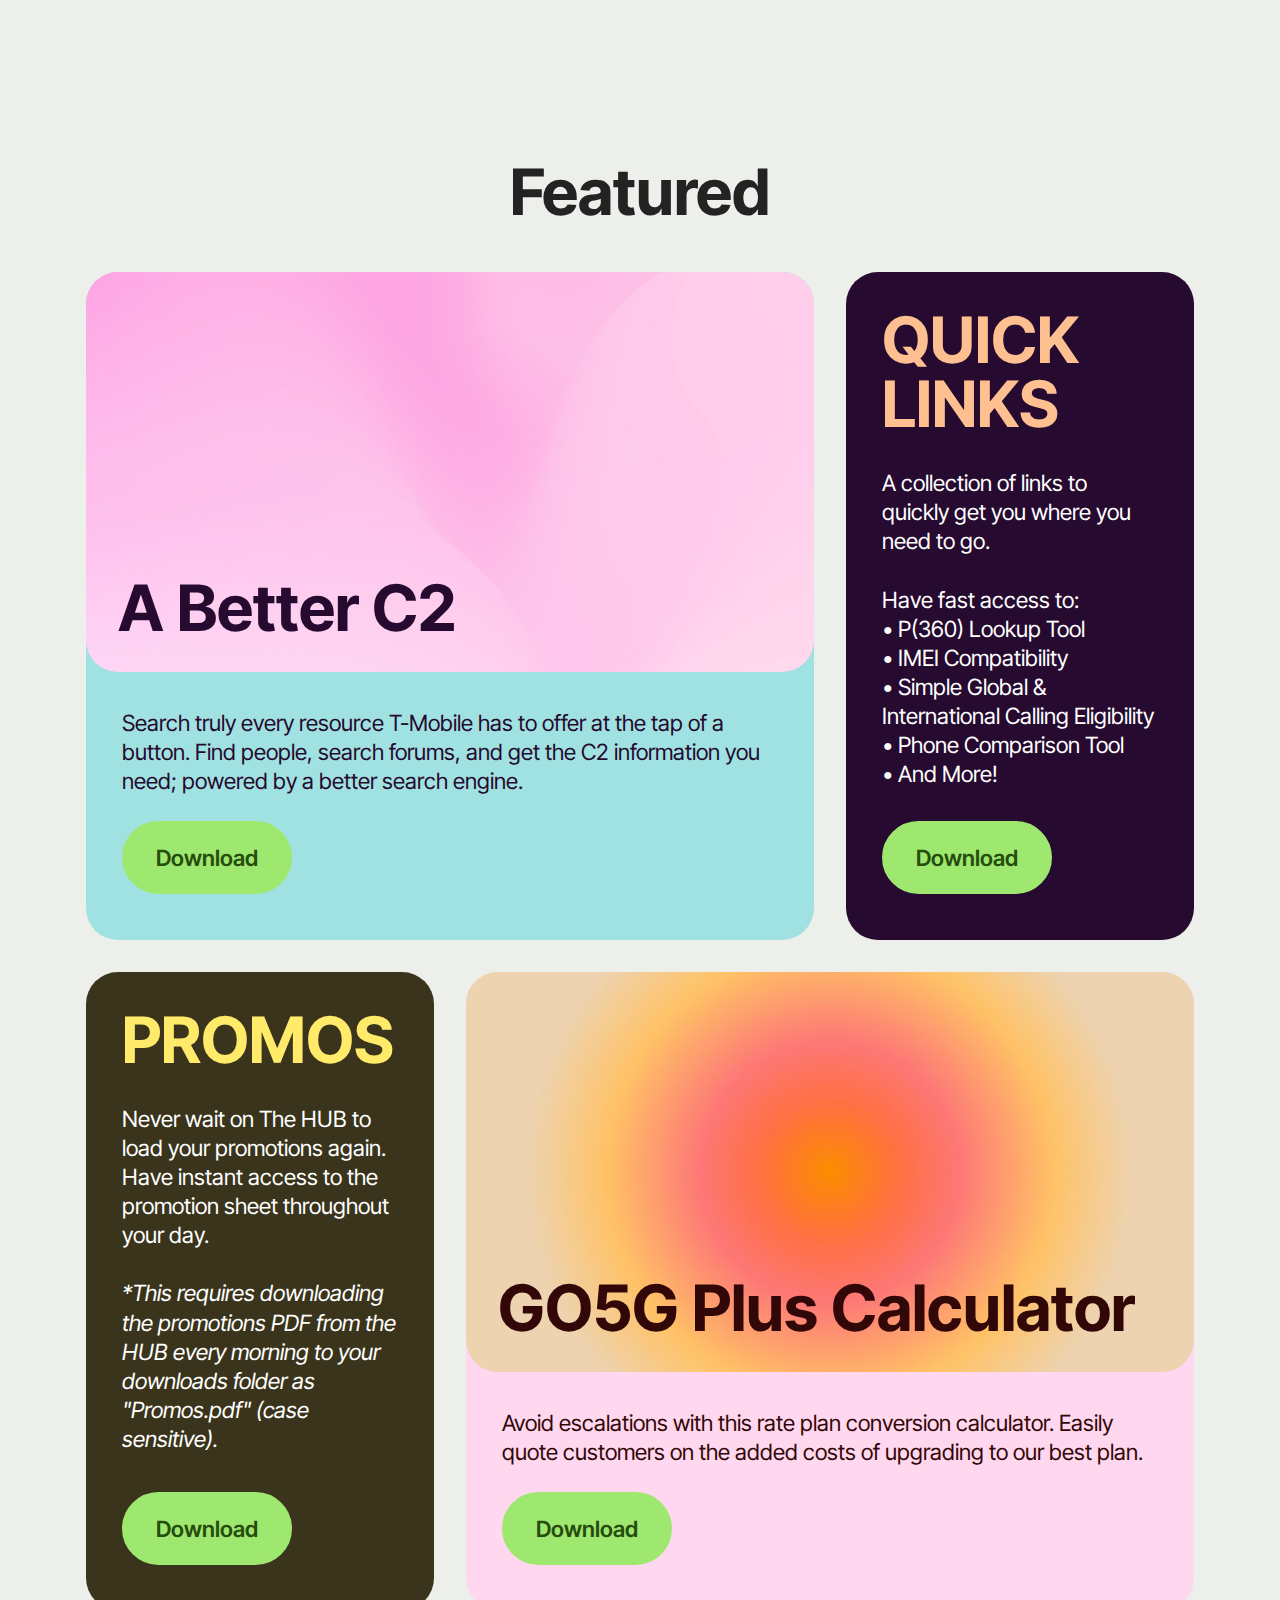
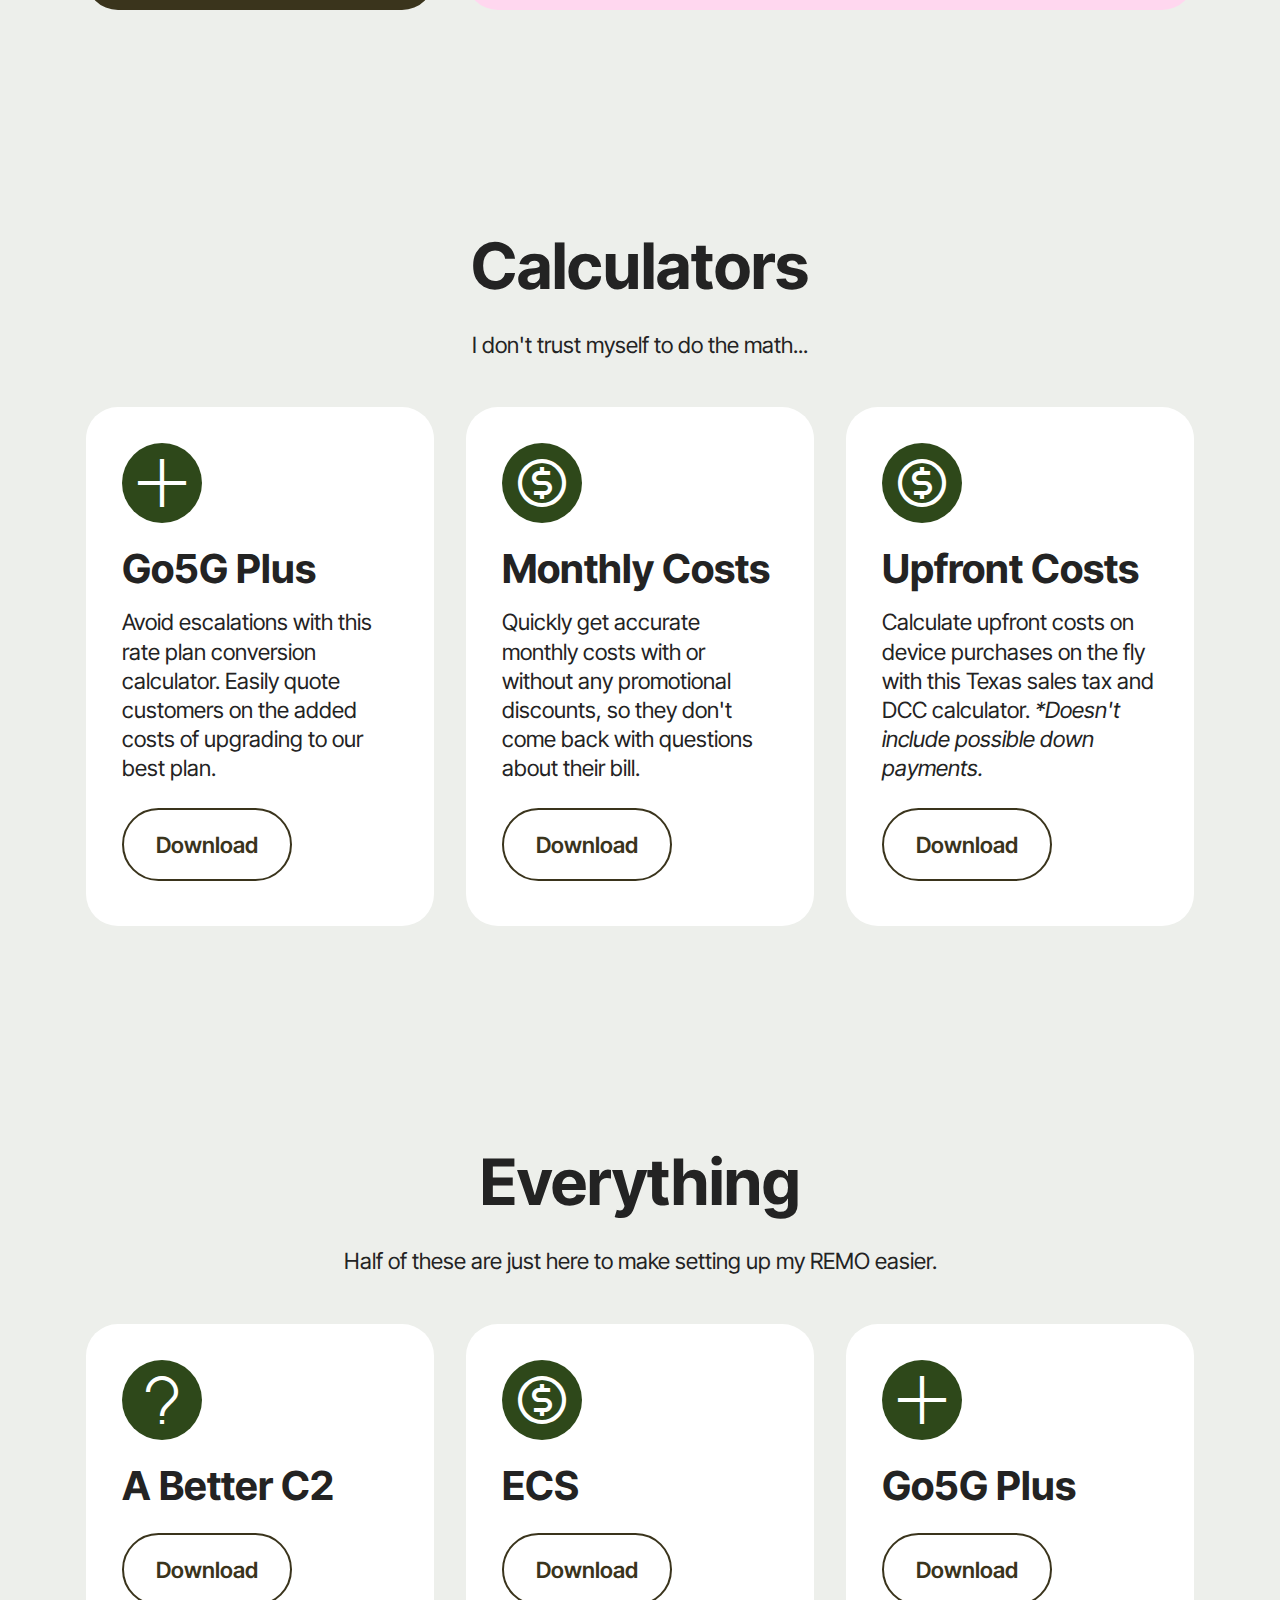
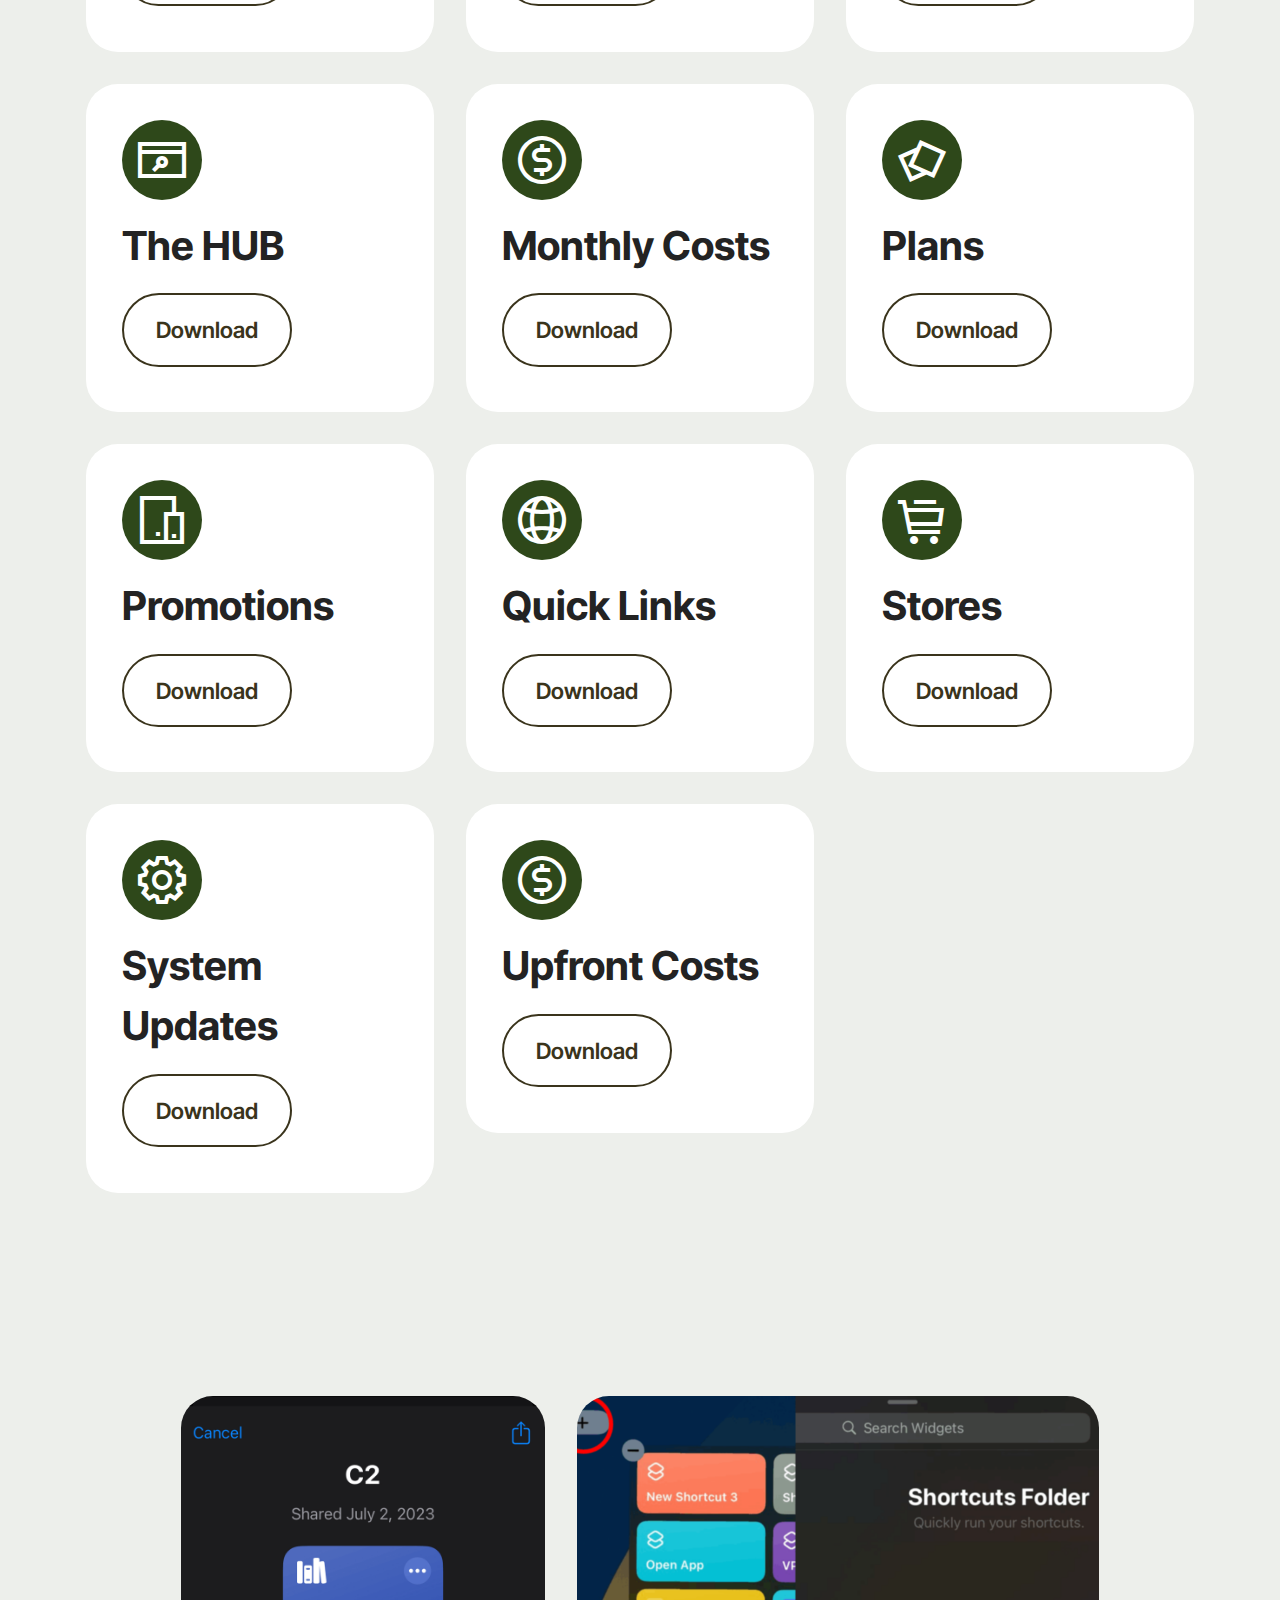
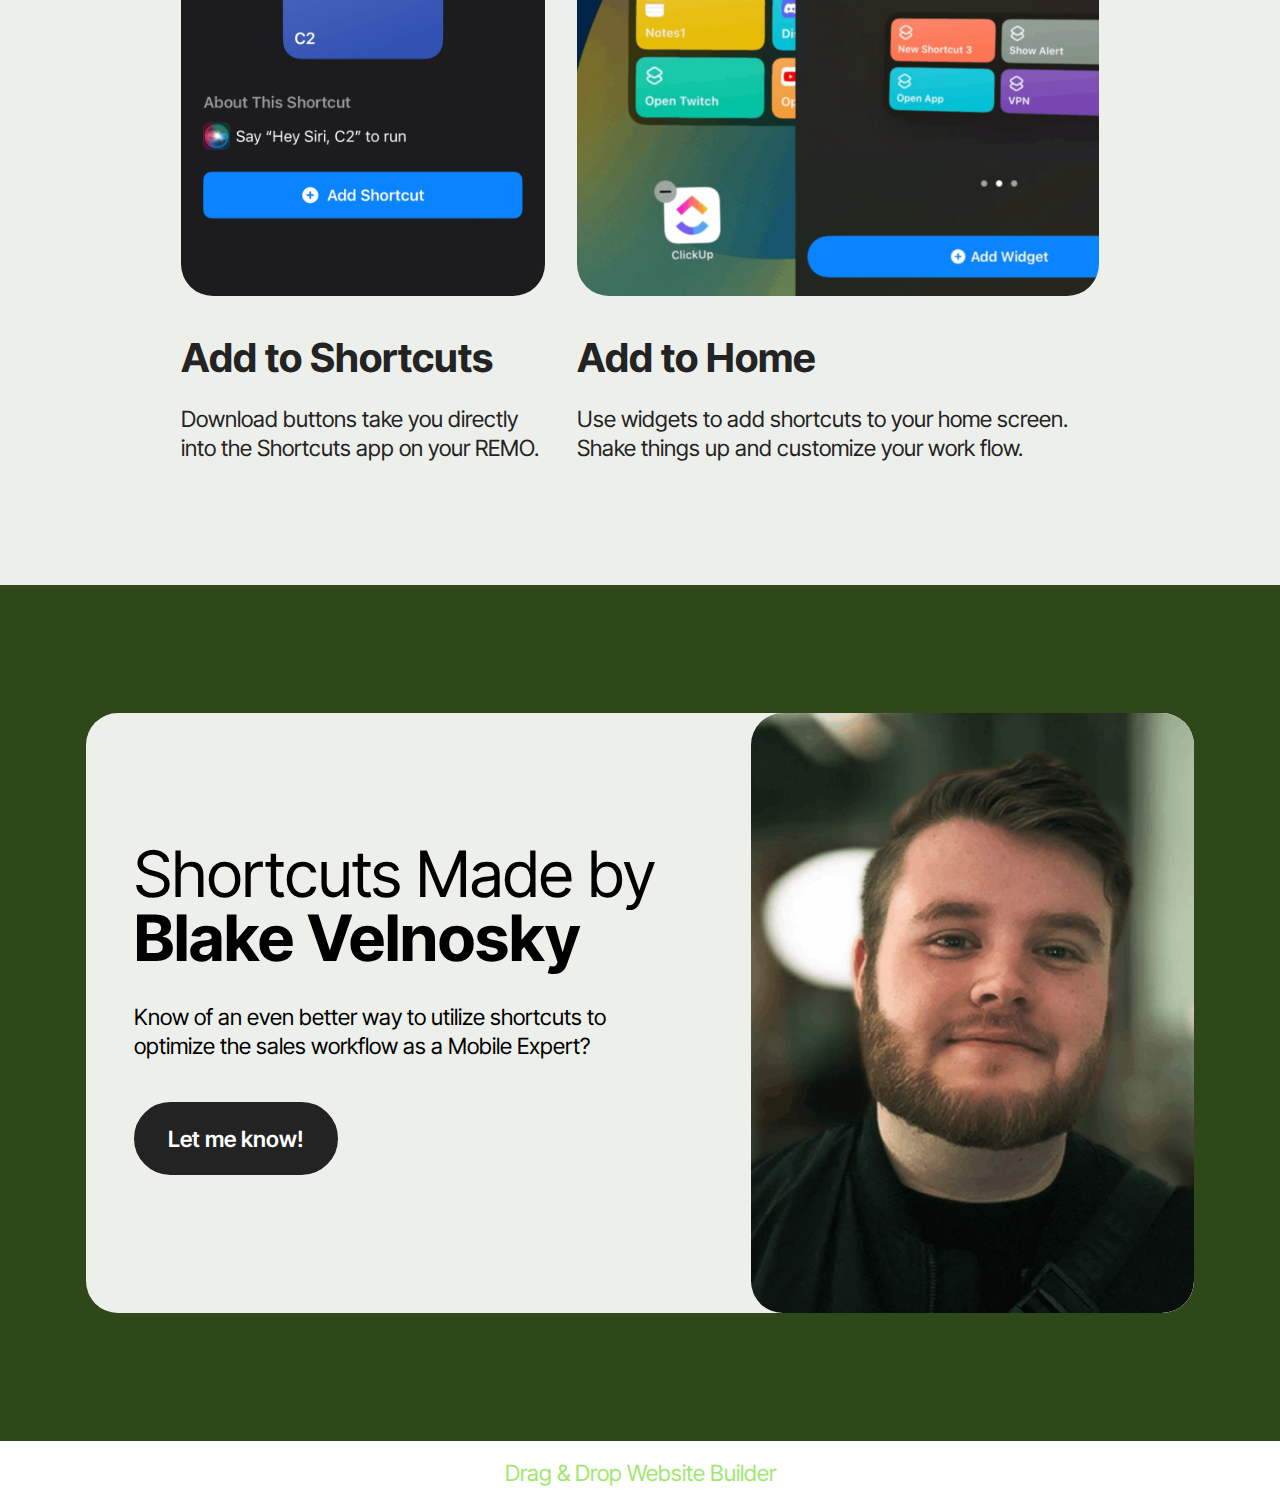
==== page1.html @ 1d299ad7 "Add files via upload" ====
<!DOCTYPE html>
<html  >
<head>
  <!-- Site made with Mobirise Website Builder v5.9.6, https://mobirise.com -->
  <meta charset="UTF-8">
  <meta http-equiv="X-UA-Compatible" content="IE=edge">
  <meta name="generator" content="Mobirise v5.9.6, mobirise.com">
  <meta name="viewport" content="width=device-width, initial-scale=1, minimum-scale=1">
  <link rel="shortcut icon" href="assets/images/t-digit-logo-ltd-use-rgb-k-2022-03-14-128x140.png" type="image/x-icon">
  <meta name="description" content="">
  
  
  <title>QuickLinks Structure PDF</title>
  <link rel="stylesheet" href="assets/web/assets/mobirise-icons2/mobirise2.css">
  <link rel="stylesheet" href="assets/bootstrap/css/bootstrap.min.css">
  <link rel="stylesheet" href="assets/bootstrap/css/bootstrap-grid.min.css">
  <link rel="stylesheet" href="assets/bootstrap/css/bootstrap-reboot.min.css">
  <link rel="stylesheet" href="assets/theme/css/style.css">
  <link rel="preload" href="https://fonts.googleapis.com/css?family=Inter+Tight:100,200,300,400,500,600,700,800,900,100i,200i,300i,400i,500i,600i,700i,800i,900i&display=swap" as="style" onload="this.onload=null;this.rel='stylesheet'">
  <noscript><link rel="stylesheet" href="https://fonts.googleapis.com/css?family=Inter+Tight:100,200,300,400,500,600,700,800,900,100i,200i,300i,400i,500i,600i,700i,800i,900i&display=swap"></noscript>
  <link rel="preload" as="style" href="assets/mobirise/css/mbr-additional.css"><link rel="stylesheet" href="assets/mobirise/css/mbr-additional.css" type="text/css">

  
  
  
</head>
<body>
  
  <section data-bs-version="5.1" class="features9 cid-tTnVVhZasl" id="features09-m">
	

	
	
	<div class="container">
		<div class="row justify-content-center">
			<div class="col-12 mb-5 content-head">
				<h3 class="mbr-section-title mbr-fonts-style align-center mb-0 display-2">
					<strong>Featured</strong></h3>
				
			</div>
			<div class="col-sm-6 col-md-12 col-lg-8 card">
				<div class="card-wrap card1">
					<div class="image-wrap">
						<img src="assets/images/features9.jpg" alt="Mobirise Website Builder">
						<div class="title-row display-7">
							<h5 class="card-title1 mbr-fonts-style align-left m-0 display-2">
								<strong>A Better C2</strong></h5>
						</div>
					</div>
					<div class="content-wrap">
						
						<p class="card-text1 mbr-fonts-style align-left display-7">
							Search truly every resource T-Mobile has to offer at the tap of a button. Find people, search forums, and get the C2 information you need; powered by a better search engine.
						</p>
						<div class="mbr-section-btn btn-section align-left"><a class="btn article-btn btn-primary display-7" href="https://www.icloud.com/shortcuts/bf68ee62187d4f9799e0dfda565bf318" target="_blank">Download</a></div>
					</div>
				</div>
			</div>

			<div class="col-sm-6 col-md-12 col-lg-4 card">
				<div class="card-wrap card2">
					<div class="content-wrap">
						<h5 class="card-title2 mbr-fonts-style align-left pb-4 display-2"><strong>QUICK LINKS</strong></h5>
						
						<p class="card-text2 mbr-fonts-style align-left display-7">
							A collection of links to quickly get you where you need to go.&nbsp;<br><br>Have fast access to:<br>• P(360) Lookup Tool<br>• IMEI Compatibility<br>• Simple Global &amp; International Calling Eligibility<br>• Phone Comparison Tool<br>• And More!<br></p>
						<div class="mbr-section-btn btn-section align-left"><a class="btn article-btn btn-primary display-7" href="https://www.icloud.com/shortcuts/69da09a60b9345a3a2e8cb8c813002b9" target="_blank">Download<strong></strong></a></div>
					</div>
				</div>
			</div>
			<div class="col-sm-6 col-md-12 col-lg-4 card">
				<div class="card-wrap card3">
					<div class="content-wrap">
						<h5 class="card-title3 mbr-fonts-style align-left pb-4 display-2"><strong>PROMOS</strong></h5>
						
						<p class="card-text3 mbr-fonts-style align-left display-7">
							Never wait on The HUB to load your promotions again. Have instant access to the promotion sheet throughout your day.<br><br><em>*This requires downloading the promotions PDF from the HUB every morning to your downloads folder as "Promos.pdf" (case sensitive).</em></p>
						<div class="mbr-section-btn btn-section align-left"><a class="btn article-btn btn-primary display-7" href="https://www.icloud.com/shortcuts/79a0361ab9604c8fa92815c3628e854b" target="_blank">Download<strong></strong></a></div>
					</div>
				</div>
			</div>

			<div class="col-sm-6 col-md-12 col-lg-8 card">
				<div class="card-wrap card4">
					<div class="image-wrap">
						<img src="assets/images/features11.jpg" alt="Mobirise Website Builder">
						<div class="title-row display-7">
							<h5 class="card-title4 mbr-fonts-style align-left m-0 display-2">
								<strong>GO5G Plus Calculator</strong></h5>
						</div>
					</div>
					<div class="content-wrap">
						
						<p class="card-text4 mbr-fonts-style align-left display-7">Avoid escalations with this rate plan conversion calculator. Easily quote customers on the added costs of upgrading to our best plan.</p>
						<div class="mbr-section-btn btn-section align-left"><a class="btn article-btn btn-primary display-7" href="https://www.icloud.com/shortcuts/233bc63ccc2b46df81a536a52a25a2e8" target="_blank">Download<strong></strong></a></div>
					</div>
				</div>
			</div>
		</div>
	</div>
</section>

<section data-bs-version="5.1" class="features5 cid-tTnVVik9aY" id="features05-n">
  

  
  
  <div class="container">
    <div class="row mb-5 justify-content-center">
      <div class="col-12 content-head">
        <h3 class="mbr-section-title mbr-fonts-style align-center mb-0 display-2">
          <strong>Calculators</strong></h3>
        <h5 class="mbr-section-subtitle mbr-fonts-style align-center mb-0 mt-4 display-7">
          I don't trust myself to do the math...</h5>
      </div>
    </div>
    <div class="row">
      <div class="item features-without-image col-12 col-md-6 col-lg-4 item-mb">
        <div class="item-wrapper">
          <div class="card-box align-left">
            <div class="iconfont-wrapper">
              <span class="mbr-iconfont mobi-mbri-plus mobi-mbri" style="color: rgb(255, 255, 255); fill: rgb(255, 255, 255);"></span>
            </div>
            <h5 class="card-title mbr-fonts-style display-5">
              <strong>Go5G Plus</strong></h5>
            <p class="card-text mbr-fonts-style display-7">
              Avoid escalations with this rate plan conversion calculator. Easily quote customers on the added costs of upgrading to our best plan.
            </p>

            <div class="mbr-section-btn item-footer"><a href="https://www.icloud.com/shortcuts/233bc63ccc2b46df81a536a52a25a2e8" class="btn item-btn btn-success-outline display-7" target="_blank">Download</a></div>
          </div>
        </div>
      </div>
      <div class="item features-without-image col-12 col-md-6 col-lg-4 item-mb">
        <div class="item-wrapper">
          <div class="card-box align-left">
            <div class="iconfont-wrapper">
              <span class="mbr-iconfont mobi-mbri-cash mobi-mbri"></span>
            </div>
            <h5 class="card-title mbr-fonts-style display-5"><strong>Monthly Costs</strong></h5>
            <p class="card-text mbr-fonts-style display-7">Quickly get accurate monthly costs with or without any promotional discounts, so they don't come back with questions about their bill.</p>

            <div class="mbr-section-btn item-footer"><a href="https://www.icloud.com/shortcuts/bfc5b34591df471d9f44f6fd38f2dfb1" class="btn item-btn btn-success-outline display-7" target="_blank">Download</a></div>
          </div>
        </div>
      </div>
      <div class="item features-without-image col-12 col-md-6 col-lg-4 item-mb">
        <div class="item-wrapper">
          <div class="card-box align-left">
            <div class="iconfont-wrapper">
              <span class="mbr-iconfont mobi-mbri-cash mobi-mbri"></span>
            </div>
            <h5 class="card-title mbr-fonts-style display-5">
              <strong>Upfront Costs</strong></h5>
            <p class="card-text mbr-fonts-style display-7">Calculate upfront costs on device purchases on the fly with this Texas sales tax and DCC calculator. <em>*Doesn't include possible down payments.</em></p>

            <div class="mbr-section-btn item-footer"><a href="https://www.icloud.com/shortcuts/5c8c49d0be4546adacac9eecf6b26731" class="btn item-btn btn-success-outline display-7" target="_blank">Download</a></div>
          </div>
        </div>
      </div>
    </div>
  </div>
</section>

<section data-bs-version="5.1" class="features22 cid-tTnVViCvnP" id="features022-o">
  

  
  
  <div class="container">
    <div class="row mb-5 justify-content-center">
      <div class="col-12 content-head">
        <h3 class="mbr-section-title mbr-fonts-style align-center mb-0 display-2"><strong>Everything</strong></h3>
        <h5 class="mbr-section-subtitle mbr-fonts-style align-center mb-0 mt-4 display-7">
          Half of these are just here to make setting up my REMO easier.</h5>
      </div>
    </div>
    <div class="row mbr-masonry" data-masonry="{&quot;percentPosition&quot;: true }">
      
      <div class="item features-without-image col-12 col-md-6 col-lg-4 item-mb active">
        <div class="item-wrapper">
          <div class="card-box align-left">
            <div class="iconfont-wrapper">
              <span class="mbr-iconfont mobi-mbri-question mobi-mbri"></span>
            </div>
            <h5 class="card-title mbr-fonts-style display-5">
              <strong>A Better C2</strong></h5>
            

            <div class="mbr-section-btn item-footer"><a href="https://www.icloud.com/shortcuts/bf68ee62187d4f9799e0dfda565bf318" class="btn item-btn btn-success-outline display-7" target="_blank">Download</a></div>
          </div>
        </div>
      </div><div class="item features-without-image col-12 col-md-6 col-lg-4 item-mb">
        <div class="item-wrapper">
          <div class="card-box align-left">
            <div class="iconfont-wrapper">
              <span class="mbr-iconfont mobi-mbri-cash mobi-mbri"></span>
            </div>
            <h5 class="card-title mbr-fonts-style display-5">
              <strong>ECS</strong></h5>
            

            <div class="mbr-section-btn item-footer"><a href="https://www.icloud.com/shortcuts/70052b45743b41e08db02aa8b3e7a8a2" class="btn item-btn btn-success-outline display-7" target="_blank">Download</a></div>
          </div>
        </div>
      </div><div class="item features-without-image col-12 col-md-6 col-lg-4 item-mb">
        <div class="item-wrapper">
          <div class="card-box align-left">
            <div class="iconfont-wrapper">
              <span class="mbr-iconfont mobi-mbri-plus mobi-mbri"></span>
            </div>
            <h5 class="card-title mbr-fonts-style display-5"><strong>Go5G Plus</strong></h5>
            

            <div class="mbr-section-btn item-footer"><a href="https://www.icloud.com/shortcuts/233bc63ccc2b46df81a536a52a25a2e8" class="btn item-btn btn-success-outline display-7" target="_blank">Download</a></div>
          </div>
        </div>
      </div><div class="item features-without-image col-12 col-md-6 col-lg-4 item-mb">
        <div class="item-wrapper">
          <div class="card-box align-left">
            <div class="iconfont-wrapper">
              <span class="mbr-iconfont mobi-mbri-browse mobi-mbri"></span>
            </div>
            <h5 class="card-title mbr-fonts-style display-5">
              <strong>The HUB</strong></h5>
            

            <div class="mbr-section-btn item-footer"><a href="https://www.icloud.com/shortcuts/64db4e3992c0488e869e064cffdcea7c" class="btn item-btn btn-success-outline display-7" target="_blank">Download</a></div>
          </div>
        </div>
      </div><div class="item features-without-image col-12 col-md-6 col-lg-4 item-mb">
        <div class="item-wrapper">
          <div class="card-box align-left">
            <div class="iconfont-wrapper">
              <span class="mbr-iconfont mobi-mbri-cash mobi-mbri"></span>
            </div>
            <h5 class="card-title mbr-fonts-style display-5">
              <strong>Monthly Costs</strong></h5>
            

            <div class="mbr-section-btn item-footer"><a href="https://www.icloud.com/shortcuts/bfc5b34591df471d9f44f6fd38f2dfb1" class="btn item-btn btn-success-outline display-7" target="_blank">Download</a></div>
          </div>
        </div>
      </div><div class="item features-without-image col-12 col-md-6 col-lg-4 item-mb">
        <div class="item-wrapper">
          <div class="card-box align-left">
            <div class="iconfont-wrapper">
              <span class="mbr-iconfont mobi-mbri-image-gallery mobi-mbri"></span>
            </div>
            <h5 class="card-title mbr-fonts-style display-5">
              <strong>Plans</strong></h5>
            

            <div class="mbr-section-btn item-footer"><a href="https://www.icloud.com/shortcuts/161753b9875348a4adf6c31180963d8f" class="btn item-btn btn-success-outline display-7" target="_blank">Download</a></div>
          </div>
        </div>
      </div><div class="item features-without-image col-12 col-md-6 col-lg-4 item-mb">
        <div class="item-wrapper">
          <div class="card-box align-left">
            <div class="iconfont-wrapper">
              <span class="mbr-iconfont mobi-mbri-devices mobi-mbri"></span>
            </div>
            <h5 class="card-title mbr-fonts-style display-5"><strong>Promotions</strong></h5>
            

            <div class="mbr-section-btn item-footer"><a href="https://www.icloud.com/shortcuts/a11b45fdab49458fa2fde4ca628b099b" class="btn item-btn btn-success-outline display-7" target="_blank">Download</a></div>
          </div>
        </div>
      </div><div class="item features-without-image col-12 col-md-6 col-lg-4 item-mb">
        <div class="item-wrapper">
          <div class="card-box align-left">
            <div class="iconfont-wrapper">
              <span class="mbr-iconfont mobi-mbri-globe-2 mobi-mbri"></span>
            </div>
            <h5 class="card-title mbr-fonts-style display-5">
              <strong>Quick Links</strong></h5>
            

            <div class="mbr-section-btn item-footer"><a href="https://www.icloud.com/shortcuts/69da09a60b9345a3a2e8cb8c813002b9" class="btn item-btn btn-success-outline display-7" target="_blank">Download</a></div>
          </div>
        </div>
      </div>
      
      <div class="item features-without-image col-12 col-md-6 col-lg-4 item-mb">
        <div class="item-wrapper">
          <div class="card-box align-left">
            <div class="iconfont-wrapper">
              <span class="mbr-iconfont mobi-mbri-cart-full mobi-mbri"></span>
            </div>
            <h5 class="card-title mbr-fonts-style display-5">
              <strong>Stores</strong></h5>
            

            <div class="mbr-section-btn item-footer"><a href="https://www.icloud.com/shortcuts/d4622373f27747d5a6b5964b8cf033a7" class="btn item-btn btn-success-outline display-7" target="_blank">Download</a></div>
          </div>
        </div>
      </div><div class="item features-without-image col-12 col-md-6 col-lg-4 item-mb">
        <div class="item-wrapper">
          <div class="card-box align-left">
            <div class="iconfont-wrapper">
              <span class="mbr-iconfont mobi-mbri-setting mobi-mbri"></span>
            </div>
            <h5 class="card-title mbr-fonts-style display-5">
              <strong>System Updates</strong></h5>
            

            <div class="mbr-section-btn item-footer"><a href="https://www.icloud.com/shortcuts/c830492704bf419faeaedb1438cafeb2" class="btn item-btn btn-success-outline display-7" target="_blank">Download</a></div>
          </div>
        </div>
      </div><div class="item features-without-image col-12 col-md-6 col-lg-4 item-mb">
        <div class="item-wrapper">
          <div class="card-box align-left">
            <div class="iconfont-wrapper">
              <span class="mbr-iconfont mobi-mbri-cash mobi-mbri"></span>
            </div>
            <h5 class="card-title mbr-fonts-style display-5">
              <strong>Upfront Costs</strong></h5>
            

            <div class="mbr-section-btn item-footer"><a href="https://www.icloud.com/shortcuts/5c8c49d0be4546adacac9eecf6b26731" class="btn item-btn btn-success-outline display-7" target="_blank">Download</a></div>
          </div>
        </div>
      </div>
      
      
    </div>
  </div>
</section>

<section data-bs-version="5.1" class="image2 cid-tTnVVjjHck" id="image02-p">
  
  
  
  <div class="container">
    <div class="row">
      <div class="col-12 col-md-10">
        <div class="row">
          <div class="col-12 col-lg-5">
            <div class="img-item">
              <img class="w-100 mb-4" src="assets/images/untitled-3-852x1278.png" alt="Mobirise Website Builder">
              <h5 class="mbr-fonts-style mb-3 display-5"><strong>Add to Shortcuts</strong></h5>
              <p class="mbr-text mbr-fonts-style mb-sm-5 display-7">Download buttons take you directly into the Shortcuts app on your REMO.</p>
            </div>
          </div>
          <div class="col-12 col-lg">
            <div class="img-item">
              <img class="w-100 mb-4" src="assets/images/untitled-8-1219x813.png" alt="Mobirise Website Builder">
              <h5 class="mbr-fonts-style mb-3 display-5">
                <strong>Add to Home</strong></h5>
              <p class="mbr-text mbr-fonts-style mb-0 display-7">Use widgets to add shortcuts to your home screen. Shake things up and customize your work flow.</p>
            </div>
          </div>
        </div>
      </div>
    </div>
  </div>
</section>

<section data-bs-version="5.1" class="article05 cid-tTnVVjwZQV" id="article05-q">
  

  
  

  <div class="container">
    <div class="row justify-content-center align-items-center">
      <div class="col-12">
        <div class="card-wrapper">
          <div class="row">
            <div class="col-12 col-md-12 col-lg-5 image-wrapper">
              <img class="w-100" src="assets/images/t-pfp-500x500.png" alt="Photo of Blake Velnosky">
            </div>
            <div class="col-12 col-lg col-md-12">
              <div class="text-wrapper align-left">
                <h1 class="mbr-section-title mbr-fonts-style mb-4 display-2">Shortcuts Made by<br><strong>Blake Velnosky</strong></h1>
                <p class="mbr-text mbr-fonts-style mb-4 display-7">Know of an even better way to utilize shortcuts to optimize the sales workflow as a Mobile Expert?</p>
                <div class="mbr-section-btn mt-3"><a class="btn btn-lg btn-black display-7" href="mailto:blake.velnosky2@t-mobile.com">Let me know!</a></div>
              </div>
            </div>
          </div>
        </div>
      </div>
    </div>
  </div>
</section><section class="display-7" style="padding: 0;align-items: center;justify-content: center;flex-wrap: wrap;    align-content: center;display: flex;position: relative;height: 4rem;"><a href="https://mobiri.se/324051" style="flex: 1 1;height: 4rem;position: absolute;width: 100%;z-index: 1;"><img alt="" style="height: 4rem;" src="[data-uri]"></a><p style="margin: 0;text-align: center;" class="display-7">&#8204;</p><a style="z-index:1" href="https://mobirise.com/drag-drop-website-builder.html">Drag & Drop Website Builder</a></section><script src="assets/bootstrap/js/bootstrap.bundle.min.js"></script>  <script src="assets/smoothscroll/smooth-scroll.js"></script>  <script src="assets/ytplayer/index.js"></script>  <script src="assets/masonry/masonry.pkgd.min.js"></script>  <script src="assets/imagesloaded/imagesloaded.pkgd.min.js"></script>  <script src="assets/theme/js/script.js"></script>  
  
  
</body>
</html>
---- assets/web/assets/mobirise-icons2/mobirise2.css ----
@font-face {
  font-family: 'Moririse2';
  font-display: swap;
  src:  url('mobirise2.eot?f2bix4');
  src:  url('mobirise2.eot?f2bix4#iefix') format('embedded-opentype'),
    url('mobirise2.ttf?f2bix4') format('truetype'),
    url('mobirise2.woff?f2bix4') format('woff'),
    url('mobirise2.svg?f2bix4#mobirise2') format('svg');
  font-weight: normal;
  font-style: normal;
}

[class^="mobi-"], [class*=" mobi-"] {
  /* use !important to prevent issues with browser extensions that change fonts */
  font-family: 'Moririse2' !important;
  speak: none;
  font-style: normal;
  font-weight: normal;
  font-variant: normal;
  text-transform: none;
  line-height: 1;

  /* Better Font Rendering =========== */
  -webkit-font-smoothing: antialiased;
  -moz-osx-font-smoothing: grayscale;
}

.mobi-mbri-add-submenu:before {
  content: "\e900";
}
.mobi-mbri-alert:before {
  content: "\e901";
}
.mobi-mbri-align-center:before {
  content: "\e902";
}
.mobi-mbri-align-justify:before {
  content: "\e903";
}
.mobi-mbri-align-left:before {
  content: "\e904";
}
.mobi-mbri-align-right:before {
  content: "\e905";
}
.mobi-mbri-android:before {
  content: "\e906";
}
.mobi-mbri-apple:before {
  content: "\e907";
}
.mobi-mbri-arrow-down:before {
  content: "\e908";
}
.mobi-mbri-arrow-next:before {
  content: "\e909";
}
.mobi-mbri-arrow-prev:before {
  content: "\e90a";
}
.mobi-mbri-arrow-up:before {
  content: "\e90b";
}
.mobi-mbri-bold:before {
  content: "\e90c";
}
.mobi-mbri-bookmark:before {
  content: "\e90d";
}
.mobi-mbri-bootstrap:before {
  content: "\e90e";
}
.mobi-mbri-briefcase:before {
  content: "\e90f";
}
.mobi-mbri-browse:before {
  content: "\e910";
}
.mobi-mbri-bulleted-list:before {
  content: "\e911";
}
.mobi-mbri-calendar:before {
  content: "\e912";
}
.mobi-mbri-camera:before {
  content: "\e913";
}
.mobi-mbri-cart-add:before {
  content: "\e914";
}
.mobi-mbri-cart-full:before {
  content: "\e915";
}
.mobi-mbri-cash:before {
  content: "\e916";
}
.mobi-mbri-change-style:before {
  content: "\e917";
}
.mobi-mbri-chat:before {
  content: "\e918";
}
.mobi-mbri-clock:before {
  content: "\e919";
}
.mobi-mbri-close:before {
  content: "\e91a";
}
.mobi-mbri-cloud:before {
  content: "\e91b";
}
.mobi-mbri-code:before {
  content: "\e91c";
}
.mobi-mbri-contact-form:before {
  content: "\e91d";
}
.mobi-mbri-credit-card:before {
  content: "\e91e";
}
.mobi-mbri-cursor-click:before {
  content: "\e91f";
}
.mobi-mbri-cust-feedback:before {
  content: "\e920";
}
.mobi-mbri-database:before {
  content: "\e921";
}
.mobi-mbri-delivery:before {
  content: "\e922";
}
.mobi-mbri-desktop:before {
  content: "\e923";
}
.mobi-mbri-devices:before {
  content: "\e924";
}
.mobi-mbri-down:before {
  content: "\e925";
}
.mobi-mbri-download-2:before {
  content: "\e926";
}
.mobi-mbri-download:before {
  content: "\e927";
}
.mobi-mbri-drag-n-drop-2:before {
  content: "\e928";
}
.mobi-mbri-drag-n-drop:before {
  content: "\e929";
}
.mobi-mbri-edit-2:before {
  content: "\e92a";
}
.mobi-mbri-edit:before {
  content: "\e92b";
}
.mobi-mbri-error:before {
  content: "\e92c";
}
.mobi-mbri-extension:before {
  content: "\e92d";
}
.mobi-mbri-features:before {
  content: "\e92e";
}
.mobi-mbri-file:before {
  content: "\e92f";
}
.mobi-mbri-flag:before {
  content: "\e930";
}
.mobi-mbri-folder:before {
  content: "\e931";
}
.mobi-mbri-gift:before {
  content: "\e932";
}
.mobi-mbri-github:before {
  content: "\e933";
}
.mobi-mbri-globe-2:before {
  content: "\e934";
}
.mobi-mbri-globe:before {
  content: "\e935";
}
.mobi-mbri-growing-chart:before {
  content: "\e936";
}
.mobi-mbri-hearth:before {
  content: "\e937";
}
.mobi-mbri-help:before {
  content: "\e938";
}
.mobi-mbri-home:before {
  content: "\e939";
}
.mobi-mbri-hot-cup:before {
  content: "\e93a";
}
.mobi-mbri-idea:before {
  content: "\e93b";
}
.mobi-mbri-image-gallery:before {
  content: "\e93c";
}
.mobi-mbri-image-slider:before {
  content: "\e93d";
}
.mobi-mbri-info:before {
  content: "\e93e";
}
.mobi-mbri-italic:before {
  content: "\e93f";
}
.mobi-mbri-key:before {
  content: "\e940";
}
.mobi-mbri-laptop:before {
  content: "\e941";
}
.mobi-mbri-layers:before {
  content: "\e942";
}
.mobi-mbri-left-right:before {
  content: "\e943";
}
.mobi-mbri-left:before {
  content: "\e944";
}
.mobi-mbri-letter:before {
  content: "\e945";
}
.mobi-mbri-like:before {
  content: "\e946";
}
.mobi-mbri-link:before {
  content: "\e947";
}
.mobi-mbri-lock:before {
  content: "\e948";
}
.mobi-mbri-login:before {
  content: "\e949";
}
.mobi-mbri-logout:before {
  content: "\e94a";
}
.mobi-mbri-magic-stick:before {
  content: "\e94b";
}
.mobi-mbri-map-pin:before {
  content: "\e94c";
}
.mobi-mbri-menu:before {
  content: "\e94d";
}
.mobi-mbri-mobile-2:before {
  content: "\e94e";
}
.mobi-mbri-mobile-horizontal:before {
  content: "\e94f";
}
.mobi-mbri-mobile:before {
  content: "\e950";
}
.mobi-mbri-mobirise:before {
  content: "\e951";
}
.mobi-mbri-more-horizontal:before {
  content: "\e952";
}
.mobi-mbri-more-vertical:before {
  content: "\e953";
}
.mobi-mbri-music:before {
  content: "\e954";
}
.mobi-mbri-new-file:before {
  content: "\e955";
}
.mobi-mbri-numbered-list:before {
  content: "\e956";
}
.mobi-mbri-opened-folder:before {
  content: "\e957";
}
.mobi-mbri-pages:before {
  content: "\e958";
}
.mobi-mbri-paper-plane:before {
  content: "\e959";
}
.mobi-mbri-paperclip:before {
  content: "\e95a";
}
.mobi-mbri-phone:before {
  content: "\e95b";
}
.mobi-mbri-photo:before {
  content: "\e95c";
}
.mobi-mbri-photos:before {
  content: "\e95d";
}
.mobi-mbri-pin:before {
  content: "\e95e";
}
.mobi-mbri-play:before {
  content: "\e95f";
}
.mobi-mbri-plus:before {
  content: "\e960";
}
.mobi-mbri-preview:before {
  content: "\e961";
}
.mobi-mbri-print:before {
  content: "\e962";
}
.mobi-mbri-protect:before {
  content: "\e963";
}
.mobi-mbri-question:before {
  content: "\e964";
}
.mobi-mbri-quote-left:before {
  content: "\e965";
}
.mobi-mbri-quote-right:before {
  content: "\e966";
}
.mobi-mbri-redo:before {
  content: "\e967";
}
.mobi-mbri-refresh:before {
  content: "\e968";
}
.mobi-mbri-responsive-2:before {
  content: "\e969";
}
.mobi-mbri-responsive:before {
  content: "\e96a";
}
.mobi-mbri-right:before {
  content: "\e96b";
}
.mobi-mbri-rocket:before {
  content: "\e96c";
}
.mobi-mbri-sad-face:before {
  content: "\e96d";
}
.mobi-mbri-sale:before {
  content: "\e96e";
}
.mobi-mbri-save:before {
  content: "\e96f";
}
.mobi-mbri-search:before {
  content: "\e970";
}
.mobi-mbri-setting-2:before {
  content: "\e971";
}
.mobi-mbri-setting-3:before {
  content: "\e972";
}
.mobi-mbri-setting:before {
  content: "\e973";
}
.mobi-mbri-share:before {
  content: "\e974";
}
.mobi-mbri-shopping-bag:before {
  content: "\e975";
}
.mobi-mbri-shopping-basket:before {
  content: "\e976";
}
.mobi-mbri-shopping-cart:before {
  content: "\e977";
}
.mobi-mbri-sites:before {
  content: "\e978";
}
.mobi-mbri-smile-face:before {
  content: "\e979";
}
.mobi-mbri-speed:before {
  content: "\e97a";
}
.mobi-mbri-star:before {
  content: "\e97b";
}
.mobi-mbri-success:before {
  content: "\e97c";
}
.mobi-mbri-sun:before {
  content: "\e97d";
}
.mobi-mbri-sun2:before {
  content: "\e97e";
}
.mobi-mbri-tablet-vertical:before {
  content: "\e97f";
}
.mobi-mbri-tablet:before {
  content: "\e980";
}
.mobi-mbri-target:before {
  content: "\e981";
}
.mobi-mbri-timer:before {
  content: "\e982";
}
.mobi-mbri-to-ftp:before {
  content: "\e983";
}
.mobi-mbri-to-local-drive:before {
  content: "\e984";
}
.mobi-mbri-touch-swipe:before {
  content: "\e985";
}
.mobi-mbri-touch:before {
  content: "\e986";
}
.mobi-mbri-trash:before {
  content: "\e987";
}
.mobi-mbri-underline:before {
  content: "\e988";
}
.mobi-mbri-undo:before {
  content: "\e989";
}
.mobi-mbri-unlink:before {
  content: "\e98a";
}
.mobi-mbri-unlock:before {
  content: "\e98b";
}
.mobi-mbri-up-down:before {
  content: "\e98c";
}
.mobi-mbri-up:before {
  content: "\e98d";
}
.mobi-mbri-update:before {
  content: "\e98e";
}
.mobi-mbri-upload-2:before {
  content: "\e98f";
}
.mobi-mbri-upload:before {
  content: "\e990";
}
.mobi-mbri-user-2:before {
  content: "\e991";
}
.mobi-mbri-user:before {
  content: "\e992";
}
.mobi-mbri-users:before {
  content: "\e993";
}
.mobi-mbri-video-play:before {
  content: "\e994";
}
.mobi-mbri-video:before {
  content: "\e995";
}
.mobi-mbri-watch:before {
  content: "\e996";
}
.mobi-mbri-website-theme-2:before {
  content: "\e997";
}
.mobi-mbri-website-theme:before {
  content: "\e998";
}
.mobi-mbri-wifi:before {
  content: "\e999";
}
.mobi-mbri-windows:before {
  content: "\e99a";
}
.mobi-mbri-zoom-in:before {
  content: "\e99b";
}
.mobi-mbri-zoom-out:before {
  content: "\e99c";
}
---- assets/theme/css/style.css ----
@charset "UTF-8";
section {
  background-color: #ffffff;
}

body {
  font-style: normal;
  line-height: 1.5;
  font-weight: 400;
  color: #232323;
  position: relative;
}

button {
  background-color: transparent;
  border-color: transparent;
}

.embla__button,
.carousel-control {
  background-color: #edefea !important;
  opacity: 0.8 !important;
  color: #464845 !important;
  border-color: #edefea !important;
}

.carousel .close,
.modalWindow .close {
  background-color: #edefea !important;
  color: #464845 !important;
  border-color: #edefea !important;
  opacity: 0.8 !important;
}

.carousel .close:hover,
.modalWindow .close:hover {
  opacity: 1 !important;
}

.carousel-indicators li {
  background-color: #edefea !important;
  border: 2px solid #464845 !important;
}

.carousel-indicators li:hover,
.carousel-indicators li:active {
  opacity: 0.8 !important;
}

.embla__button:hover,
.carousel-control:hover {
  background-color: #edefea !important;
  opacity: 1 !important;
}

.modalWindow-video-container {
  height: 80%;
}

section,
.container,
.container-fluid {
  position: relative;
  word-wrap: break-word;
}

a.mbr-iconfont:hover {
  text-decoration: none;
}

.article .lead p,
.article .lead ul,
.article .lead ol,
.article .lead pre,
.article .lead blockquote {
  margin-bottom: 0;
}

a {
  font-style: normal;
  font-weight: 400;
  cursor: pointer;
}
a, a:hover {
  text-decoration: none;
}

.mbr-section-title {
  font-style: normal;
  line-height: 1.3;
}

.mbr-section-subtitle {
  line-height: 1.3;
}

.mbr-text {
  font-style: normal;
  line-height: 1.7;
}

h1,
h2,
h3,
h4,
h5,
h6,
.display-1,
.display-2,
.display-4,
.display-5,
.display-7,
span,
p,
a {
  line-height: 1;
  word-break: break-word;
  word-wrap: break-word;
  font-weight: 400;
}

b,
strong {
  font-weight: bold;
}

input:-webkit-autofill, input:-webkit-autofill:hover, input:-webkit-autofill:focus, input:-webkit-autofill:active {
  transition-delay: 9999s;
  -webkit-transition-property: background-color, color;
  transition-property: background-color, color;
}

textarea[type=hidden] {
  display: none;
}

section {
  background-position: 50% 50%;
  background-repeat: no-repeat;
  background-size: cover;
}
section .mbr-background-video,
section .mbr-background-video-preview {
  position: absolute;
  bottom: 0;
  left: 0;
  right: 0;
  top: 0;
}

.hidden {
  visibility: hidden;
}

.mbr-z-index20 {
  z-index: 20;
}

/*! Base colors */
.mbr-white {
  color: #ffffff;
}

.mbr-black {
  color: #111111;
}

.mbr-bg-white {
  background-color: #ffffff;
}

.mbr-bg-black {
  background-color: #000000;
}

/*! Text-aligns */
.align-left {
  text-align: left;
}

.align-center {
  text-align: center;
}

.align-right {
  text-align: right;
}

/*! Font-weight  */
.mbr-light {
  font-weight: 300;
}

.mbr-regular {
  font-weight: 400;
}

.mbr-semibold {
  font-weight: 500;
}

.mbr-bold {
  font-weight: 700;
}

/*! Media  */
.media-content {
  flex-basis: 100%;
}

.media-container-row {
  display: flex;
  flex-direction: row;
  flex-wrap: wrap;
  justify-content: center;
  align-content: center;
  align-items: start;
}
.media-container-row .media-size-item {
  width: 400px;
}

.media-container-column {
  display: flex;
  flex-direction: column;
  flex-wrap: wrap;
  justify-content: center;
  align-content: center;
  align-items: stretch;
}
.media-container-column > * {
  width: 100%;
}

@media (min-width: 992px) {
  .media-container-row {
    flex-wrap: nowrap;
  }
}
figure {
  margin-bottom: 0;
  overflow: hidden;
}

figure[mbr-media-size] {
  transition: width 0.1s;
}

img,
iframe {
  display: block;
  width: 100%;
}

.card {
  background-color: transparent;
  border: none;
}

.card-box {
  width: 100%;
}

.card-img {
  text-align: center;
  flex-shrink: 0;
  -webkit-flex-shrink: 0;
}

.media {
  max-width: 100%;
  margin: 0 auto;
}

.mbr-figure {
  align-self: center;
}

.media-container > div {
  max-width: 100%;
}

.mbr-figure img,
.card-img img {
  width: 100%;
}

@media (max-width: 991px) {
  .media-size-item {
    width: auto !important;
  }
  .media {
    width: auto;
  }
  .mbr-figure {
    width: 100% !important;
  }
}
/*! Buttons */
.mbr-section-btn {
  margin-left: -0.6rem;
  margin-right: -0.6rem;
  font-size: 0;
}

.btn {
  font-weight: 600;
  border-width: 1px;
  font-style: normal;
  margin: 0.6rem 0.6rem;
  white-space: normal;
  transition: all 0.2s ease-in-out;
  display: inline-flex;
  align-items: center;
  justify-content: center;
  word-break: break-word;
}

.btn-sm {
  font-weight: 600;
  letter-spacing: 0px;
  transition: all 0.3s ease-in-out;
}

.btn-md {
  font-weight: 600;
  letter-spacing: 0px;
  transition: all 0.3s ease-in-out;
}

.btn-lg {
  font-weight: 600;
  letter-spacing: 0px;
  transition: all 0.3s ease-in-out;
}

.btn-form {
  margin: 0;
}
.btn-form:hover {
  cursor: pointer;
}

nav .mbr-section-btn {
  margin-left: 0rem;
  margin-right: 0rem;
}

/*! Btn icon margin */
.btn .mbr-iconfont,
.btn.btn-sm .mbr-iconfont {
  order: 1;
  cursor: pointer;
  margin-left: 0.5rem;
  vertical-align: sub;
}

.btn.btn-md .mbr-iconfont,
.btn.btn-md .mbr-iconfont {
  margin-left: 0.8rem;
}

.mbr-regular {
  font-weight: 400;
}

.mbr-semibold {
  font-weight: 500;
}

.mbr-bold {
  font-weight: 700;
}

[type=submit] {
  -webkit-appearance: none;
}

/*! Full-screen */
.mbr-fullscreen .mbr-overlay {
  min-height: 100vh;
}

.mbr-fullscreen {
  display: flex;
  display: -moz-flex;
  display: -ms-flex;
  display: -o-flex;
  align-items: center;
  min-height: 100vh;
  padding-top: 3rem;
  padding-bottom: 3rem;
}

/*! Map */
.map {
  height: 25rem;
  position: relative;
}
.map iframe {
  width: 100%;
  height: 100%;
}

/*! Scroll to top arrow */
.mbr-arrow-up {
  bottom: 25px;
  right: 90px;
  position: fixed;
  text-align: right;
  z-index: 5000;
  color: #ffffff;
  font-size: 22px;
}

.mbr-arrow-up a {
  background: rgba(0, 0, 0, 0.2);
  border-radius: 50%;
  color: #fff;
  display: inline-block;
  height: 60px;
  width: 60px;
  border: 2px solid #fff;
  outline-style: none !important;
  position: relative;
  text-decoration: none;
  transition: all 0.3s ease-in-out;
  cursor: pointer;
  text-align: center;
}
.mbr-arrow-up a:hover {
  background-color: rgba(0, 0, 0, 0.4);
}
.mbr-arrow-up a i {
  line-height: 60px;
}

.mbr-arrow-up-icon {
  display: block;
  color: #fff;
}

.mbr-arrow-up-icon::before {
  content: "›";
  display: inline-block;
  font-family: serif;
  font-size: 22px;
  line-height: 1;
  font-style: normal;
  position: relative;
  top: 6px;
  left: -4px;
  transform: rotate(-90deg);
}

/*! Arrow Down */
.mbr-arrow {
  position: absolute;
  bottom: 45px;
  left: 50%;
  width: 60px;
  height: 60px;
  cursor: pointer;
  background-color: rgba(80, 80, 80, 0.5);
  border-radius: 50%;
  transform: translateX(-50%);
}
@media (max-width: 767px) {
  .mbr-arrow {
    display: none;
  }
}
.mbr-arrow > a {
  display: inline-block;
  text-decoration: none;
  outline-style: none;
  animation: arrowdown 1.7s ease-in-out infinite;
  color: #ffffff;
}
.mbr-arrow > a > i {
  position: absolute;
  top: -2px;
  left: 15px;
  font-size: 2rem;
}

#scrollToTop a i::before {
  content: "";
  position: absolute;
  display: block;
  border-bottom: 2.5px solid #fff;
  border-left: 2.5px solid #fff;
  width: 27.8%;
  height: 27.8%;
  left: 50%;
  top: 51%;
  transform: translateY(-30%) translateX(-50%) rotate(135deg);
}

@keyframes arrowdown {
  0% {
    transform: translateY(0px);
  }
  50% {
    transform: translateY(-5px);
  }
  100% {
    transform: translateY(0px);
  }
}
@media (max-width: 500px) {
  .mbr-arrow-up {
    left: 0;
    right: 0;
    text-align: center;
  }
}
/*Gradients animation*/
@keyframes gradient-animation {
  from {
    background-position: 0% 100%;
    animation-timing-function: ease-in-out;
  }
  to {
    background-position: 100% 0%;
    animation-timing-function: ease-in-out;
  }
}
.bg-gradient {
  background-size: 200% 200%;
  animation: gradient-animation 5s infinite alternate;
  -webkit-animation: gradient-animation 5s infinite alternate;
}

.menu .navbar-brand {
  display: -webkit-flex;
}
.menu .navbar-brand span {
  display: flex;
  display: -webkit-flex;
}
.menu .navbar-brand .navbar-caption-wrap {
  display: -webkit-flex;
}
.menu .navbar-brand .navbar-logo img {
  display: -webkit-flex;
  width: auto;
}
@media (min-width: 768px) and (max-width: 991px) {
  .menu .navbar-toggleable-sm .navbar-nav {
    display: -ms-flexbox;
  }
}
@media (max-width: 991px) {
  .menu .navbar-collapse {
    max-height: 93.5vh;
  }
  .menu .navbar-collapse.show {
    overflow: auto;
  }
}
@media (min-width: 992px) {
  .menu .navbar-nav.nav-dropdown {
    display: -webkit-flex;
  }
  .menu .navbar-toggleable-sm .navbar-collapse {
    display: -webkit-flex !important;
  }
  .menu .collapsed .navbar-collapse {
    max-height: 93.5vh;
  }
  .menu .collapsed .navbar-collapse.show {
    overflow: auto;
  }
}
@media (max-width: 767px) {
  .menu .navbar-collapse {
    max-height: 80vh;
  }
}

.nav-link .mbr-iconfont {
  margin-right: 0.5rem;
}

.navbar {
  display: -webkit-flex;
  -webkit-flex-wrap: wrap;
  -webkit-align-items: center;
  -webkit-justify-content: space-between;
}

.navbar-collapse {
  -webkit-flex-basis: 100%;
  -webkit-flex-grow: 1;
  -webkit-align-items: center;
}

.nav-dropdown .link {
  padding: 0.667em 1.667em !important;
  margin: 0 !important;
}

.nav {
  display: -webkit-flex;
  -webkit-flex-wrap: wrap;
}

.row {
  display: -webkit-flex;
  -webkit-flex-wrap: wrap;
}

.justify-content-center {
  -webkit-justify-content: center;
}

.form-inline {
  display: -webkit-flex;
}

.card-wrapper {
  -webkit-flex: 1;
}

.carousel-control {
  z-index: 10;
  display: -webkit-flex;
}

.carousel-controls {
  display: -webkit-flex;
}

.media {
  display: -webkit-flex;
}

.form-group:focus {
  outline: none;
}

.jq-selectbox__select {
  padding: 7px 0;
  position: relative;
}

.jq-selectbox__dropdown {
  overflow: hidden;
  border-radius: 10px;
  position: absolute;
  top: 100%;
  left: 0 !important;
  width: 100% !important;
}

.jq-selectbox__trigger-arrow {
  right: 0;
  transform: translateY(-50%);
}

.jq-selectbox li {
  padding: 1.07em 0.5em;
}

input[type=range] {
  padding-left: 0 !important;
  padding-right: 0 !important;
}

.modal-dialog,
.modal-content {
  height: 100%;
}

.modal-dialog .carousel-inner {
  height: calc(100vh - 1.75rem);
}
@media (max-width: 575px) {
  .modal-dialog .carousel-inner {
    height: calc(100vh - 1rem);
  }
}

.carousel-item {
  text-align: center;
}

.carousel-item img {
  margin: auto;
}

.navbar-toggler {
  align-self: flex-start;
  padding: 0.25rem 0.75rem;
  font-size: 1.25rem;
  line-height: 1;
  background: transparent;
  border: 1px solid transparent;
  border-radius: 0.25rem;
}

.navbar-toggler:focus,
.navbar-toggler:hover {
  text-decoration: none;
  box-shadow: none;
}

.navbar-toggler-icon {
  display: inline-block;
  width: 1.5em;
  height: 1.5em;
  vertical-align: middle;
  content: "";
  background: no-repeat center center;
  background-size: 100% 100%;
}

.navbar-toggler-left {
  position: absolute;
  left: 1rem;
}

.navbar-toggler-right {
  position: absolute;
  right: 1rem;
}

.card-img {
  width: auto;
}

.menu .navbar.collapsed:not(.beta-menu) {
  flex-direction: column;
}

.carousel-item.active,
.carousel-item-next,
.carousel-item-prev {
  display: flex;
}

.note-air-layout .dropup .dropdown-menu,
.note-air-layout .navbar-fixed-bottom .dropdown .dropdown-menu {
  bottom: initial !important;
}

html,
body {
  height: auto;
  min-height: 100vh;
}

.dropup .dropdown-toggle::after {
  display: none;
}

.form-asterisk {
  font-family: initial;
  position: absolute;
  top: -2px;
  font-weight: normal;
}

.form-control-label {
  position: relative;
  cursor: pointer;
  margin-bottom: 0.357em;
  padding: 0;
}

.alert {
  color: #ffffff;
  border-radius: 0;
  border: 0;
  font-size: 1.1rem;
  line-height: 1.5;
  margin-bottom: 1.875rem;
  padding: 1.25rem;
  position: relative;
  text-align: center;
}
.alert.alert-form::after {
  background-color: inherit;
  bottom: -7px;
  content: "";
  display: block;
  height: 14px;
  left: 50%;
  margin-left: -7px;
  position: absolute;
  transform: rotate(45deg);
  width: 14px;
}

.form-control {
  background-color: #ffffff;
  background-clip: border-box;
  color: #232323;
  line-height: 1rem !important;
  height: auto;
  padding: 1.2rem 2rem;
  transition: border-color 0.25s ease 0s;
  border: 1px solid transparent !important;
  border-radius: 4px;
  box-shadow: rgba(0, 0, 0, 0.07) 0px 1px 1px 0px, rgba(0, 0, 0, 0.07) 0px 1px 3px 0px, rgba(0, 0, 0, 0.03) 0px 0px 0px 1px;
}
.form-active .form-control:invalid {
  border-color: red;
}

.row > * {
  padding-right: 1rem;
  padding-left: 1rem;
}

form .row {
  margin-left: -0.6rem;
  margin-right: -0.6rem;
}
form .row [class*=col] {
  padding-left: 0.6rem;
  padding-right: 0.6rem;
}

form .mbr-section-btn {
  padding-left: 0.6rem;
  padding-right: 0.6rem;
}

form .form-check-input {
  margin-top: 0.5;
}

textarea.form-control {
  line-height: 1.5rem !important;
}

.form-group {
  margin-bottom: 1.2rem;
}

.form-control,
form .btn {
  min-height: 48px;
}

.gdpr-block label span.textGDPR input[name=gdpr] {
  top: 7px;
}

.form-control:focus {
  box-shadow: none;
}

:focus {
  outline: none;
}

.mbr-overlay {
  background-color: #000;
  bottom: 0;
  left: 0;
  opacity: 0.5;
  position: absolute;
  right: 0;
  top: 0;
  z-index: 0;
  pointer-events: none;
}

blockquote {
  font-style: italic;
  padding: 3rem;
  font-size: 1.09rem;
  position: relative;
  border-left: 3px solid;
}

ul,
ol,
pre,
blockquote {
  margin-bottom: 2.3125rem;
}

.mt-4 {
  margin-top: 2rem !important;
}

.mb-4 {
  margin-bottom: 2rem !important;
}

.container,
.container-fluid {
  padding-left: 16px;
  padding-right: 16px;
}

.row {
  margin-left: -16px;
  margin-right: -16px;
}
.row > [class*=col] {
  padding-left: 16px;
  padding-right: 16px;
}

@media (min-width: 992px) {
  .container-fluid {
    padding-left: 32px;
    padding-right: 32px;
  }
}
@media (max-width: 991px) {
  .mbr-container {
    padding-left: 16px;
    padding-right: 16px;
  }
}
.app-video-wrapper > img {
  opacity: 1;
}

.app-video-wrapper {
  background: transparent;
}

.item {
  position: relative;
}

.dropdown-menu .dropdown-menu {
  left: 100%;
}

.dropdown-item + .dropdown-menu {
  display: none;
}

.dropdown-item:hover + .dropdown-menu,
.dropdown-menu:hover {
  display: block;
}

@media (min-aspect-ratio: 16/9) {
  .mbr-video-foreground {
    height: 300% !important;
    top: -100% !important;
  }
}
@media (max-aspect-ratio: 16/9) {
  .mbr-video-foreground {
    width: 300% !important;
    left: -100% !important;
  }
}.engine {
	position: absolute;
	text-indent: -2400px;
	text-align: center;
	padding: 0;
	top: 0;
	left: -2400px;
}
---- assets/mobirise/css/mbr-additional.css ----
.btn {
  border-width: 2px;
}
img,
.card-wrap,
.card-wrapper,
.video-wrapper,
.mbr-figure iframe,
.google-map iframe,
.slide-content,
.plan,
.card,
.item-wrapper {
  border-radius: 2rem !important;
}
.video-wrapper {
  overflow: hidden;
}
body {
  font-family: Inter Tight;
}
.display-1 {
  font-family: 'Inter Tight', sans-serif;
  font-size: 5rem;
  line-height: 1;
}
.display-1 > .mbr-iconfont {
  font-size: 6.25rem;
}
.display-2 {
  font-family: 'Inter Tight', sans-serif;
  font-size: 4rem;
  line-height: 1;
}
.display-2 > .mbr-iconfont {
  font-size: 5rem;
}
.display-4 {
  font-family: 'Inter Tight', sans-serif;
  font-size: 1rem;
  line-height: 1.5;
}
.display-4 > .mbr-iconfont {
  font-size: 1.25rem;
}
.display-5 {
  font-family: 'Inter Tight', sans-serif;
  font-size: 2.5rem;
  line-height: 1.5;
}
.display-5 > .mbr-iconfont {
  font-size: 3.125rem;
}
.display-7 {
  font-family: 'Inter Tight', sans-serif;
  font-size: 1.4rem;
  line-height: 1.3;
}
.display-7 > .mbr-iconfont {
  font-size: 1.75rem;
}
/* ---- Fluid typography for mobile devices ---- */
/* 1.4 - font scale ratio ( bootstrap == 1.42857 ) */
/* 100vw - current viewport width */
/* (48 - 20)  48 == 48rem == 768px, 20 == 20rem == 320px(minimal supported viewport) */
/* 0.65 - min scale variable, may vary */
@media (max-width: 992px) {
  .display-1 {
    font-size: 4rem;
  }
}
@media (max-width: 768px) {
  .display-1 {
    font-size: 3.5rem;
    font-size: calc( 2.4rem + (5 - 2.4) * ((100vw - 20rem) / (48 - 20)));
    line-height: calc( 1.1 * (2.4rem + (5 - 2.4) * ((100vw - 20rem) / (48 - 20))));
  }
  .display-2 {
    font-size: 3.2rem;
    font-size: calc( 2.05rem + (4 - 2.05) * ((100vw - 20rem) / (48 - 20)));
    line-height: calc( 1.3 * (2.05rem + (4 - 2.05) * ((100vw - 20rem) / (48 - 20))));
  }
  .display-4 {
    font-size: 0.8rem;
    font-size: calc( 1rem + (1 - 1) * ((100vw - 20rem) / (48 - 20)));
    line-height: calc( 1.4 * (1rem + (1 - 1) * ((100vw - 20rem) / (48 - 20))));
  }
  .display-5 {
    font-size: 2rem;
    font-size: calc( 1.525rem + (2.5 - 1.525) * ((100vw - 20rem) / (48 - 20)));
    line-height: calc( 1.4 * (1.525rem + (2.5 - 1.525) * ((100vw - 20rem) / (48 - 20))));
  }
  .display-7 {
    font-size: 1.12rem;
    font-size: calc( 1.14rem + (1.4 - 1.14) * ((100vw - 20rem) / (48 - 20)));
    line-height: calc( 1.4 * (1.14rem + (1.4 - 1.14) * ((100vw - 20rem) / (48 - 20))));
  }
}
/* Buttons */
.btn {
  padding: 1.25rem 2rem;
  border-radius: 4px;
}
@media (max-width: 767px) {
  .btn {
    padding: 0.75rem 1.5rem;
  }
}
.btn-sm {
  padding: 0.6rem 1.2rem;
  border-radius: 4px;
}
.btn-md {
  padding: 0.6rem 1.2rem;
  border-radius: 4px;
}
.btn-lg {
  padding: 1.25rem 2rem;
  border-radius: 4px;
}
.bg-primary {
  background-color: #9fe870 !important;
}
.bg-success {
  background-color: #3a341c !important;
}
.bg-info {
  background-color: #320707 !important;
}
.bg-warning {
  background-color: #a0e2e1 !important;
}
.bg-danger {
  background-color: #ffea64 !important;
}
.btn-primary,
.btn-primary:active {
  background-color: #9fe870 !important;
  border-color: #9fe870 !important;
  color: #264d0c !important;
  box-shadow: none;
}
.btn-primary:hover,
.btn-primary:focus,
.btn-primary.focus,
.btn-primary.active {
  color: inherit;
  background-color: #bcef9c !important;
  border-color: #bcef9c !important;
  box-shadow: none;
}
.btn-primary.disabled,
.btn-primary:disabled {
  color: #264d0c !important;
  background-color: #bcef9c !important;
  border-color: #bcef9c !important;
}
.btn-secondary,
.btn-secondary:active {
  background-color: #ffd7ef !important;
  border-color: #ffd7ef !important;
  color: #d70081 !important;
  box-shadow: none;
}
.btn-secondary:hover,
.btn-secondary:focus,
.btn-secondary.focus,
.btn-secondary.active {
  color: inherit;
  background-color: #ffffff !important;
  border-color: #ffffff !important;
  box-shadow: none;
}
.btn-secondary.disabled,
.btn-secondary:disabled {
  color: #d70081 !important;
  background-color: #ffffff !important;
  border-color: #ffffff !important;
}
.btn-info,
.btn-info:active {
  background-color: #320707 !important;
  border-color: #320707 !important;
  color: #ffffff !important;
  box-shadow: none;
}
.btn-info:hover,
.btn-info:focus,
.btn-info.focus,
.btn-info.active {
  color: inherit;
  background-color: #5f0d0d !important;
  border-color: #5f0d0d !important;
  box-shadow: none;
}
.btn-info.disabled,
.btn-info:disabled {
  color: #ffffff !important;
  background-color: #5f0d0d !important;
  border-color: #5f0d0d !important;
}
.btn-success,
.btn-success:active {
  background-color: #3a341c !important;
  border-color: #3a341c !important;
  color: #ffffff !important;
  box-shadow: none;
}
.btn-success:hover,
.btn-success:focus,
.btn-success.focus,
.btn-success.active {
  color: inherit;
  background-color: #5c532d !important;
  border-color: #5c532d !important;
  box-shadow: none;
}
.btn-success.disabled,
.btn-success:disabled {
  color: #ffffff !important;
  background-color: #5c532d !important;
  border-color: #5c532d !important;
}
.btn-warning,
.btn-warning:active {
  background-color: #a0e2e1 !important;
  border-color: #a0e2e1 !important;
  color: #1f6463 !important;
  box-shadow: none;
}
.btn-warning:hover,
.btn-warning:focus,
.btn-warning.focus,
.btn-warning.active {
  color: inherit;
  background-color: #c7eeed !important;
  border-color: #c7eeed !important;
  box-shadow: none;
}
.btn-warning.disabled,
.btn-warning:disabled {
  color: #1f6463 !important;
  background-color: #c7eeed !important;
  border-color: #c7eeed !important;
}
.btn-danger,
.btn-danger:active {
  background-color: #ffea64 !important;
  border-color: #ffea64 !important;
  color: #645600 !important;
  box-shadow: none;
}
.btn-danger:hover,
.btn-danger:focus,
.btn-danger.focus,
.btn-danger.active {
  color: inherit;
  background-color: #fff197 !important;
  border-color: #fff197 !important;
  box-shadow: none;
}
.btn-danger.disabled,
.btn-danger:disabled {
  color: #645600 !important;
  background-color: #fff197 !important;
  border-color: #fff197 !important;
}
.btn-white,
.btn-white:active {
  background-color: #eff0ec !important;
  border-color: #eff0ec !important;
  color: #757b62 !important;
  box-shadow: none;
}
.btn-white:hover,
.btn-white:focus,
.btn-white.focus,
.btn-white.active {
  color: inherit;
  background-color: #ffffff !important;
  border-color: #ffffff !important;
  box-shadow: none;
}
.btn-white.disabled,
.btn-white:disabled {
  color: #757b62 !important;
  background-color: #ffffff !important;
  border-color: #ffffff !important;
}
.btn-black,
.btn-black:active {
  background-color: #232323 !important;
  border-color: #232323 !important;
  color: #ffffff !important;
  box-shadow: none;
}
.btn-black:hover,
.btn-black:focus,
.btn-black.focus,
.btn-black.active {
  color: inherit;
  background-color: #3d3d3d !important;
  border-color: #3d3d3d !important;
  box-shadow: none;
}
.btn-black.disabled,
.btn-black:disabled {
  color: #ffffff !important;
  background-color: #3d3d3d !important;
  border-color: #3d3d3d !important;
}
.btn-primary-outline,
.btn-primary-outline:active {
  background-color: transparent !important;
  border-color: #9fe870;
  color: #9fe870;
}
.btn-primary-outline:hover,
.btn-primary-outline:focus,
.btn-primary-outline.focus,
.btn-primary-outline.active {
  color: #6ddc25 !important;
  background-color: transparent !important;
  border-color: #6ddc25 !important;
  box-shadow: none !important;
}
.btn-primary-outline.disabled,
.btn-primary-outline:disabled {
  color: #264d0c !important;
  background-color: #9fe870 !important;
  border-color: #9fe870 !important;
}
.btn-secondary-outline,
.btn-secondary-outline:active {
  background-color: transparent !important;
  border-color: #ffd7ef;
  color: #ffd7ef;
}
.btn-secondary-outline:hover,
.btn-secondary-outline:focus,
.btn-secondary-outline.focus,
.btn-secondary-outline.active {
  color: #ff80cc !important;
  background-color: transparent !important;
  border-color: #ff80cc !important;
  box-shadow: none !important;
}
.btn-secondary-outline.disabled,
.btn-secondary-outline:disabled {
  color: #d70081 !important;
  background-color: #ffd7ef !important;
  border-color: #ffd7ef !important;
}
.btn-info-outline,
.btn-info-outline:active {
  background-color: transparent !important;
  border-color: #320707;
  color: #320707;
}
.btn-info-outline:hover,
.btn-info-outline:focus,
.btn-info-outline.focus,
.btn-info-outline.active {
  color: #000000 !important;
  background-color: transparent !important;
  border-color: #000000 !important;
  box-shadow: none !important;
}
.btn-info-outline.disabled,
.btn-info-outline:disabled {
  color: #ffffff !important;
  background-color: #320707 !important;
  border-color: #320707 !important;
}
.btn-success-outline,
.btn-success-outline:active {
  background-color: transparent !important;
  border-color: #3a341c;
  color: #3a341c;
}
.btn-success-outline:hover,
.btn-success-outline:focus,
.btn-success-outline.focus,
.btn-success-outline.active {
  color: #000000 !important;
  background-color: transparent !important;
  border-color: #000000 !important;
  box-shadow: none !important;
}
.btn-success-outline.disabled,
.btn-success-outline:disabled {
  color: #ffffff !important;
  background-color: #3a341c !important;
  border-color: #3a341c !important;
}
.btn-warning-outline,
.btn-warning-outline:active {
  background-color: transparent !important;
  border-color: #a0e2e1;
  color: #a0e2e1;
}
.btn-warning-outline:hover,
.btn-warning-outline:focus,
.btn-warning-outline.focus,
.btn-warning-outline.active {
  color: #5ececc !important;
  background-color: transparent !important;
  border-color: #5ececc !important;
  box-shadow: none !important;
}
.btn-warning-outline.disabled,
.btn-warning-outline:disabled {
  color: #1f6463 !important;
  background-color: #a0e2e1 !important;
  border-color: #a0e2e1 !important;
}
.btn-danger-outline,
.btn-danger-outline:active {
  background-color: transparent !important;
  border-color: #ffea64;
  color: #ffea64;
}
.btn-danger-outline:hover,
.btn-danger-outline:focus,
.btn-danger-outline.focus,
.btn-danger-outline.active {
  color: #ffde0d !important;
  background-color: transparent !important;
  border-color: #ffde0d !important;
  box-shadow: none !important;
}
.btn-danger-outline.disabled,
.btn-danger-outline:disabled {
  color: #645600 !important;
  background-color: #ffea64 !important;
  border-color: #ffea64 !important;
}
.btn-black-outline,
.btn-black-outline:active {
  background-color: transparent !important;
  border-color: #232323;
  color: #232323;
}
.btn-black-outline:hover,
.btn-black-outline:focus,
.btn-black-outline.focus,
.btn-black-outline.active {
  color: #000000 !important;
  background-color: transparent !important;
  border-color: #000000 !important;
  box-shadow: none !important;
}
.btn-black-outline.disabled,
.btn-black-outline:disabled {
  color: #ffffff !important;
  background-color: #232323 !important;
  border-color: #232323 !important;
}
.btn-white-outline,
.btn-white-outline:active {
  background-color: transparent !important;
  border-color: #fafafa;
  color: #fafafa;
}
.btn-white-outline:hover,
.btn-white-outline:focus,
.btn-white-outline.focus,
.btn-white-outline.active {
  color: #cfcfcf !important;
  background-color: transparent !important;
  border-color: #cfcfcf !important;
  box-shadow: none !important;
}
.btn-white-outline.disabled,
.btn-white-outline:disabled {
  color: #7a7a7a !important;
  background-color: #fafafa !important;
  border-color: #fafafa !important;
}
.text-primary {
  color: #9fe870 !important;
}
.text-secondary {
  color: #ffd7ef !important;
}
.text-success {
  color: #3a341c !important;
}
.text-info {
  color: #320707 !important;
}
.text-warning {
  color: #a0e2e1 !important;
}
.text-danger {
  color: #ffea64 !important;
}
.text-white {
  color: #fafafa !important;
}
.text-black {
  color: #232323 !important;
}
a.text-primary:hover,
a.text-primary:focus,
a.text-primary.active {
  color: #66d022 !important;
}
a.text-secondary:hover,
a.text-secondary:focus,
a.text-secondary.active {
  color: #ff71c6 !important;
}
a.text-success:hover,
a.text-success:focus,
a.text-success.active {
  color: #000000 !important;
}
a.text-info:hover,
a.text-info:focus,
a.text-info.active {
  color: #000000 !important;
}
a.text-warning:hover,
a.text-warning:focus,
a.text-warning.active {
  color: #52cac8 !important;
}
a.text-danger:hover,
a.text-danger:focus,
a.text-danger.active {
  color: #fddb00 !important;
}
a.text-white:hover,
a.text-white:focus,
a.text-white.active {
  color: #c7c7c7 !important;
}
a.text-black:hover,
a.text-black:focus,
a.text-black.active {
  color: #000000 !important;
}
a[class*="text-"]:not(.nav-link):not(.dropdown-item):not([role]):not(.navbar-caption) {
  position: relative;
  background-image: transparent;
  background-size: 10000px 2px;
  background-repeat: no-repeat;
  background-position: 0px 1.2em;
  background-position: -10000px 1.2em;
}
a[class*="text-"]:not(.nav-link):not(.dropdown-item):not([role]):not(.navbar-caption):hover {
  transition: background-position 2s ease-in-out;
  background-image: linear-gradient(currentColor 50%, currentColor 50%);
  background-position: 0px 1.2em;
}
.nav-tabs .nav-link.active {
  color: #9fe870;
}
.nav-tabs .nav-link:not(.active) {
  color: #232323;
}
.alert-success {
  background-color: #70c770;
}
.alert-info {
  background-color: #320707;
}
.alert-warning {
  background-color: #a0e2e1;
}
.alert-danger {
  background-color: #ffea64;
}
.mbr-section-btn .btn:not(.btn-form) {
  border-radius: 100px;
}
.mbr-gallery-filter li a {
  border-radius: 100px !important;
}
.mbr-gallery-filter li.active .btn {
  background-color: #9fe870;
  border-color: #9fe870;
  color: #306310;
}
.mbr-gallery-filter li.active .btn:focus {
  box-shadow: none;
}
.nav-tabs .nav-link {
  border-radius: 100px !important;
}
a,
a:hover {
  color: #9fe870;
}
.mbr-plan-header.bg-primary .mbr-plan-subtitle,
.mbr-plan-header.bg-primary .mbr-plan-price-desc {
  color: #ffffff;
}
.mbr-plan-header.bg-success .mbr-plan-subtitle,
.mbr-plan-header.bg-success .mbr-plan-price-desc {
  color: #c0b27c;
}
.mbr-plan-header.bg-info .mbr-plan-subtitle,
.mbr-plan-header.bg-info .mbr-plan-price-desc {
  color: #f3abab;
}
.mbr-plan-header.bg-warning .mbr-plan-subtitle,
.mbr-plan-header.bg-warning .mbr-plan-price-desc {
  color: #ffffff;
}
.mbr-plan-header.bg-danger .mbr-plan-subtitle,
.mbr-plan-header.bg-danger .mbr-plan-price-desc {
  color: #ffffff;
}
/* Scroll to top button*/
.scrollToTop_wraper {
  display: none;
}
.form-control {
  font-family: 'Inter Tight', sans-serif;
  font-size: 1.4rem;
  line-height: 1.3;
  font-weight: 400;
  border-radius: 40px !important;
}
.form-control > .mbr-iconfont {
  font-size: 1.75rem;
}
.form-control:hover,
.form-control:focus {
  box-shadow: rgba(0, 0, 0, 0.07) 0px 1px 1px 0px, rgba(0, 0, 0, 0.07) 0px 1px 3px 0px, rgba(0, 0, 0, 0.03) 0px 0px 0px 1px;
  border-color: #9fe870 !important;
}
.form-control:-webkit-input-placeholder {
  font-family: 'Inter Tight', sans-serif;
  font-size: 1.4rem;
  line-height: 1.3;
  font-weight: 400;
}
.form-control:-webkit-input-placeholder > .mbr-iconfont {
  font-size: 1.75rem;
}
blockquote {
  border-color: #9fe870;
}
/* Forms */
.mbr-form .input-group-btn .btn {
  border-radius: 100px !important;
}
.mbr-form .input-group-btn .btn:hover {
  box-shadow: 0 10px 40px 0 rgba(0, 0, 0, 0.2);
}
.mbr-form .input-group-btn button[type="submit"] {
  border-radius: 100px !important;
  padding: 1rem 3rem;
}
.mbr-form .input-group-btn button[type="submit"]:hover {
  box-shadow: 0 10px 40px 0 rgba(0, 0, 0, 0.2);
}
.jq-selectbox li:hover,
.jq-selectbox li.selected {
  background-color: #9fe870;
  color: #000000;
}
.jq-number__spin {
  transition: 0.25s ease;
}
.jq-number__spin:hover {
  border-color: #9fe870;
}
.jq-selectbox .jq-selectbox__trigger-arrow,
.jq-number__spin.minus:after,
.jq-number__spin.plus:after {
  transition: 0.4s;
  border-top-color: #232323;
  border-bottom-color: #232323;
}
.jq-selectbox:hover .jq-selectbox__trigger-arrow,
.jq-number__spin.minus:hover:after,
.jq-number__spin.plus:hover:after {
  border-top-color: #9fe870;
  border-bottom-color: #9fe870;
}
.xdsoft_datetimepicker .xdsoft_calendar td.xdsoft_default,
.xdsoft_datetimepicker .xdsoft_calendar td.xdsoft_current,
.xdsoft_datetimepicker .xdsoft_timepicker .xdsoft_time_box > div > div.xdsoft_current {
  color: #000000 !important;
  background-color: #9fe870 !important;
  box-shadow: none !important;
}
.xdsoft_datetimepicker .xdsoft_calendar td:hover,
.xdsoft_datetimepicker .xdsoft_timepicker .xdsoft_time_box > div > div:hover {
  color: #000000 !important;
  background: #ffd7ef !important;
  box-shadow: none !important;
}
.lazy-bg {
  background-image: none !important;
}
.lazy-placeholder:not(section),
.lazy-none {
  display: block;
  position: relative;
  padding-bottom: 56.25%;
  width: 100%;
  height: auto;
}
iframe.lazy-placeholder,
.lazy-placeholder:after {
  content: '';
  position: absolute;
  width: 200px;
  height: 200px;
  background: transparent no-repeat center;
  background-size: contain;
  top: 50%;
  left: 50%;
  transform: translateX(-50%) translateY(-50%);
  background-image: url("data:image/svg+xml;charset=UTF-8,%3csvg width='32' height='32' viewBox='0 0 64 64' xmlns='http://www.w3.org/2000/svg' stroke='%239fe870' %3e%3cg fill='none' fill-rule='evenodd'%3e%3cg transform='translate(16 16)' stroke-width='2'%3e%3ccircle stroke-opacity='.5' cx='16' cy='16' r='16'/%3e%3cpath d='M32 16c0-9.94-8.06-16-16-16'%3e%3canimateTransform attributeName='transform' type='rotate' from='0 16 16' to='360 16 16' dur='1s' repeatCount='indefinite'/%3e%3c/path%3e%3c/g%3e%3c/g%3e%3c/svg%3e");
}
section.lazy-placeholder:after {
  opacity: 0.5;
}
body {
  overflow-x: hidden;
}
a {
  transition: color 0.6s;
}
.cid-tTo131LpTA {
  padding-top: 5rem;
  padding-bottom: 3rem;
  background-color: #edefeb;
}
.cid-tTo131LpTA .item-wrapper {
  background: #ffffff;
  padding: 2.25rem;
  margin: 0;
  margin-bottom: 2rem;
}
@media (max-width: 767px) {
  .cid-tTo131LpTA .item-wrapper {
    padding: 1.5rem;
    border-radius: 1rem;
    margin-bottom: 1rem;
  }
}
.cid-tTo7qZmu2W {
  padding-top: 6rem;
  padding-bottom: 3rem;
  background-color: #ffffff;
}
.cid-tTo7qZmu2W .mbr-fallback-image.disabled {
  display: none;
}
.cid-tTo7qZmu2W .item-wrapper img {
  width: 80px;
  height: 80px;
  object-fit: cover;
  border-radius: 50%!important;
}
.cid-tTo7qZmu2W .mbr-fallback-image {
  display: block;
  background-size: cover;
  background-position: center center;
  width: 100%;
  height: 100%;
  position: absolute;
  top: 0;
}
.cid-tTo7qZmu2W .item-wrapper {
  background: #edefeb;
  margin-bottom: 2rem;
  padding: 2.25rem;
}
@media (max-width: 767px) {
  .cid-tTo7qZmu2W .item-wrapper {
    padding: 2rem 1.5rem;
    margin-bottom: 1rem;
  }
}
.cid-tTo7qZmu2W .card-title,
.cid-tTo7qZmu2W .iconfont-wrapper {
  color: #000000;
}
.cid-tTo7qZmu2W .card-text {
  color: #000000;
}
.cid-tTo7qZmu2W .content-head {
  max-width: 800px;
}
.cid-tTo7qZmu2W .mbr-section-title {
  color: #000000;
}
.cid-tTnVVhZasl {
  padding-top: 10rem;
  padding-bottom: 6rem;
  background: #edefeb;
}
.cid-tTnVVhZasl .mbr-fallback-image.disabled {
  display: none;
}
.cid-tTnVVhZasl .content-wrap {
  display: flex;
  flex-direction: column;
  height: 100%;
}
.cid-tTnVVhZasl .content-wrap .mbr-section-btn {
  justify-self: flex-end;
  margin-top: auto;
}
.cid-tTnVVhZasl .mbr-fallback-image {
  display: block;
  background-size: cover;
  background-position: center center;
  width: 100%;
  height: 100%;
  position: absolute;
  top: 0;
}
.cid-tTnVVhZasl .content-head {
  max-width: 800px;
}
.cid-tTnVVhZasl .card1 {
  background: #a0e2e1;
}
.cid-tTnVVhZasl .card2 {
  background: #260a30;
}
.cid-tTnVVhZasl .card3 {
  background: #3a341c;
}
.cid-tTnVVhZasl .card4 {
  background: #ffd7ef;
}
.cid-tTnVVhZasl .image-wrap {
  padding-bottom: 0rem;
  position: relative;
}
.cid-tTnVVhZasl .image-wrap .social-row {
  position: absolute;
  bottom: 0.5rem;
  right: 1rem;
}
.cid-tTnVVhZasl .card {
  margin-bottom: 2rem;
}
@media (max-width: 767px) {
  .cid-tTnVVhZasl .card {
    margin-bottom: 1rem;
  }
}
.cid-tTnVVhZasl .card-wrap {
  height: 100%;
  display: flex;
  flex-direction: column;
}
.cid-tTnVVhZasl .card-wrap .image-wrap img {
  width: 100%;
  height: 400px;
  object-fit: cover;
}
@media (min-width: 768px) {
  .cid-tTnVVhZasl .card-wrap .content-wrap {
    padding: 2.25rem;
  }
}
@media (max-width: 767px) {
  .cid-tTnVVhZasl .card-wrap .content-wrap {
    padding: 1.5rem;
  }
}
.cid-tTnVVhZasl .title-row {
  position: absolute;
  left: 0;
  bottom: 0;
  right: 0;
  padding: 2rem;
  width: 100%;
}
@media (max-width: 767px) {
  .cid-tTnVVhZasl .title-row {
    padding: 1.5rem;
  }
}
.cid-tTnVVhZasl .card-title2,
.cid-tTnVVhZasl .social-row {
  color: #ffc091;
}
.cid-tTnVVhZasl .card-title1,
.cid-tTnVVhZasl .social-row {
  color: #260a30;
}
.cid-tTnVVhZasl .card-title3,
.cid-tTnVVhZasl .social-row {
  color: #ffeb69;
}
.cid-tTnVVhZasl .card-text3,
.cid-tTnVVhZasl .mbr-section-btn {
  color: #ffffff;
}
.cid-tTnVVhZasl .card-text1,
.cid-tTnVVhZasl .mbr-section-btn {
  color: #260a30;
}
.cid-tTnVVhZasl .card-text2,
.cid-tTnVVhZasl .mbr-section-btn {
  color: #ffffff;
}
.cid-tTnVVhZasl .card-title4,
.cid-tTnVVhZasl .social-row {
  color: #320707;
}
.cid-tTnVVhZasl .card-text4,
.cid-tTnVVhZasl .mbr-section-btn {
  color: #320707;
}
.cid-tTnVVhZasl .mbr-role2 {
  color: #ffffff;
}
.cid-tTnVVhZasl .mbr-role4 {
  color: #320707;
}
.cid-tTnVVhZasl .mbr-role3 {
  color: #ffffff;
}
.cid-tTnVVik9aY {
  padding-top: 6rem;
  padding-bottom: 6rem;
  background-color: #edefeb;
}
.cid-tTnVVik9aY .mbr-fallback-image.disabled {
  display: none;
}
.cid-tTnVVik9aY .mbr-fallback-image {
  display: block;
  background-size: cover;
  background-position: center center;
  width: 100%;
  height: 100%;
  position: absolute;
  top: 0;
}
.cid-tTnVVik9aY .item-mb {
  margin-bottom: 2rem;
}
@media (max-width: 767px) {
  .cid-tTnVVik9aY .item-mb {
    margin-bottom: 1rem;
  }
}
.cid-tTnVVik9aY .item-wrapper {
  background: #ffffff;
  padding: 2.25rem;
  height: 100%;
  display: flex;
  flex-direction: column;
}
@media (max-width: 767px) {
  .cid-tTnVVik9aY .item-wrapper {
    padding: 2rem 1.5rem;
    margin-bottom: 1rem;
  }
}
.cid-tTnVVik9aY .mbr-iconfont {
  display: inline-flex;
  font-size: 3rem;
  color: #ffffff;
  margin-bottom: 1rem;
  width: 80px;
  justify-content: center;
  align-items: center;
  background: #2e481a;
  height: 80px;
  border-radius: 50%;
}
.cid-tTnVVik9aY .mbr-section-title {
  color: #232323;
}
.cid-tTnVVik9aY .mbr-section-subtitle {
  color: #232323;
}
.cid-tTnVVik9aY .card-box {
  display: flex;
  flex-direction: column;
  height: 100%;
}
.cid-tTnVVik9aY .card-box .item-footer {
  margin-top: auto;
}
.cid-tTnVVik9aY .content-head {
  max-width: 800px;
}
.cid-tTnVViCvnP {
  padding-top: 6rem;
  padding-bottom: 6rem;
  background-color: #edefeb;
}
.cid-tTnVViCvnP .mbr-fallback-image.disabled {
  display: none;
}
.cid-tTnVViCvnP .mbr-fallback-image {
  display: block;
  background-size: cover;
  background-position: center center;
  width: 100%;
  height: 100%;
  position: absolute;
  top: 0;
}
.cid-tTnVViCvnP .item-mb {
  margin-bottom: 2rem;
}
@media (max-width: 767px) {
  .cid-tTnVViCvnP .item-mb {
    margin-bottom: 1rem;
  }
}
.cid-tTnVViCvnP .item-wrapper {
  background: #ffffff;
  padding: 2.25rem;
}
@media (max-width: 767px) {
  .cid-tTnVViCvnP .item-wrapper {
    padding: 2rem 1.5rem;
    margin-bottom: 1rem;
  }
}
.cid-tTnVViCvnP .mbr-iconfont {
  display: inline-flex;
  font-size: 3rem;
  color: #ffffff;
  margin-bottom: 1rem;
  width: 80px;
  justify-content: center;
  align-items: center;
  background: #2e481a;
  height: 80px;
  border-radius: 50%;
}
.cid-tTnVViCvnP .mbr-section-title {
  color: #232323;
}
.cid-tTnVViCvnP .mbr-section-subtitle {
  color: #232323;
}
.cid-tTnVViCvnP .card-box {
  display: flex;
  flex-direction: column;
  height: 100%;
}
.cid-tTnVViCvnP .card-box .item-footer {
  margin-top: auto;
}
.cid-tTnVViCvnP .content-head {
  max-width: 800px;
}
.cid-tTnVVjjHck {
  padding-top: 75px;
  padding-bottom: 75px;
  background-color: #edefeb;
}
.cid-tTnVVjjHck .mbr-fallback-image.disabled {
  display: none;
}
.cid-tTnVVjjHck .mbr-fallback-image {
  display: block;
  background-size: cover;
  background-position: center center;
  width: 100%;
  height: 100%;
  position: absolute;
  top: 0;
}
.cid-tTnVVjjHck .row {
  align-items: stretch;
  justify-content: center;
}
.cid-tTnVVjjHck .row .img-item {
  display: -webkit-flex;
  flex-direction: column;
  justify-content: center;
  width: 100%;
}
.cid-tTnVVjjHck .row .img-item img {
  width: 100%;
  object-fit: cover;
  min-height: 1px;
}
.cid-tTnVVjjHck img,
.cid-tTnVVjjHck .item-img {
  width: 100%;
  object-position: 50% top;
  height: 500px;
  object-fit: cover;
}
@media (max-width: 767px) {
  .cid-tTnVVjjHck img,
  .cid-tTnVVjjHck .item-img {
    max-height: 350px;
  }
}
.cid-tTnVVjwZQV {
  padding-top: 8rem;
  padding-bottom: 8rem;
  background-color: #2e481a;
}
.cid-tTnVVjwZQV .mbr-fallback-image.disabled {
  display: none;
}
.cid-tTnVVjwZQV .mbr-fallback-image {
  display: block;
  background-size: cover;
  background-position: center center;
  width: 100%;
  height: 100%;
  position: absolute;
  top: 0;
}
.cid-tTnVVjwZQV .card-wrapper {
  overflow: hidden;
  background: #edefeb;
}
.cid-tTnVVjwZQV .text-wrapper {
  padding: 4rem 3rem;
}
@media (min-width: 768px) and (max-width: 991px) {
  .cid-tTnVVjwZQV .text-wrapper {
    padding: 2.25rem;
  }
}
@media (max-width: 767px) {
  .cid-tTnVVjwZQV .text-wrapper {
    padding: 1.5rem;
  }
}
.cid-tTnVVjwZQV .row {
  align-items: center;
  margin-right: -1rem;
  margin-left: -1rem;
}
.cid-tTnVVjwZQV .row {
  flex-direction: row-reverse;
}
.cid-tTnVVjwZQV .image-wrapper {
  padding: 0 1rem;
}
.cid-tTnVVjwZQV img,
.cid-tTnVVjwZQV .image-wrapper {
  height: 600px;
  object-fit: cover;
}
@media (max-width: 767px) {
  .cid-tTnVVjwZQV img,
  .cid-tTnVVjwZQV .image-wrapper {
    max-height: 350px;
  }
}
.cid-tTnVVjwZQV .mbr-section-title {
  color: #000000;
}
.cid-tTnVVjwZQV .mbr-text {
  color: #000000;
}
---- assets/mobirise/css/mbr-additional.css ----
.btn {
  border-width: 2px;
}
img,
.card-wrap,
.card-wrapper,
.video-wrapper,
.mbr-figure iframe,
.google-map iframe,
.slide-content,
.plan,
.card,
.item-wrapper {
  border-radius: 2rem !important;
}
.video-wrapper {
  overflow: hidden;
}
body {
  font-family: Inter Tight;
}
.display-1 {
  font-family: 'Inter Tight', sans-serif;
  font-size: 5rem;
  line-height: 1;
}
.display-1 > .mbr-iconfont {
  font-size: 6.25rem;
}
.display-2 {
  font-family: 'Inter Tight', sans-serif;
  font-size: 4rem;
  line-height: 1;
}
.display-2 > .mbr-iconfont {
  font-size: 5rem;
}
.display-4 {
  font-family: 'Inter Tight', sans-serif;
  font-size: 1rem;
  line-height: 1.5;
}
.display-4 > .mbr-iconfont {
  font-size: 1.25rem;
}
.display-5 {
  font-family: 'Inter Tight', sans-serif;
  font-size: 2.5rem;
  line-height: 1.5;
}
.display-5 > .mbr-iconfont {
  font-size: 3.125rem;
}
.display-7 {
  font-family: 'Inter Tight', sans-serif;
  font-size: 1.4rem;
  line-height: 1.3;
}
.display-7 > .mbr-iconfont {
  font-size: 1.75rem;
}
/* ---- Fluid typography for mobile devices ---- */
/* 1.4 - font scale ratio ( bootstrap == 1.42857 ) */
/* 100vw - current viewport width */
/* (48 - 20)  48 == 48rem == 768px, 20 == 20rem == 320px(minimal supported viewport) */
/* 0.65 - min scale variable, may vary */
@media (max-width: 992px) {
  .display-1 {
    font-size: 4rem;
  }
}
@media (max-width: 768px) {
  .display-1 {
    font-size: 3.5rem;
    font-size: calc( 2.4rem + (5 - 2.4) * ((100vw - 20rem) / (48 - 20)));
    line-height: calc( 1.1 * (2.4rem + (5 - 2.4) * ((100vw - 20rem) / (48 - 20))));
  }
  .display-2 {
    font-size: 3.2rem;
    font-size: calc( 2.05rem + (4 - 2.05) * ((100vw - 20rem) / (48 - 20)));
    line-height: calc( 1.3 * (2.05rem + (4 - 2.05) * ((100vw - 20rem) / (48 - 20))));
  }
  .display-4 {
    font-size: 0.8rem;
    font-size: calc( 1rem + (1 - 1) * ((100vw - 20rem) / (48 - 20)));
    line-height: calc( 1.4 * (1rem + (1 - 1) * ((100vw - 20rem) / (48 - 20))));
  }
  .display-5 {
    font-size: 2rem;
    font-size: calc( 1.525rem + (2.5 - 1.525) * ((100vw - 20rem) / (48 - 20)));
    line-height: calc( 1.4 * (1.525rem + (2.5 - 1.525) * ((100vw - 20rem) / (48 - 20))));
  }
  .display-7 {
    font-size: 1.12rem;
    font-size: calc( 1.14rem + (1.4 - 1.14) * ((100vw - 20rem) / (48 - 20)));
    line-height: calc( 1.4 * (1.14rem + (1.4 - 1.14) * ((100vw - 20rem) / (48 - 20))));
  }
}
/* Buttons */
.btn {
  padding: 1.25rem 2rem;
  border-radius: 4px;
}
@media (max-width: 767px) {
  .btn {
    padding: 0.75rem 1.5rem;
  }
}
.btn-sm {
  padding: 0.6rem 1.2rem;
  border-radius: 4px;
}
.btn-md {
  padding: 0.6rem 1.2rem;
  border-radius: 4px;
}
.btn-lg {
  padding: 1.25rem 2rem;
  border-radius: 4px;
}
.bg-primary {
  background-color: #9fe870 !important;
}
.bg-success {
  background-color: #3a341c !important;
}
.bg-info {
  background-color: #320707 !important;
}
.bg-warning {
  background-color: #a0e2e1 !important;
}
.bg-danger {
  background-color: #ffea64 !important;
}
.btn-primary,
.btn-primary:active {
  background-color: #9fe870 !important;
  border-color: #9fe870 !important;
  color: #264d0c !important;
  box-shadow: none;
}
.btn-primary:hover,
.btn-primary:focus,
.btn-primary.focus,
.btn-primary.active {
  color: inherit;
  background-color: #bcef9c !important;
  border-color: #bcef9c !important;
  box-shadow: none;
}
.btn-primary.disabled,
.btn-primary:disabled {
  color: #264d0c !important;
  background-color: #bcef9c !important;
  border-color: #bcef9c !important;
}
.btn-secondary,
.btn-secondary:active {
  background-color: #ffd7ef !important;
  border-color: #ffd7ef !important;
  color: #d70081 !important;
  box-shadow: none;
}
.btn-secondary:hover,
.btn-secondary:focus,
.btn-secondary.focus,
.btn-secondary.active {
  color: inherit;
  background-color: #ffffff !important;
  border-color: #ffffff !important;
  box-shadow: none;
}
.btn-secondary.disabled,
.btn-secondary:disabled {
  color: #d70081 !important;
  background-color: #ffffff !important;
  border-color: #ffffff !important;
}
.btn-info,
.btn-info:active {
  background-color: #320707 !important;
  border-color: #320707 !important;
  color: #ffffff !important;
  box-shadow: none;
}
.btn-info:hover,
.btn-info:focus,
.btn-info.focus,
.btn-info.active {
  color: inherit;
  background-color: #5f0d0d !important;
  border-color: #5f0d0d !important;
  box-shadow: none;
}
.btn-info.disabled,
.btn-info:disabled {
  color: #ffffff !important;
  background-color: #5f0d0d !important;
  border-color: #5f0d0d !important;
}
.btn-success,
.btn-success:active {
  background-color: #3a341c !important;
  border-color: #3a341c !important;
  color: #ffffff !important;
  box-shadow: none;
}
.btn-success:hover,
.btn-success:focus,
.btn-success.focus,
.btn-success.active {
  color: inherit;
  background-color: #5c532d !important;
  border-color: #5c532d !important;
  box-shadow: none;
}
.btn-success.disabled,
.btn-success:disabled {
  color: #ffffff !important;
  background-color: #5c532d !important;
  border-color: #5c532d !important;
}
.btn-warning,
.btn-warning:active {
  background-color: #a0e2e1 !important;
  border-color: #a0e2e1 !important;
  color: #1f6463 !important;
  box-shadow: none;
}
.btn-warning:hover,
.btn-warning:focus,
.btn-warning.focus,
.btn-warning.active {
  color: inherit;
  background-color: #c7eeed !important;
  border-color: #c7eeed !important;
  box-shadow: none;
}
.btn-warning.disabled,
.btn-warning:disabled {
  color: #1f6463 !important;
  background-color: #c7eeed !important;
  border-color: #c7eeed !important;
}
.btn-danger,
.btn-danger:active {
  background-color: #ffea64 !important;
  border-color: #ffea64 !important;
  color: #645600 !important;
  box-shadow: none;
}
.btn-danger:hover,
.btn-danger:focus,
.btn-danger.focus,
.btn-danger.active {
  color: inherit;
  background-color: #fff197 !important;
  border-color: #fff197 !important;
  box-shadow: none;
}
.btn-danger.disabled,
.btn-danger:disabled {
  color: #645600 !important;
  background-color: #fff197 !important;
  border-color: #fff197 !important;
}
.btn-white,
.btn-white:active {
  background-color: #eff0ec !important;
  border-color: #eff0ec !important;
  color: #757b62 !important;
  box-shadow: none;
}
.btn-white:hover,
.btn-white:focus,
.btn-white.focus,
.btn-white.active {
  color: inherit;
  background-color: #ffffff !important;
  border-color: #ffffff !important;
  box-shadow: none;
}
.btn-white.disabled,
.btn-white:disabled {
  color: #757b62 !important;
  background-color: #ffffff !important;
  border-color: #ffffff !important;
}
.btn-black,
.btn-black:active {
  background-color: #232323 !important;
  border-color: #232323 !important;
  color: #ffffff !important;
  box-shadow: none;
}
.btn-black:hover,
.btn-black:focus,
.btn-black.focus,
.btn-black.active {
  color: inherit;
  background-color: #3d3d3d !important;
  border-color: #3d3d3d !important;
  box-shadow: none;
}
.btn-black.disabled,
.btn-black:disabled {
  color: #ffffff !important;
  background-color: #3d3d3d !important;
  border-color: #3d3d3d !important;
}
.btn-primary-outline,
.btn-primary-outline:active {
  background-color: transparent !important;
  border-color: #9fe870;
  color: #9fe870;
}
.btn-primary-outline:hover,
.btn-primary-outline:focus,
.btn-primary-outline.focus,
.btn-primary-outline.active {
  color: #6ddc25 !important;
  background-color: transparent !important;
  border-color: #6ddc25 !important;
  box-shadow: none !important;
}
.btn-primary-outline.disabled,
.btn-primary-outline:disabled {
  color: #264d0c !important;
  background-color: #9fe870 !important;
  border-color: #9fe870 !important;
}
.btn-secondary-outline,
.btn-secondary-outline:active {
  background-color: transparent !important;
  border-color: #ffd7ef;
  color: #ffd7ef;
}
.btn-secondary-outline:hover,
.btn-secondary-outline:focus,
.btn-secondary-outline.focus,
.btn-secondary-outline.active {
  color: #ff80cc !important;
  background-color: transparent !important;
  border-color: #ff80cc !important;
  box-shadow: none !important;
}
.btn-secondary-outline.disabled,
.btn-secondary-outline:disabled {
  color: #d70081 !important;
  background-color: #ffd7ef !important;
  border-color: #ffd7ef !important;
}
.btn-info-outline,
.btn-info-outline:active {
  background-color: transparent !important;
  border-color: #320707;
  color: #320707;
}
.btn-info-outline:hover,
.btn-info-outline:focus,
.btn-info-outline.focus,
.btn-info-outline.active {
  color: #000000 !important;
  background-color: transparent !important;
  border-color: #000000 !important;
  box-shadow: none !important;
}
.btn-info-outline.disabled,
.btn-info-outline:disabled {
  color: #ffffff !important;
  background-color: #320707 !important;
  border-color: #320707 !important;
}
.btn-success-outline,
.btn-success-outline:active {
  background-color: transparent !important;
  border-color: #3a341c;
  color: #3a341c;
}
.btn-success-outline:hover,
.btn-success-outline:focus,
.btn-success-outline.focus,
.btn-success-outline.active {
  color: #000000 !important;
  background-color: transparent !important;
  border-color: #000000 !important;
  box-shadow: none !important;
}
.btn-success-outline.disabled,
.btn-success-outline:disabled {
  color: #ffffff !important;
  background-color: #3a341c !important;
  border-color: #3a341c !important;
}
.btn-warning-outline,
.btn-warning-outline:active {
  background-color: transparent !important;
  border-color: #a0e2e1;
  color: #a0e2e1;
}
.btn-warning-outline:hover,
.btn-warning-outline:focus,
.btn-warning-outline.focus,
.btn-warning-outline.active {
  color: #5ececc !important;
  background-color: transparent !important;
  border-color: #5ececc !important;
  box-shadow: none !important;
}
.btn-warning-outline.disabled,
.btn-warning-outline:disabled {
  color: #1f6463 !important;
  background-color: #a0e2e1 !important;
  border-color: #a0e2e1 !important;
}
.btn-danger-outline,
.btn-danger-outline:active {
  background-color: transparent !important;
  border-color: #ffea64;
  color: #ffea64;
}
.btn-danger-outline:hover,
.btn-danger-outline:focus,
.btn-danger-outline.focus,
.btn-danger-outline.active {
  color: #ffde0d !important;
  background-color: transparent !important;
  border-color: #ffde0d !important;
  box-shadow: none !important;
}
.btn-danger-outline.disabled,
.btn-danger-outline:disabled {
  color: #645600 !important;
  background-color: #ffea64 !important;
  border-color: #ffea64 !important;
}
.btn-black-outline,
.btn-black-outline:active {
  background-color: transparent !important;
  border-color: #232323;
  color: #232323;
}
.btn-black-outline:hover,
.btn-black-outline:focus,
.btn-black-outline.focus,
.btn-black-outline.active {
  color: #000000 !important;
  background-color: transparent !important;
  border-color: #000000 !important;
  box-shadow: none !important;
}
.btn-black-outline.disabled,
.btn-black-outline:disabled {
  color: #ffffff !important;
  background-color: #232323 !important;
  border-color: #232323 !important;
}
.btn-white-outline,
.btn-white-outline:active {
  background-color: transparent !important;
  border-color: #fafafa;
  color: #fafafa;
}
.btn-white-outline:hover,
.btn-white-outline:focus,
.btn-white-outline.focus,
.btn-white-outline.active {
  color: #cfcfcf !important;
  background-color: transparent !important;
  border-color: #cfcfcf !important;
  box-shadow: none !important;
}
.btn-white-outline.disabled,
.btn-white-outline:disabled {
  color: #7a7a7a !important;
  background-color: #fafafa !important;
  border-color: #fafafa !important;
}
.text-primary {
  color: #9fe870 !important;
}
.text-secondary {
  color: #ffd7ef !important;
}
.text-success {
  color: #3a341c !important;
}
.text-info {
  color: #320707 !important;
}
.text-warning {
  color: #a0e2e1 !important;
}
.text-danger {
  color: #ffea64 !important;
}
.text-white {
  color: #fafafa !important;
}
.text-black {
  color: #232323 !important;
}
a.text-primary:hover,
a.text-primary:focus,
a.text-primary.active {
  color: #66d022 !important;
}
a.text-secondary:hover,
a.text-secondary:focus,
a.text-secondary.active {
  color: #ff71c6 !important;
}
a.text-success:hover,
a.text-success:focus,
a.text-success.active {
  color: #000000 !important;
}
a.text-info:hover,
a.text-info:focus,
a.text-info.active {
  color: #000000 !important;
}
a.text-warning:hover,
a.text-warning:focus,
a.text-warning.active {
  color: #52cac8 !important;
}
a.text-danger:hover,
a.text-danger:focus,
a.text-danger.active {
  color: #fddb00 !important;
}
a.text-white:hover,
a.text-white:focus,
a.text-white.active {
  color: #c7c7c7 !important;
}
a.text-black:hover,
a.text-black:focus,
a.text-black.active {
  color: #000000 !important;
}
a[class*="text-"]:not(.nav-link):not(.dropdown-item):not([role]):not(.navbar-caption) {
  position: relative;
  background-image: transparent;
  background-size: 10000px 2px;
  background-repeat: no-repeat;
  background-position: 0px 1.2em;
  background-position: -10000px 1.2em;
}
a[class*="text-"]:not(.nav-link):not(.dropdown-item):not([role]):not(.navbar-caption):hover {
  transition: background-position 2s ease-in-out;
  background-image: linear-gradient(currentColor 50%, currentColor 50%);
  background-position: 0px 1.2em;
}
.nav-tabs .nav-link.active {
  color: #9fe870;
}
.nav-tabs .nav-link:not(.active) {
  color: #232323;
}
.alert-success {
  background-color: #70c770;
}
.alert-info {
  background-color: #320707;
}
.alert-warning {
  background-color: #a0e2e1;
}
.alert-danger {
  background-color: #ffea64;
}
.mbr-section-btn .btn:not(.btn-form) {
  border-radius: 100px;
}
.mbr-gallery-filter li a {
  border-radius: 100px !important;
}
.mbr-gallery-filter li.active .btn {
  background-color: #9fe870;
  border-color: #9fe870;
  color: #306310;
}
.mbr-gallery-filter li.active .btn:focus {
  box-shadow: none;
}
.nav-tabs .nav-link {
  border-radius: 100px !important;
}
a,
a:hover {
  color: #9fe870;
}
.mbr-plan-header.bg-primary .mbr-plan-subtitle,
.mbr-plan-header.bg-primary .mbr-plan-price-desc {
  color: #ffffff;
}
.mbr-plan-header.bg-success .mbr-plan-subtitle,
.mbr-plan-header.bg-success .mbr-plan-price-desc {
  color: #c0b27c;
}
.mbr-plan-header.bg-info .mbr-plan-subtitle,
.mbr-plan-header.bg-info .mbr-plan-price-desc {
  color: #f3abab;
}
.mbr-plan-header.bg-warning .mbr-plan-subtitle,
.mbr-plan-header.bg-warning .mbr-plan-price-desc {
  color: #ffffff;
}
.mbr-plan-header.bg-danger .mbr-plan-subtitle,
.mbr-plan-header.bg-danger .mbr-plan-price-desc {
  color: #ffffff;
}
/* Scroll to top button*/
.scrollToTop_wraper {
  display: none;
}
.form-control {
  font-family: 'Inter Tight', sans-serif;
  font-size: 1.4rem;
  line-height: 1.3;
  font-weight: 400;
  border-radius: 40px !important;
}
.form-control > .mbr-iconfont {
  font-size: 1.75rem;
}
.form-control:hover,
.form-control:focus {
  box-shadow: rgba(0, 0, 0, 0.07) 0px 1px 1px 0px, rgba(0, 0, 0, 0.07) 0px 1px 3px 0px, rgba(0, 0, 0, 0.03) 0px 0px 0px 1px;
  border-color: #9fe870 !important;
}
.form-control:-webkit-input-placeholder {
  font-family: 'Inter Tight', sans-serif;
  font-size: 1.4rem;
  line-height: 1.3;
  font-weight: 400;
}
.form-control:-webkit-input-placeholder > .mbr-iconfont {
  font-size: 1.75rem;
}
blockquote {
  border-color: #9fe870;
}
/* Forms */
.mbr-form .input-group-btn .btn {
  border-radius: 100px !important;
}
.mbr-form .input-group-btn .btn:hover {
  box-shadow: 0 10px 40px 0 rgba(0, 0, 0, 0.2);
}
.mbr-form .input-group-btn button[type="submit"] {
  border-radius: 100px !important;
  padding: 1rem 3rem;
}
.mbr-form .input-group-btn button[type="submit"]:hover {
  box-shadow: 0 10px 40px 0 rgba(0, 0, 0, 0.2);
}
.jq-selectbox li:hover,
.jq-selectbox li.selected {
  background-color: #9fe870;
  color: #000000;
}
.jq-number__spin {
  transition: 0.25s ease;
}
.jq-number__spin:hover {
  border-color: #9fe870;
}
.jq-selectbox .jq-selectbox__trigger-arrow,
.jq-number__spin.minus:after,
.jq-number__spin.plus:after {
  transition: 0.4s;
  border-top-color: #232323;
  border-bottom-color: #232323;
}
.jq-selectbox:hover .jq-selectbox__trigger-arrow,
.jq-number__spin.minus:hover:after,
.jq-number__spin.plus:hover:after {
  border-top-color: #9fe870;
  border-bottom-color: #9fe870;
}
.xdsoft_datetimepicker .xdsoft_calendar td.xdsoft_default,
.xdsoft_datetimepicker .xdsoft_calendar td.xdsoft_current,
.xdsoft_datetimepicker .xdsoft_timepicker .xdsoft_time_box > div > div.xdsoft_current {
  color: #000000 !important;
  background-color: #9fe870 !important;
  box-shadow: none !important;
}
.xdsoft_datetimepicker .xdsoft_calendar td:hover,
.xdsoft_datetimepicker .xdsoft_timepicker .xdsoft_time_box > div > div:hover {
  color: #000000 !important;
  background: #ffd7ef !important;
  box-shadow: none !important;
}
.lazy-bg {
  background-image: none !important;
}
.lazy-placeholder:not(section),
.lazy-none {
  display: block;
  position: relative;
  padding-bottom: 56.25%;
  width: 100%;
  height: auto;
}
iframe.lazy-placeholder,
.lazy-placeholder:after {
  content: '';
  position: absolute;
  width: 200px;
  height: 200px;
  background: transparent no-repeat center;
  background-size: contain;
  top: 50%;
  left: 50%;
  transform: translateX(-50%) translateY(-50%);
  background-image: url("data:image/svg+xml;charset=UTF-8,%3csvg width='32' height='32' viewBox='0 0 64 64' xmlns='http://www.w3.org/2000/svg' stroke='%239fe870' %3e%3cg fill='none' fill-rule='evenodd'%3e%3cg transform='translate(16 16)' stroke-width='2'%3e%3ccircle stroke-opacity='.5' cx='16' cy='16' r='16'/%3e%3cpath d='M32 16c0-9.94-8.06-16-16-16'%3e%3canimateTransform attributeName='transform' type='rotate' from='0 16 16' to='360 16 16' dur='1s' repeatCount='indefinite'/%3e%3c/path%3e%3c/g%3e%3c/g%3e%3c/svg%3e");
}
section.lazy-placeholder:after {
  opacity: 0.5;
}
body {
  overflow-x: hidden;
}
a {
  transition: color 0.6s;
}
.cid-tTo131LpTA {
  padding-top: 5rem;
  padding-bottom: 3rem;
  background-color: #edefeb;
}
.cid-tTo131LpTA .item-wrapper {
  background: #ffffff;
  padding: 2.25rem;
  margin: 0;
  margin-bottom: 2rem;
}
@media (max-width: 767px) {
  .cid-tTo131LpTA .item-wrapper {
    padding: 1.5rem;
    border-radius: 1rem;
    margin-bottom: 1rem;
  }
}
.cid-tTo7qZmu2W {
  padding-top: 6rem;
  padding-bottom: 3rem;
  background-color: #ffffff;
}
.cid-tTo7qZmu2W .mbr-fallback-image.disabled {
  display: none;
}
.cid-tTo7qZmu2W .item-wrapper img {
  width: 80px;
  height: 80px;
  object-fit: cover;
  border-radius: 50%!important;
}
.cid-tTo7qZmu2W .mbr-fallback-image {
  display: block;
  background-size: cover;
  background-position: center center;
  width: 100%;
  height: 100%;
  position: absolute;
  top: 0;
}
.cid-tTo7qZmu2W .item-wrapper {
  background: #edefeb;
  margin-bottom: 2rem;
  padding: 2.25rem;
}
@media (max-width: 767px) {
  .cid-tTo7qZmu2W .item-wrapper {
    padding: 2rem 1.5rem;
    margin-bottom: 1rem;
  }
}
.cid-tTo7qZmu2W .card-title,
.cid-tTo7qZmu2W .iconfont-wrapper {
  color: #000000;
}
.cid-tTo7qZmu2W .card-text {
  color: #000000;
}
.cid-tTo7qZmu2W .content-head {
  max-width: 800px;
}
.cid-tTo7qZmu2W .mbr-section-title {
  color: #000000;
}
.cid-tTnVVhZasl {
  padding-top: 10rem;
  padding-bottom: 6rem;
  background: #edefeb;
}
.cid-tTnVVhZasl .mbr-fallback-image.disabled {
  display: none;
}
.cid-tTnVVhZasl .content-wrap {
  display: flex;
  flex-direction: column;
  height: 100%;
}
.cid-tTnVVhZasl .content-wrap .mbr-section-btn {
  justify-self: flex-end;
  margin-top: auto;
}
.cid-tTnVVhZasl .mbr-fallback-image {
  display: block;
  background-size: cover;
  background-position: center center;
  width: 100%;
  height: 100%;
  position: absolute;
  top: 0;
}
.cid-tTnVVhZasl .content-head {
  max-width: 800px;
}
.cid-tTnVVhZasl .card1 {
  background: #a0e2e1;
}
.cid-tTnVVhZasl .card2 {
  background: #260a30;
}
.cid-tTnVVhZasl .card3 {
  background: #3a341c;
}
.cid-tTnVVhZasl .card4 {
  background: #ffd7ef;
}
.cid-tTnVVhZasl .image-wrap {
  padding-bottom: 0rem;
  position: relative;
}
.cid-tTnVVhZasl .image-wrap .social-row {
  position: absolute;
  bottom: 0.5rem;
  right: 1rem;
}
.cid-tTnVVhZasl .card {
  margin-bottom: 2rem;
}
@media (max-width: 767px) {
  .cid-tTnVVhZasl .card {
    margin-bottom: 1rem;
  }
}
.cid-tTnVVhZasl .card-wrap {
  height: 100%;
  display: flex;
  flex-direction: column;
}
.cid-tTnVVhZasl .card-wrap .image-wrap img {
  width: 100%;
  height: 400px;
  object-fit: cover;
}
@media (min-width: 768px) {
  .cid-tTnVVhZasl .card-wrap .content-wrap {
    padding: 2.25rem;
  }
}
@media (max-width: 767px) {
  .cid-tTnVVhZasl .card-wrap .content-wrap {
    padding: 1.5rem;
  }
}
.cid-tTnVVhZasl .title-row {
  position: absolute;
  left: 0;
  bottom: 0;
  right: 0;
  padding: 2rem;
  width: 100%;
}
@media (max-width: 767px) {
  .cid-tTnVVhZasl .title-row {
    padding: 1.5rem;
  }
}
.cid-tTnVVhZasl .card-title2,
.cid-tTnVVhZasl .social-row {
  color: #ffc091;
}
.cid-tTnVVhZasl .card-title1,
.cid-tTnVVhZasl .social-row {
  color: #260a30;
}
.cid-tTnVVhZasl .card-title3,
.cid-tTnVVhZasl .social-row {
  color: #ffeb69;
}
.cid-tTnVVhZasl .card-text3,
.cid-tTnVVhZasl .mbr-section-btn {
  color: #ffffff;
}
.cid-tTnVVhZasl .card-text1,
.cid-tTnVVhZasl .mbr-section-btn {
  color: #260a30;
}
.cid-tTnVVhZasl .card-text2,
.cid-tTnVVhZasl .mbr-section-btn {
  color: #ffffff;
}
.cid-tTnVVhZasl .card-title4,
.cid-tTnVVhZasl .social-row {
  color: #320707;
}
.cid-tTnVVhZasl .card-text4,
.cid-tTnVVhZasl .mbr-section-btn {
  color: #320707;
}
.cid-tTnVVhZasl .mbr-role2 {
  color: #ffffff;
}
.cid-tTnVVhZasl .mbr-role4 {
  color: #320707;
}
.cid-tTnVVhZasl .mbr-role3 {
  color: #ffffff;
}
.cid-tTnVVik9aY {
  padding-top: 6rem;
  padding-bottom: 6rem;
  background-color: #edefeb;
}
.cid-tTnVVik9aY .mbr-fallback-image.disabled {
  display: none;
}
.cid-tTnVVik9aY .mbr-fallback-image {
  display: block;
  background-size: cover;
  background-position: center center;
  width: 100%;
  height: 100%;
  position: absolute;
  top: 0;
}
.cid-tTnVVik9aY .item-mb {
  margin-bottom: 2rem;
}
@media (max-width: 767px) {
  .cid-tTnVVik9aY .item-mb {
    margin-bottom: 1rem;
  }
}
.cid-tTnVVik9aY .item-wrapper {
  background: #ffffff;
  padding: 2.25rem;
  height: 100%;
  display: flex;
  flex-direction: column;
}
@media (max-width: 767px) {
  .cid-tTnVVik9aY .item-wrapper {
    padding: 2rem 1.5rem;
    margin-bottom: 1rem;
  }
}
.cid-tTnVVik9aY .mbr-iconfont {
  display: inline-flex;
  font-size: 3rem;
  color: #ffffff;
  margin-bottom: 1rem;
  width: 80px;
  justify-content: center;
  align-items: center;
  background: #2e481a;
  height: 80px;
  border-radius: 50%;
}
.cid-tTnVVik9aY .mbr-section-title {
  color: #232323;
}
.cid-tTnVVik9aY .mbr-section-subtitle {
  color: #232323;
}
.cid-tTnVVik9aY .card-box {
  display: flex;
  flex-direction: column;
  height: 100%;
}
.cid-tTnVVik9aY .card-box .item-footer {
  margin-top: auto;
}
.cid-tTnVVik9aY .content-head {
  max-width: 800px;
}
.cid-tTnVViCvnP {
  padding-top: 6rem;
  padding-bottom: 6rem;
  background-color: #edefeb;
}
.cid-tTnVViCvnP .mbr-fallback-image.disabled {
  display: none;
}
.cid-tTnVViCvnP .mbr-fallback-image {
  display: block;
  background-size: cover;
  background-position: center center;
  width: 100%;
  height: 100%;
  position: absolute;
  top: 0;
}
.cid-tTnVViCvnP .item-mb {
  margin-bottom: 2rem;
}
@media (max-width: 767px) {
  .cid-tTnVViCvnP .item-mb {
    margin-bottom: 1rem;
  }
}
.cid-tTnVViCvnP .item-wrapper {
  background: #ffffff;
  padding: 2.25rem;
}
@media (max-width: 767px) {
  .cid-tTnVViCvnP .item-wrapper {
    padding: 2rem 1.5rem;
    margin-bottom: 1rem;
  }
}
.cid-tTnVViCvnP .mbr-iconfont {
  display: inline-flex;
  font-size: 3rem;
  color: #ffffff;
  margin-bottom: 1rem;
  width: 80px;
  justify-content: center;
  align-items: center;
  background: #2e481a;
  height: 80px;
  border-radius: 50%;
}
.cid-tTnVViCvnP .mbr-section-title {
  color: #232323;
}
.cid-tTnVViCvnP .mbr-section-subtitle {
  color: #232323;
}
.cid-tTnVViCvnP .card-box {
  display: flex;
  flex-direction: column;
  height: 100%;
}
.cid-tTnVViCvnP .card-box .item-footer {
  margin-top: auto;
}
.cid-tTnVViCvnP .content-head {
  max-width: 800px;
}
.cid-tTnVVjjHck {
  padding-top: 75px;
  padding-bottom: 75px;
  background-color: #edefeb;
}
.cid-tTnVVjjHck .mbr-fallback-image.disabled {
  display: none;
}
.cid-tTnVVjjHck .mbr-fallback-image {
  display: block;
  background-size: cover;
  background-position: center center;
  width: 100%;
  height: 100%;
  position: absolute;
  top: 0;
}
.cid-tTnVVjjHck .row {
  align-items: stretch;
  justify-content: center;
}
.cid-tTnVVjjHck .row .img-item {
  display: -webkit-flex;
  flex-direction: column;
  justify-content: center;
  width: 100%;
}
.cid-tTnVVjjHck .row .img-item img {
  width: 100%;
  object-fit: cover;
  min-height: 1px;
}
.cid-tTnVVjjHck img,
.cid-tTnVVjjHck .item-img {
  width: 100%;
  object-position: 50% top;
  height: 500px;
  object-fit: cover;
}
@media (max-width: 767px) {
  .cid-tTnVVjjHck img,
  .cid-tTnVVjjHck .item-img {
    max-height: 350px;
  }
}
.cid-tTnVVjwZQV {
  padding-top: 8rem;
  padding-bottom: 8rem;
  background-color: #2e481a;
}
.cid-tTnVVjwZQV .mbr-fallback-image.disabled {
  display: none;
}
.cid-tTnVVjwZQV .mbr-fallback-image {
  display: block;
  background-size: cover;
  background-position: center center;
  width: 100%;
  height: 100%;
  position: absolute;
  top: 0;
}
.cid-tTnVVjwZQV .card-wrapper {
  overflow: hidden;
  background: #edefeb;
}
.cid-tTnVVjwZQV .text-wrapper {
  padding: 4rem 3rem;
}
@media (min-width: 768px) and (max-width: 991px) {
  .cid-tTnVVjwZQV .text-wrapper {
    padding: 2.25rem;
  }
}
@media (max-width: 767px) {
  .cid-tTnVVjwZQV .text-wrapper {
    padding: 1.5rem;
  }
}
.cid-tTnVVjwZQV .row {
  align-items: center;
  margin-right: -1rem;
  margin-left: -1rem;
}
.cid-tTnVVjwZQV .row {
  flex-direction: row-reverse;
}
.cid-tTnVVjwZQV .image-wrapper {
  padding: 0 1rem;
}
.cid-tTnVVjwZQV img,
.cid-tTnVVjwZQV .image-wrapper {
  height: 600px;
  object-fit: cover;
}
@media (max-width: 767px) {
  .cid-tTnVVjwZQV img,
  .cid-tTnVVjwZQV .image-wrapper {
    max-height: 350px;
  }
}
.cid-tTnVVjwZQV .mbr-section-title {
  color: #000000;
}
.cid-tTnVVjwZQV .mbr-text {
  color: #000000;
}
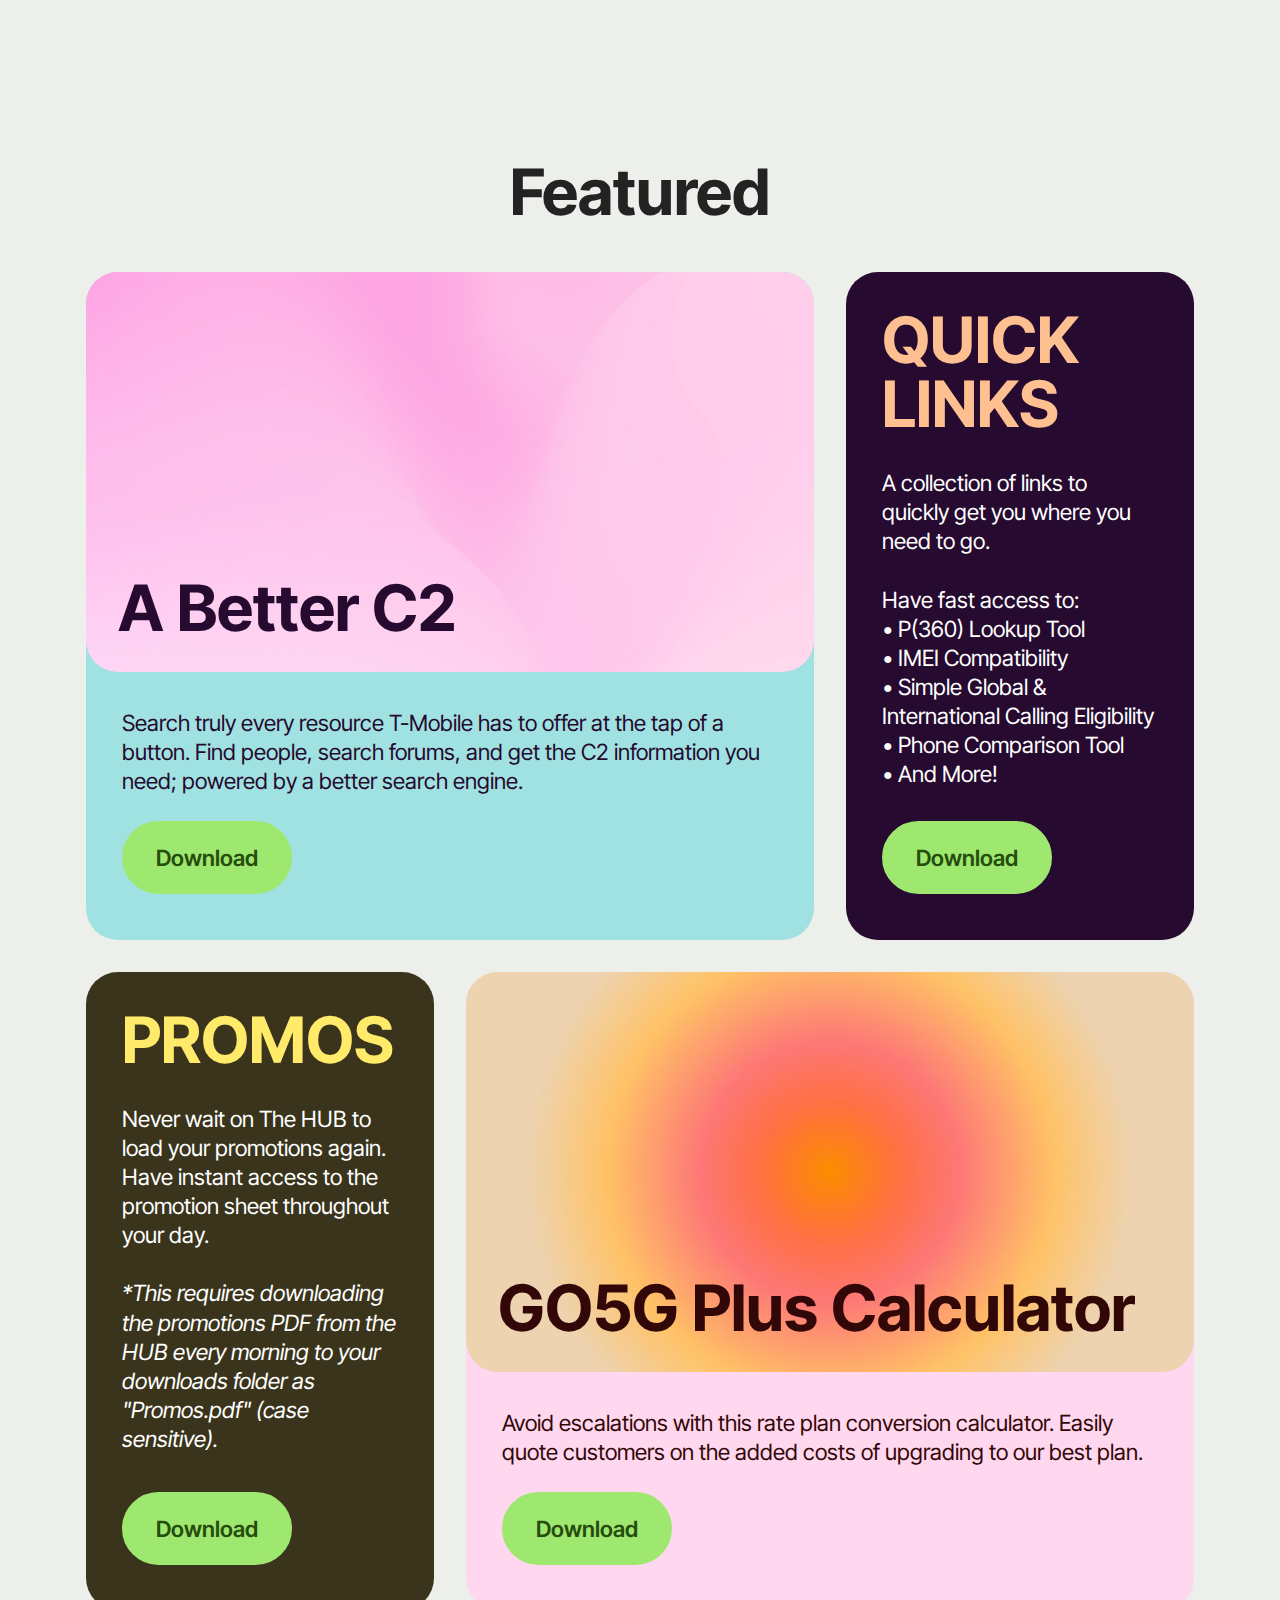
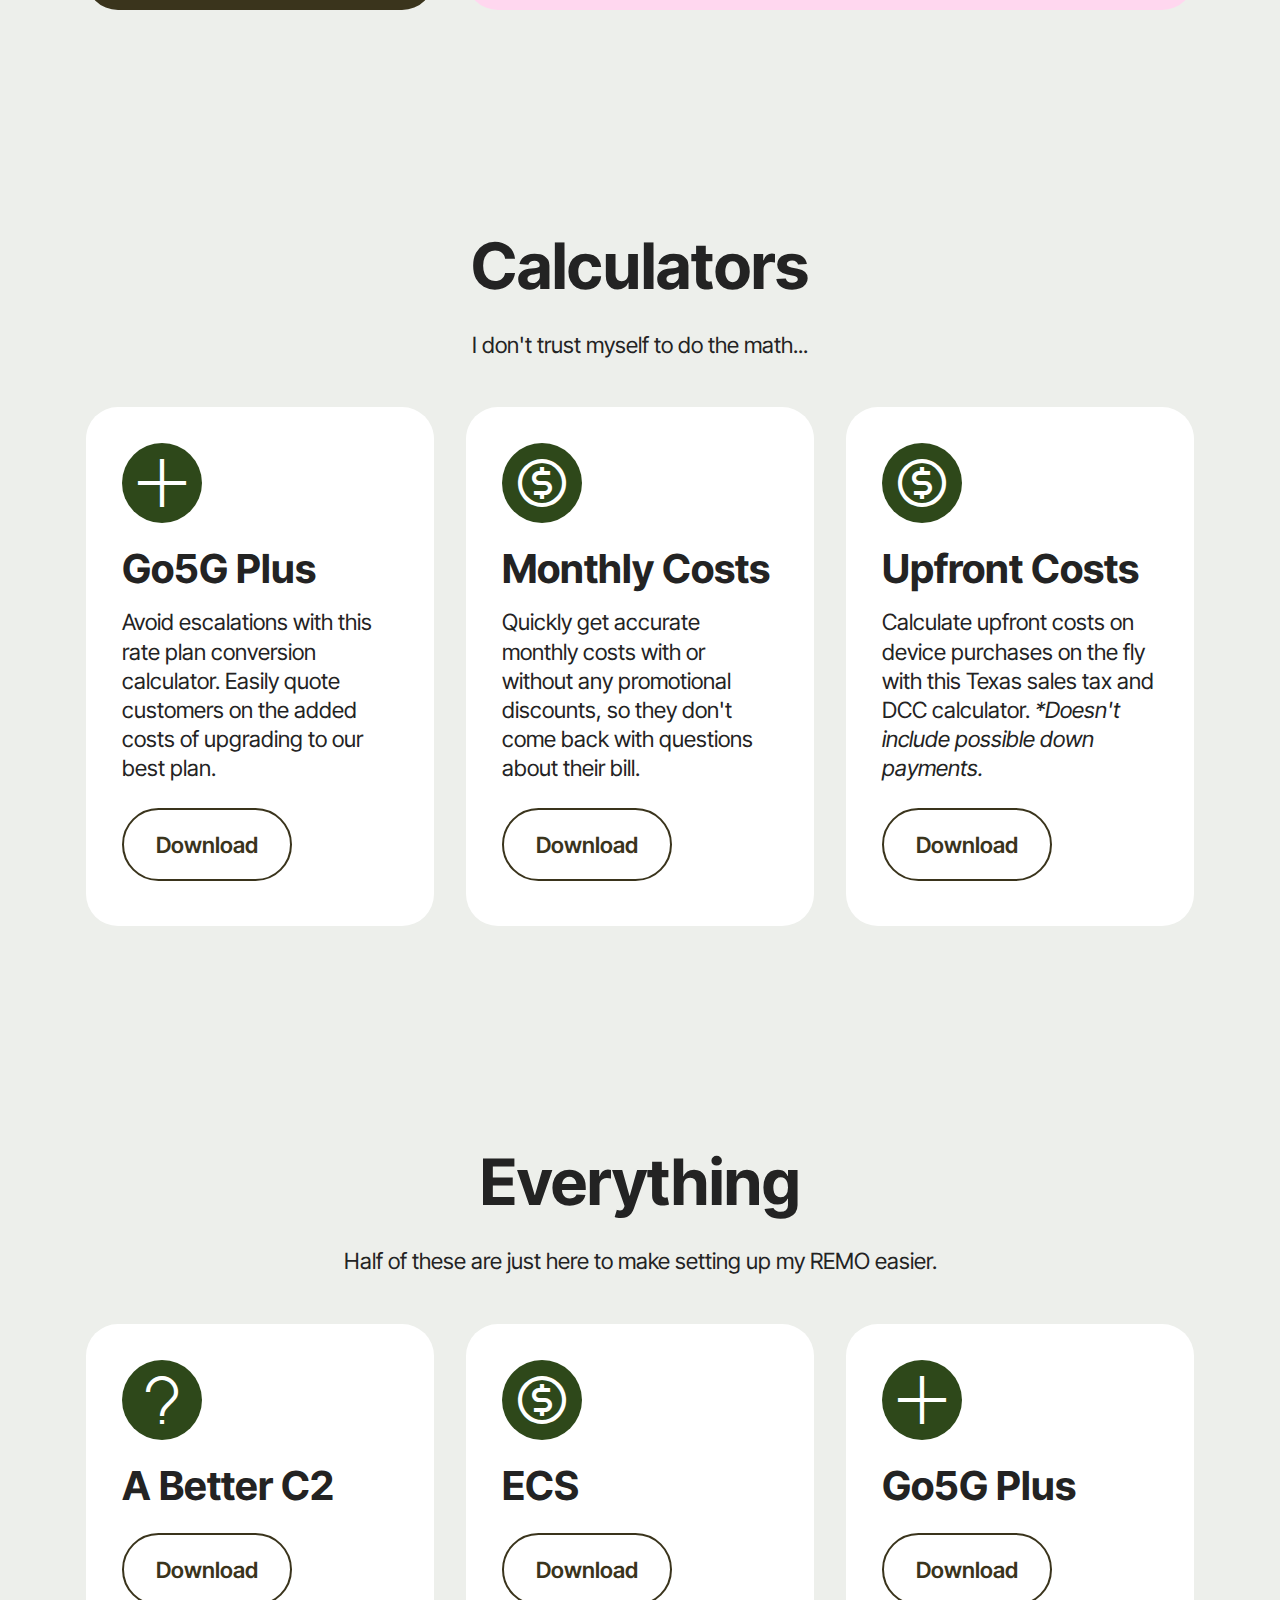
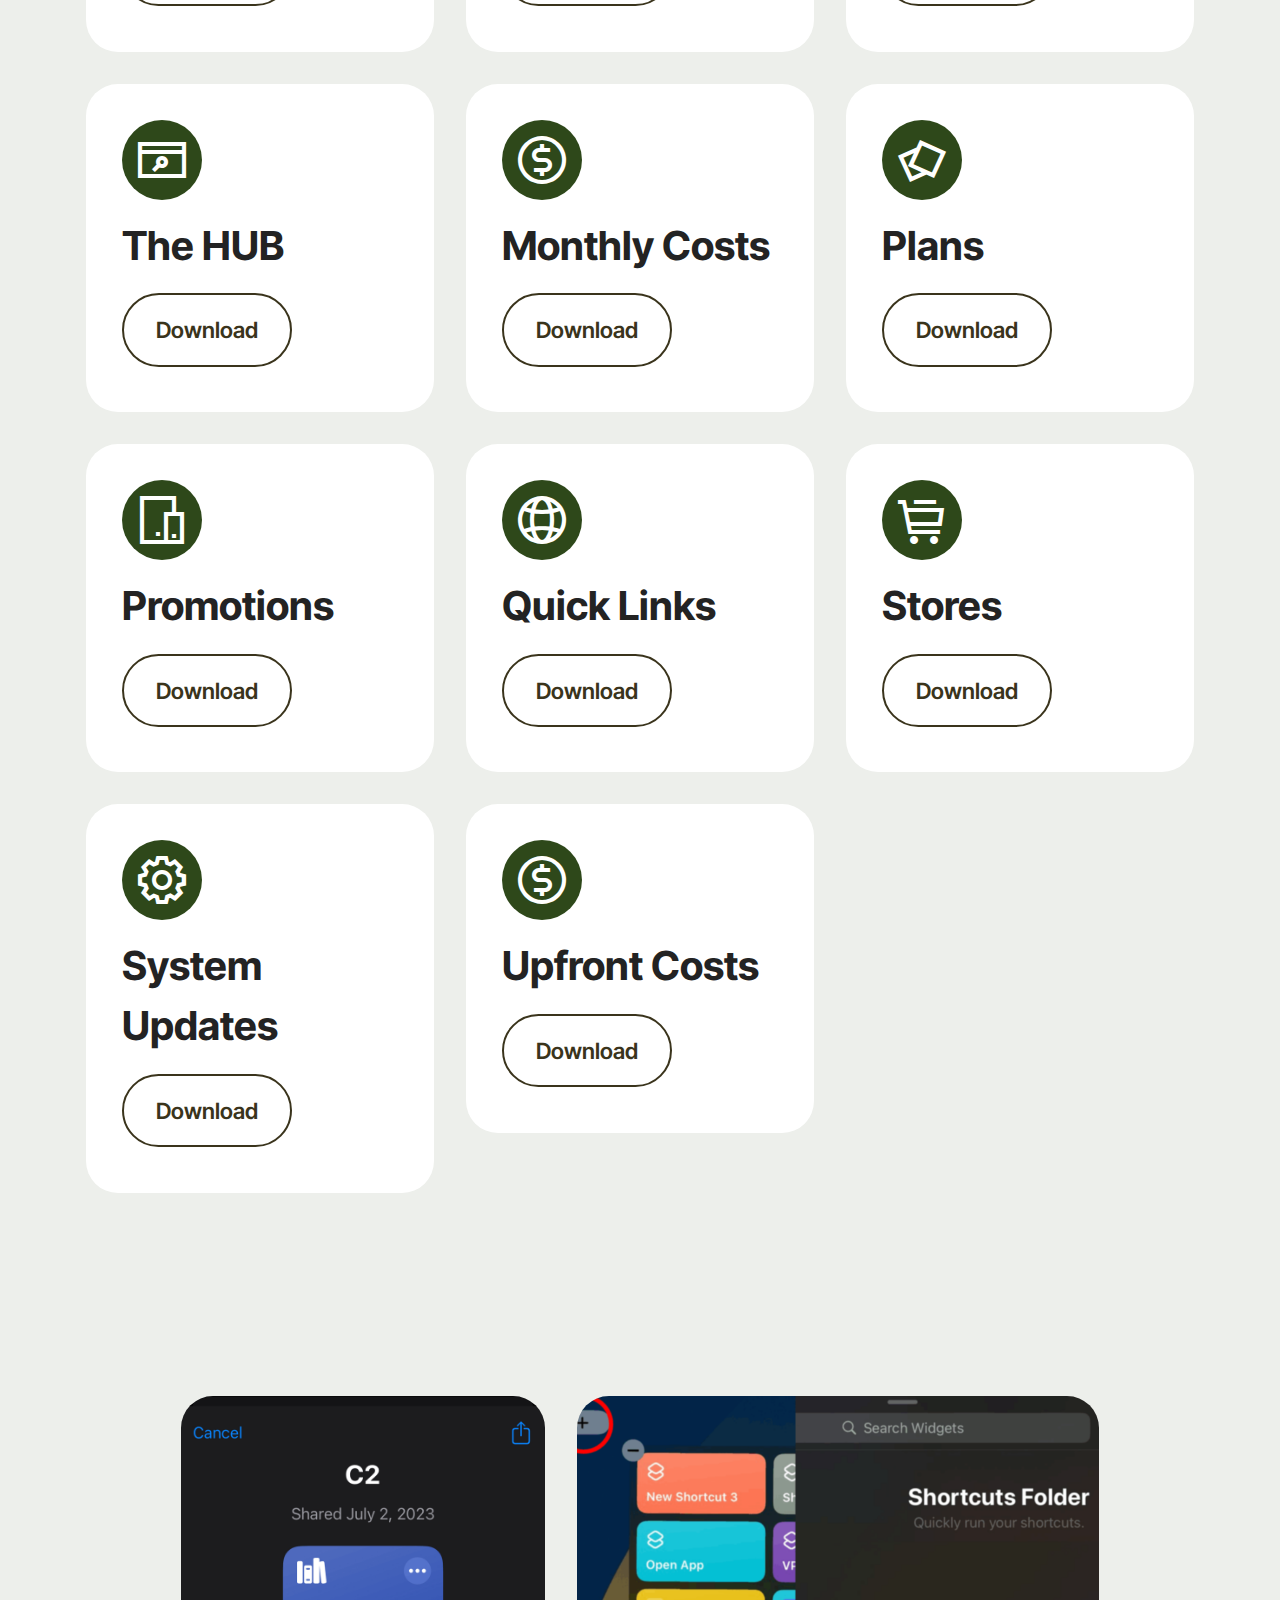
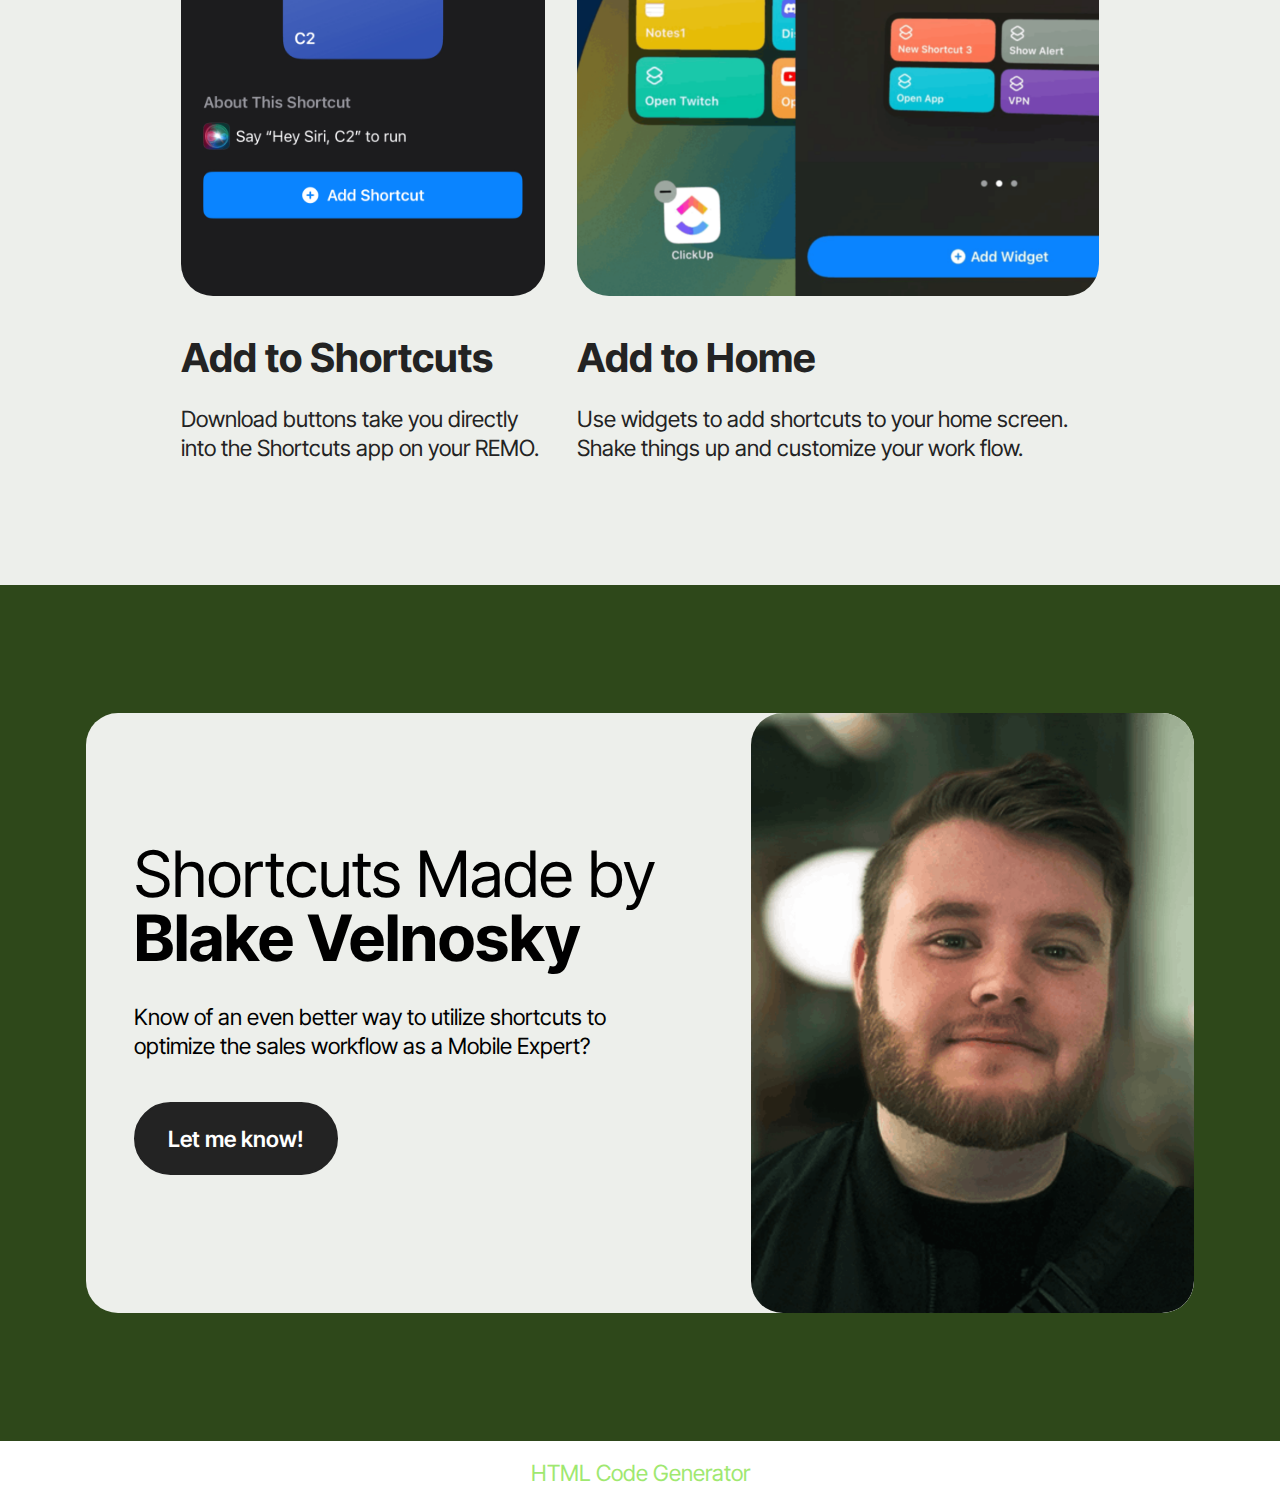
==== commit c43c1a2f: "Add files via upload" ====
--- a/page1.html
+++ b/page1.html
@@ -382,7 +382,7 @@
       </div>
     </div>
   </div>
-</section><section class="display-7" style="padding: 0;align-items: center;justify-content: center;flex-wrap: wrap;    align-content: center;display: flex;position: relative;height: 4rem;"><a href="https://mobiri.se/324051" style="flex: 1 1;height: 4rem;position: absolute;width: 100%;z-index: 1;"><img alt="" style="height: 4rem;" src="[data-uri]"></a><p style="margin: 0;text-align: center;" class="display-7">&#8204;</p><a style="z-index:1" href="https://mobirise.com/drag-drop-website-builder.html">Drag & Drop Website Builder</a></section><script src="assets/bootstrap/js/bootstrap.bundle.min.js"></script>  <script src="assets/smoothscroll/smooth-scroll.js"></script>  <script src="assets/ytplayer/index.js"></script>  <script src="assets/masonry/masonry.pkgd.min.js"></script>  <script src="assets/imagesloaded/imagesloaded.pkgd.min.js"></script>  <script src="assets/theme/js/script.js"></script>  
+</section><section class="display-7" style="padding: 0;align-items: center;justify-content: center;flex-wrap: wrap;    align-content: center;display: flex;position: relative;height: 4rem;"><a href="https://mobiri.se/324051" style="flex: 1 1;height: 4rem;position: absolute;width: 100%;z-index: 1;"><img alt="" style="height: 4rem;" src="[data-uri]"></a><p style="margin: 0;text-align: center;" class="display-7">&#8204;</p><a style="z-index:1" href="https://mobirise.com/builder/html-code-generator.html">HTML Code Generator</a></section><script src="assets/bootstrap/js/bootstrap.bundle.min.js"></script>  <script src="assets/smoothscroll/smooth-scroll.js"></script>  <script src="assets/ytplayer/index.js"></script>  <script src="assets/masonry/masonry.pkgd.min.js"></script>  <script src="assets/imagesloaded/imagesloaded.pkgd.min.js"></script>  <script src="assets/theme/js/script.js"></script>  
   
   
 </body>
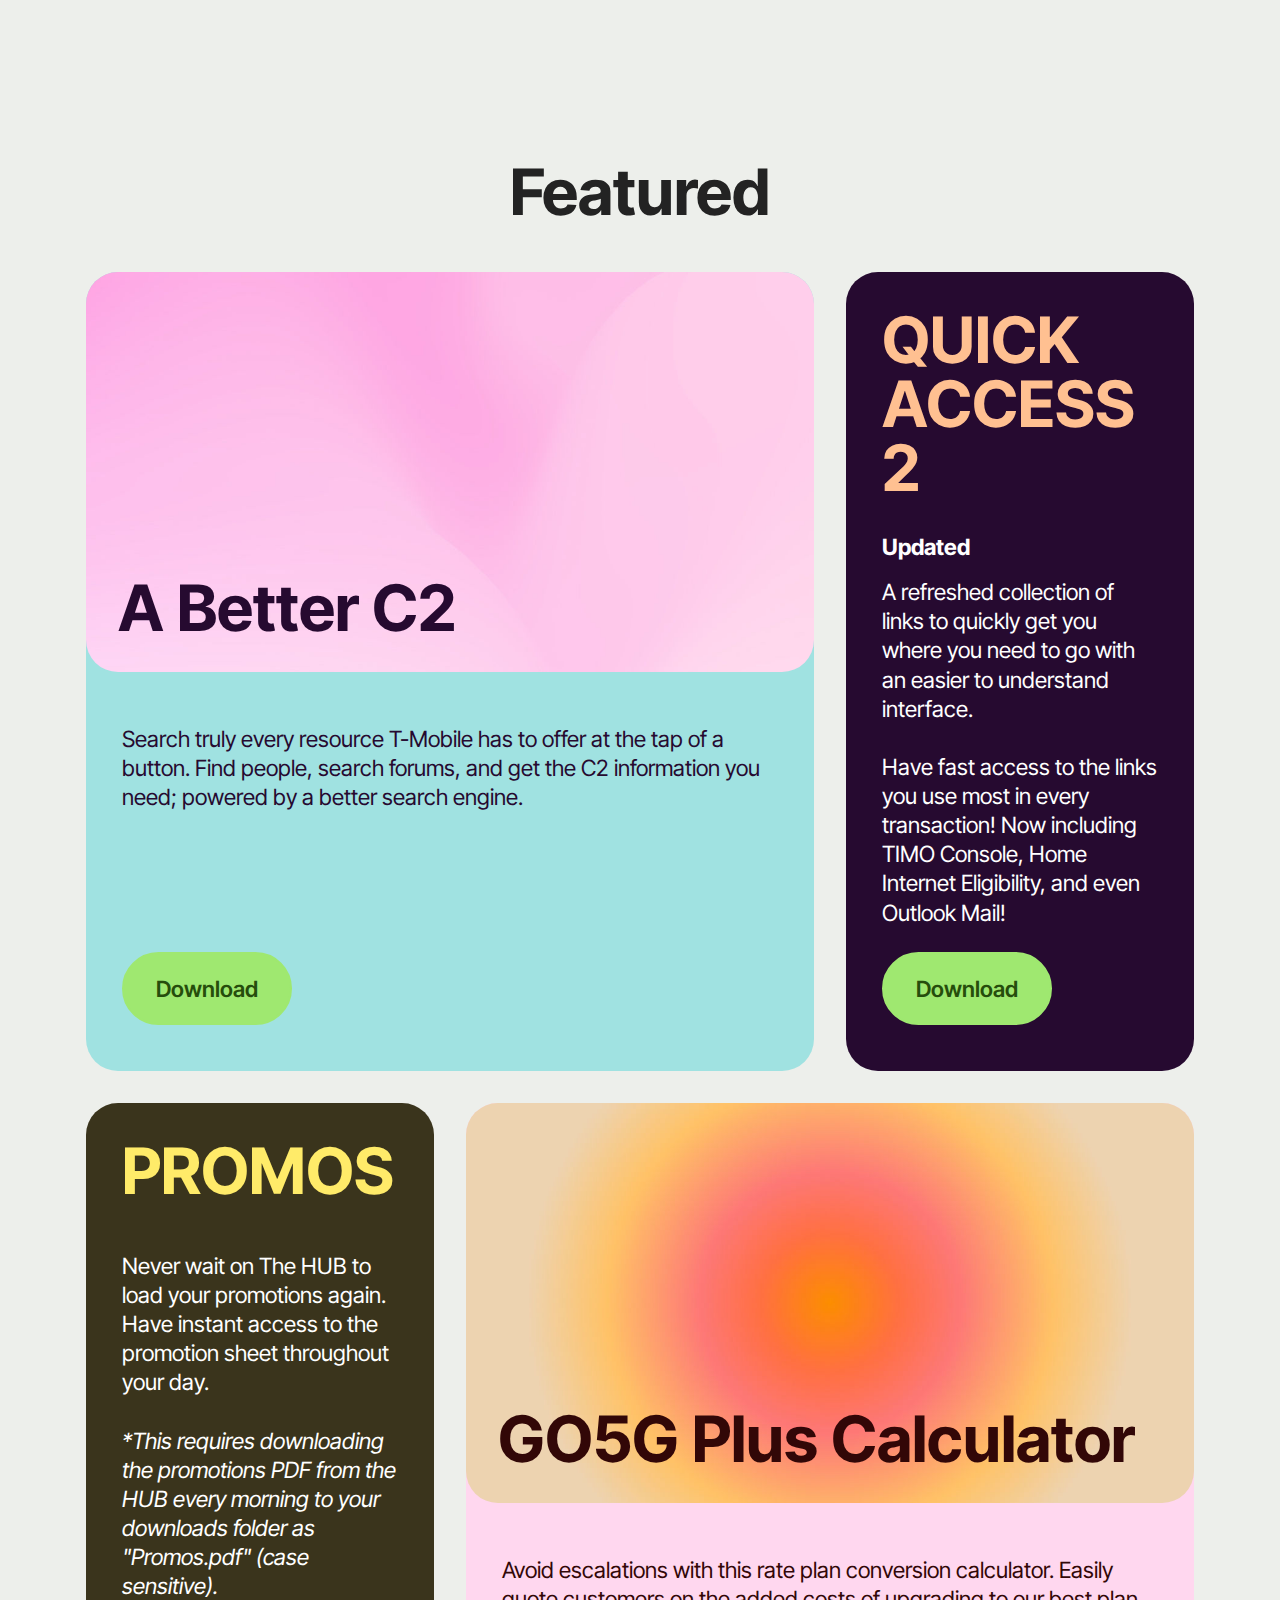
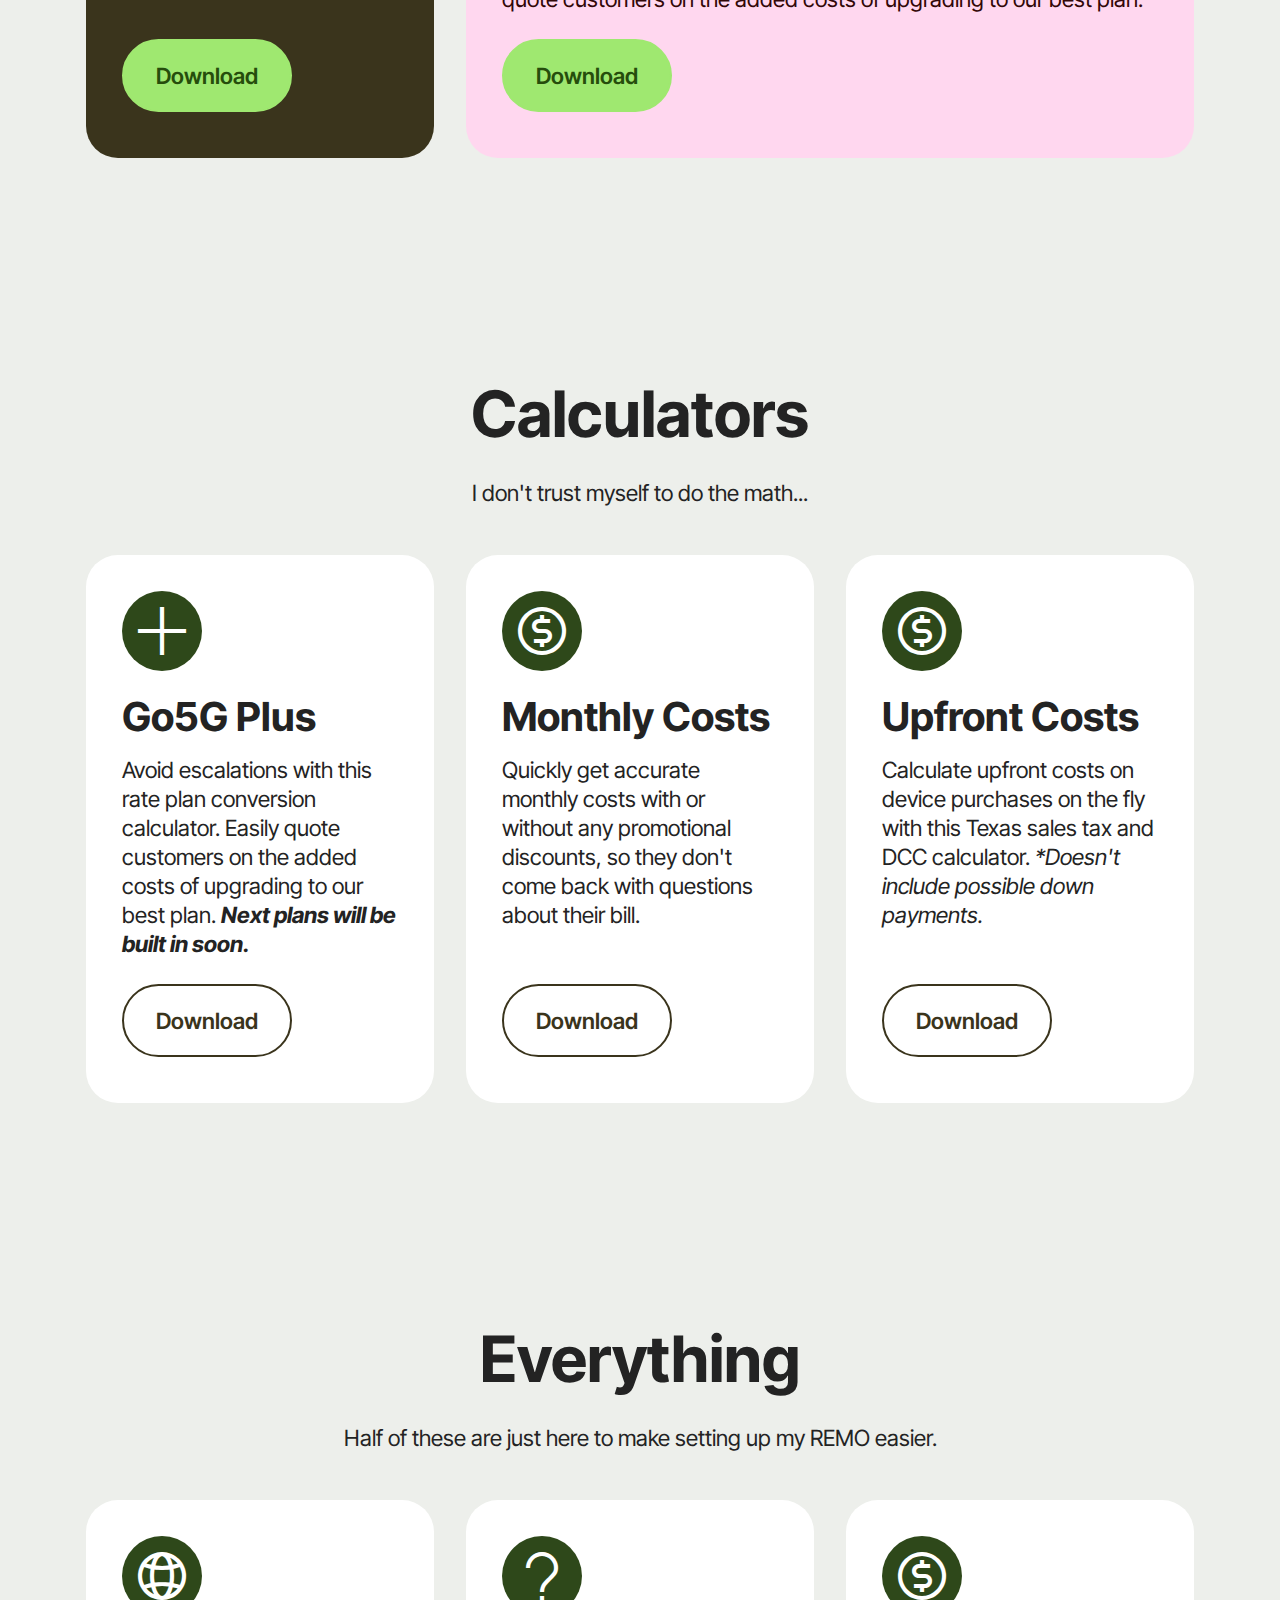
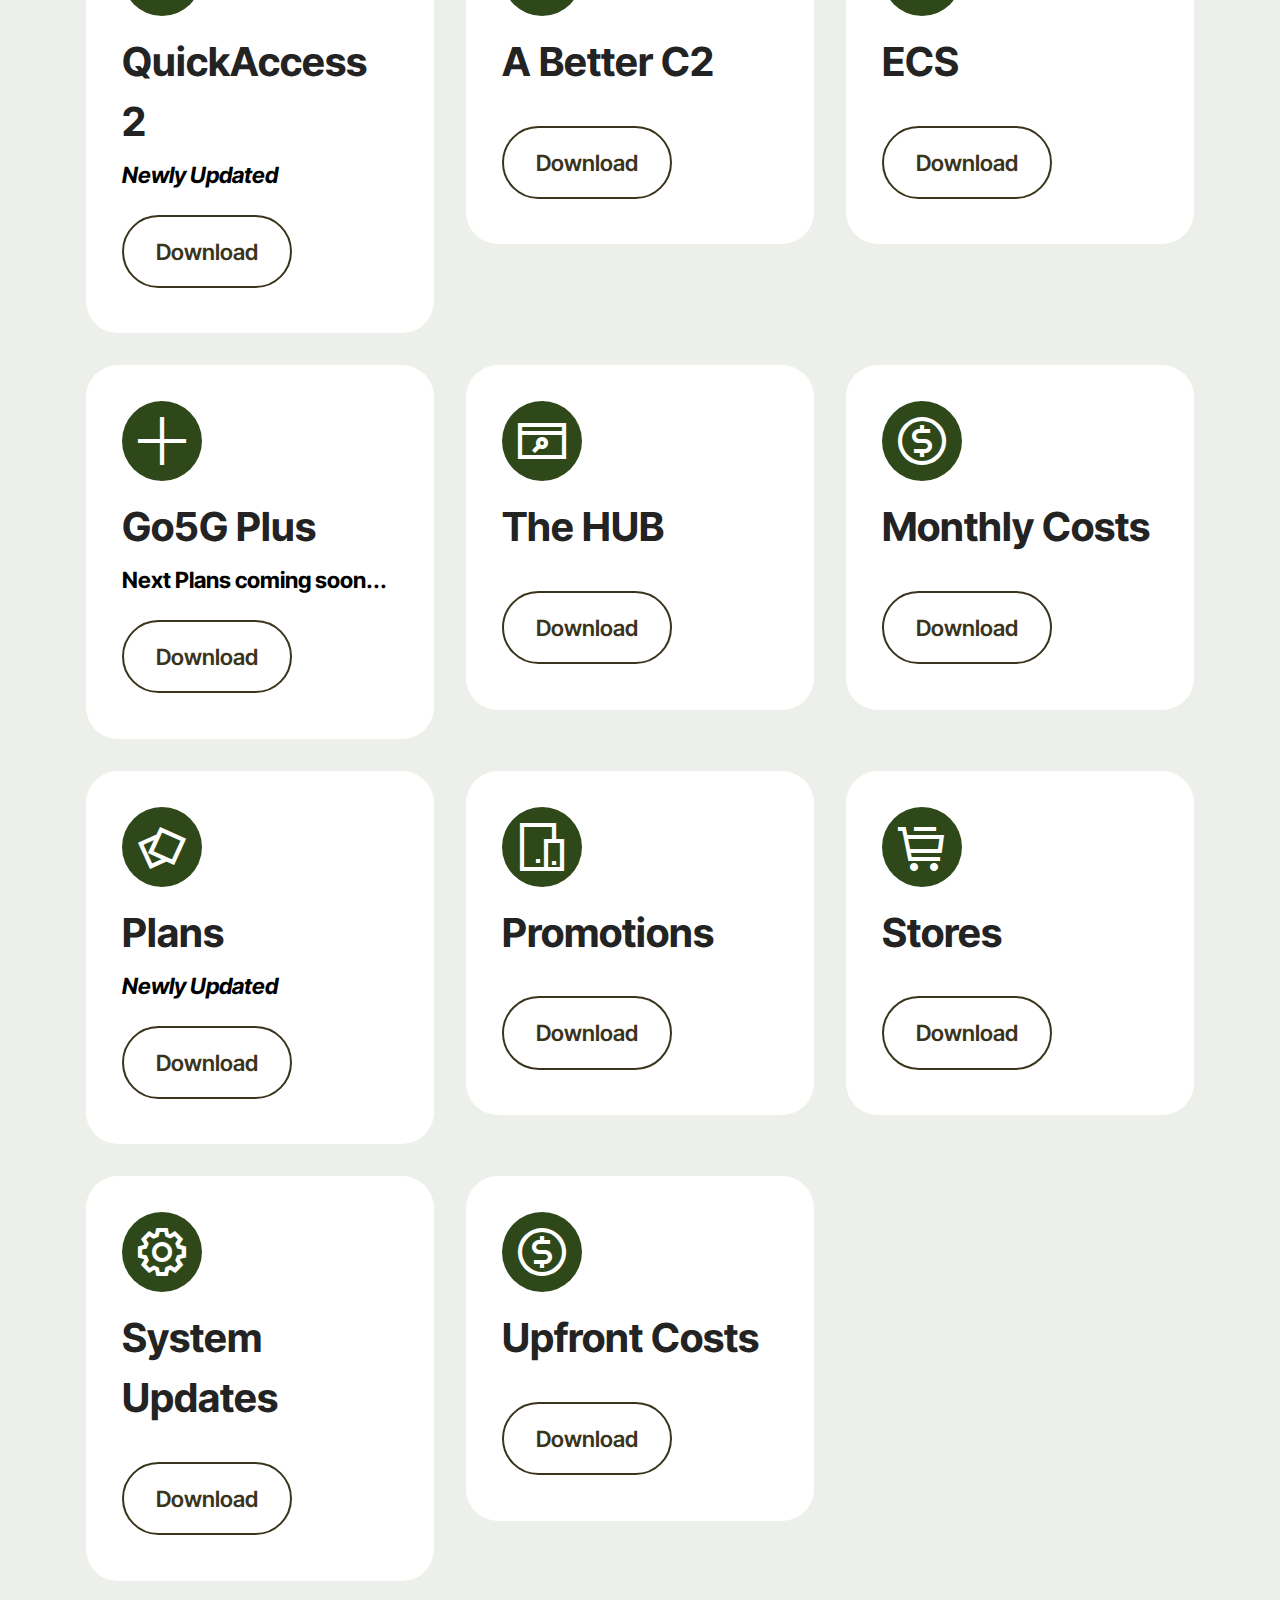
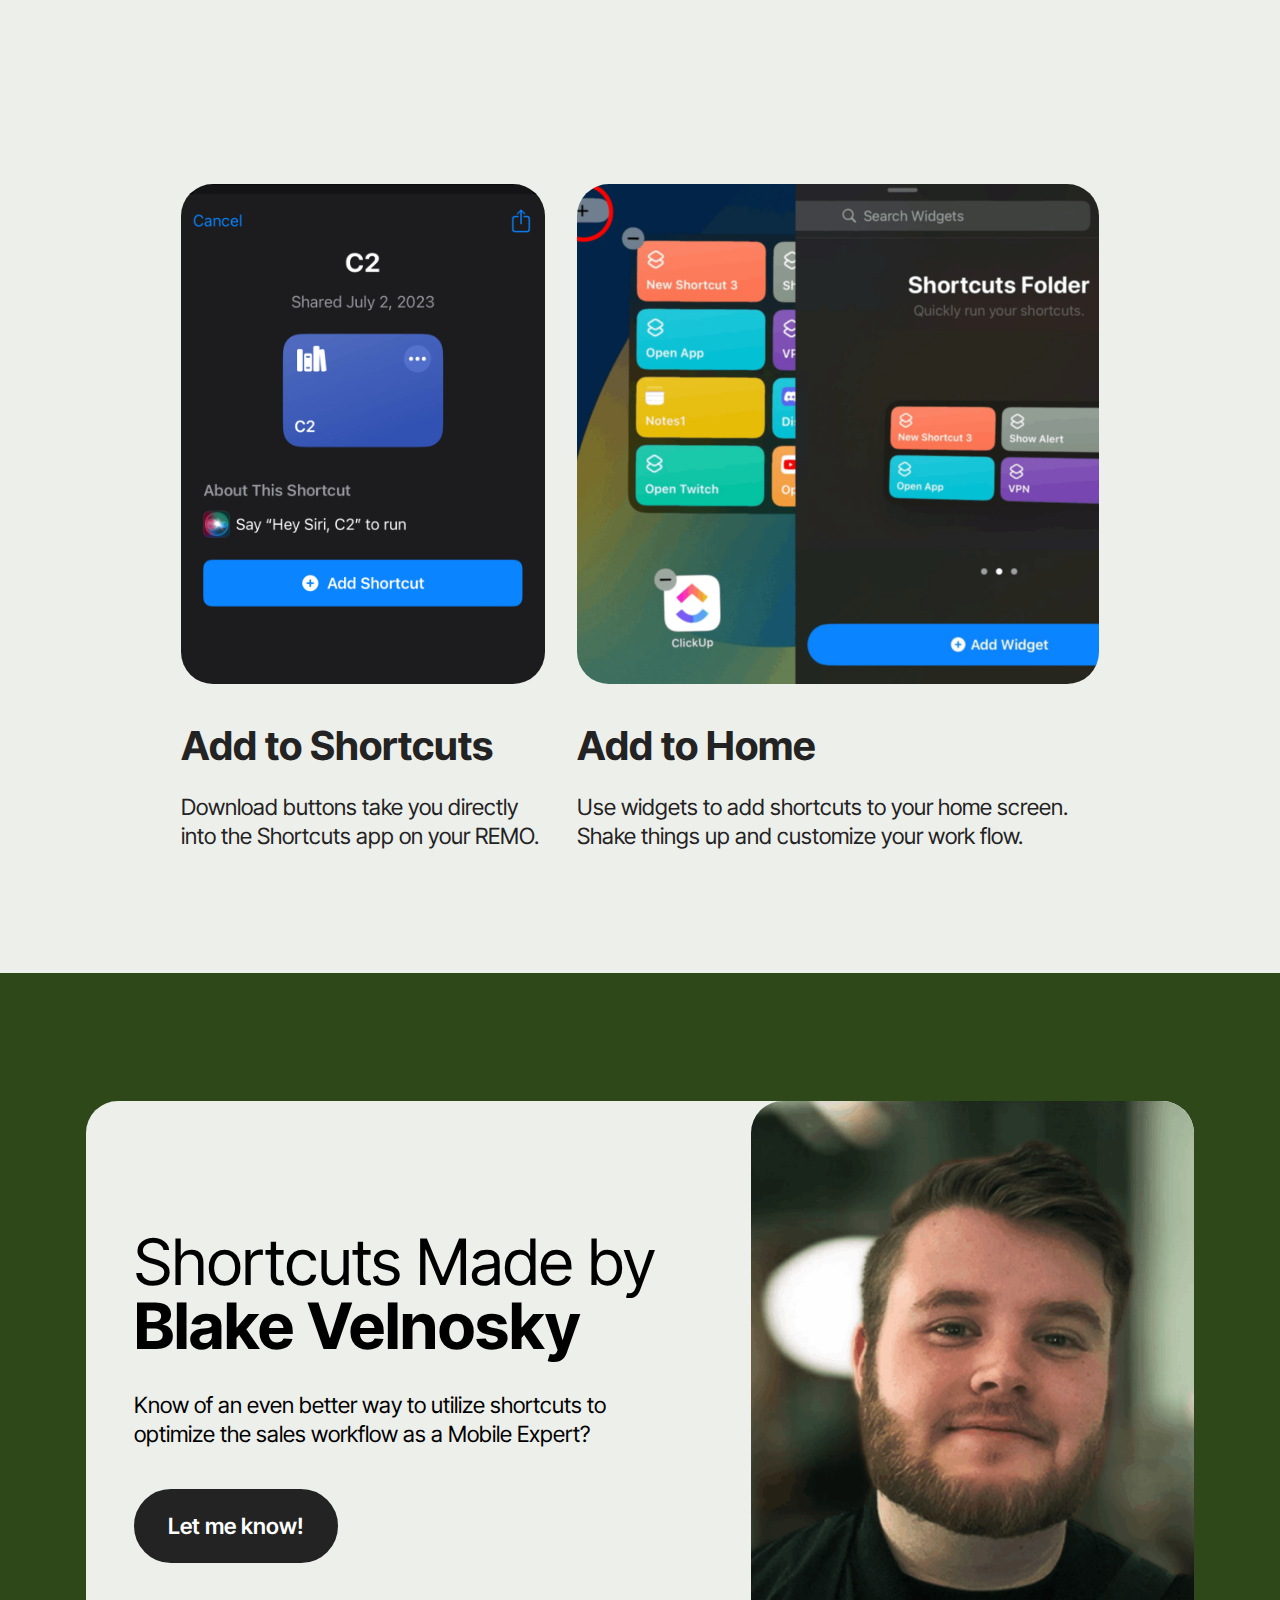
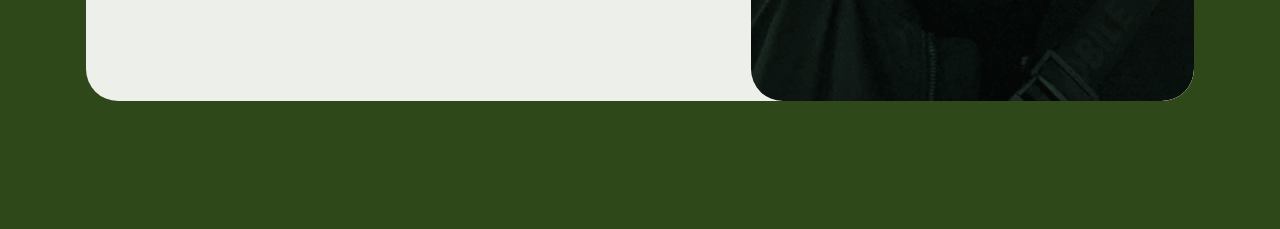
==== commit 568b8d3b: "Add files via upload" ====
--- a/page1.html
+++ b/page1.html
@@ -48,7 +48,7 @@
 						</div>
 					</div>
 					<div class="content-wrap">
-						
+						<h6 class="mbr-role mbr-fonts-style align-left mb-3 display-7"></h6>
 						<p class="card-text1 mbr-fonts-style align-left display-7">
 							Search truly every resource T-Mobile has to offer at the tap of a button. Find people, search forums, and get the C2 information you need; powered by a better search engine.
 						</p>
@@ -60,11 +60,12 @@
 			<div class="col-sm-6 col-md-12 col-lg-4 card">
 				<div class="card-wrap card2">
 					<div class="content-wrap">
-						<h5 class="card-title2 mbr-fonts-style align-left pb-4 display-2"><strong>QUICK LINKS</strong></h5>
-						
+						<h5 class="card-title2 mbr-fonts-style align-left pb-4 display-2"><strong>QUICK ACCESS 2</strong></h5>
+						<h6 class="mbr-role2 mbr-fonts-style align-left mb-3 display-7">
+							<strong>Updated</strong></h6>
 						<p class="card-text2 mbr-fonts-style align-left display-7">
-							A collection of links to quickly get you where you need to go.&nbsp;<br><br>Have fast access to:<br>• P(360) Lookup Tool<br>• IMEI Compatibility<br>• Simple Global &amp; International Calling Eligibility<br>• Phone Comparison Tool<br>• And More!<br></p>
-						<div class="mbr-section-btn btn-section align-left"><a class="btn article-btn btn-primary display-7" href="https://www.icloud.com/shortcuts/69da09a60b9345a3a2e8cb8c813002b9" target="_blank">Download<strong></strong></a></div>
+							A refreshed collection of links to quickly get you where you need to go with an easier to understand interface.&nbsp;<br><br>Have fast access to the links you use most in every transaction! Now including TIMO Console, Home Internet Eligibility, and even Outlook Mail!<br></p>
+						<div class="mbr-section-btn btn-section align-left"><a class="btn article-btn btn-primary display-7" href="https://www.icloud.com/shortcuts/63cf25741761495c8c1d752e7d74956e" target="_blank">Download<strong></strong></a></div>
 					</div>
 				</div>
 			</div>
@@ -72,7 +73,7 @@
 				<div class="card-wrap card3">
 					<div class="content-wrap">
 						<h5 class="card-title3 mbr-fonts-style align-left pb-4 display-2"><strong>PROMOS</strong></h5>
-						
+						<h6 class="mbr-role3 mbr-fonts-style align-left mb-3 display-7"></h6>
 						<p class="card-text3 mbr-fonts-style align-left display-7">
 							Never wait on The HUB to load your promotions again. Have instant access to the promotion sheet throughout your day.<br><br><em>*This requires downloading the promotions PDF from the HUB every morning to your downloads folder as "Promos.pdf" (case sensitive).</em></p>
 						<div class="mbr-section-btn btn-section align-left"><a class="btn article-btn btn-primary display-7" href="https://www.icloud.com/shortcuts/79a0361ab9604c8fa92815c3628e854b" target="_blank">Download<strong></strong></a></div>
@@ -90,7 +91,7 @@
 						</div>
 					</div>
 					<div class="content-wrap">
-						
+						<h6 class="mbr-role4 mbr-fonts-style align-left mb-3 display-7"></h6>
 						<p class="card-text4 mbr-fonts-style align-left display-7">Avoid escalations with this rate plan conversion calculator. Easily quote customers on the added costs of upgrading to our best plan.</p>
 						<div class="mbr-section-btn btn-section align-left"><a class="btn article-btn btn-primary display-7" href="https://www.icloud.com/shortcuts/233bc63ccc2b46df81a536a52a25a2e8" target="_blank">Download<strong></strong></a></div>
 					</div>
@@ -124,8 +125,7 @@
             <h5 class="card-title mbr-fonts-style display-5">
               <strong>Go5G Plus</strong></h5>
             <p class="card-text mbr-fonts-style display-7">
-              Avoid escalations with this rate plan conversion calculator. Easily quote customers on the added costs of upgrading to our best plan.
-            </p>
+              Avoid escalations with this rate plan conversion calculator. Easily quote customers on the added costs of upgrading to our best plan.&nbsp;<strong><em>Next plans will be built in soon.</em></strong><br></p>
 
             <div class="mbr-section-btn item-footer"><a href="https://www.icloud.com/shortcuts/233bc63ccc2b46df81a536a52a25a2e8" class="btn item-btn btn-success-outline display-7" target="_blank">Download</a></div>
           </div>
@@ -181,11 +181,24 @@
         <div class="item-wrapper">
           <div class="card-box align-left">
             <div class="iconfont-wrapper">
+              <span class="mbr-iconfont mobi-mbri-globe-2 mobi-mbri"></span>
+            </div>
+            <h5 class="card-title mbr-fonts-style display-5"><strong>
+              QuickAccess 2</strong></h5>
+            <p class="card-text mbr-fonts-style display-7"><strong><em>Newly Updated</em></strong></p>
+
+            <div class="mbr-section-btn item-footer"><a href="https://www.icloud.com/shortcuts/63cf25741761495c8c1d752e7d74956e" class="btn item-btn btn-success-outline display-7" target="_blank">Download</a></div>
+          </div>
+        </div>
+      </div><div class="item features-without-image col-12 col-md-6 col-lg-4 item-mb">
+        <div class="item-wrapper">
+          <div class="card-box align-left">
+            <div class="iconfont-wrapper">
               <span class="mbr-iconfont mobi-mbri-question mobi-mbri"></span>
             </div>
-            <h5 class="card-title mbr-fonts-style display-5">
-              <strong>A Better C2</strong></h5>
-            
+            <h5 class="card-title mbr-fonts-style display-5"><strong>
+              A Better C2</strong></h5>
+            <p class="card-text mbr-fonts-style display-7"></p>
 
             <div class="mbr-section-btn item-footer"><a href="https://www.icloud.com/shortcuts/bf68ee62187d4f9799e0dfda565bf318" class="btn item-btn btn-success-outline display-7" target="_blank">Download</a></div>
           </div>
@@ -198,7 +211,7 @@
             </div>
             <h5 class="card-title mbr-fonts-style display-5">
               <strong>ECS</strong></h5>
-            
+            <p class="card-text mbr-fonts-style display-7"></p>
 
             <div class="mbr-section-btn item-footer"><a href="https://www.icloud.com/shortcuts/70052b45743b41e08db02aa8b3e7a8a2" class="btn item-btn btn-success-outline display-7" target="_blank">Download</a></div>
           </div>
@@ -210,7 +223,7 @@
               <span class="mbr-iconfont mobi-mbri-plus mobi-mbri"></span>
             </div>
             <h5 class="card-title mbr-fonts-style display-5"><strong>Go5G Plus</strong></h5>
-            
+            <p class="card-text mbr-fonts-style display-7"><strong>Next Plans coming soon...</strong></p>
 
             <div class="mbr-section-btn item-footer"><a href="https://www.icloud.com/shortcuts/233bc63ccc2b46df81a536a52a25a2e8" class="btn item-btn btn-success-outline display-7" target="_blank">Download</a></div>
           </div>
@@ -223,7 +236,7 @@
             </div>
             <h5 class="card-title mbr-fonts-style display-5">
               <strong>The HUB</strong></h5>
-            
+            <p class="card-text mbr-fonts-style display-7"></p>
 
             <div class="mbr-section-btn item-footer"><a href="https://www.icloud.com/shortcuts/64db4e3992c0488e869e064cffdcea7c" class="btn item-btn btn-success-outline display-7" target="_blank">Download</a></div>
           </div>
@@ -236,7 +249,7 @@
             </div>
             <h5 class="card-title mbr-fonts-style display-5">
               <strong>Monthly Costs</strong></h5>
-            
+            <p class="card-text mbr-fonts-style display-7"></p>
 
             <div class="mbr-section-btn item-footer"><a href="https://www.icloud.com/shortcuts/bfc5b34591df471d9f44f6fd38f2dfb1" class="btn item-btn btn-success-outline display-7" target="_blank">Download</a></div>
           </div>
@@ -249,7 +262,7 @@
             </div>
             <h5 class="card-title mbr-fonts-style display-5">
               <strong>Plans</strong></h5>
-            
+            <p class="card-text mbr-fonts-style display-7"><strong><em>Newly Updated</em></strong></p>
 
             <div class="mbr-section-btn item-footer"><a href="https://www.icloud.com/shortcuts/161753b9875348a4adf6c31180963d8f" class="btn item-btn btn-success-outline display-7" target="_blank">Download</a></div>
           </div>
@@ -261,22 +274,9 @@
               <span class="mbr-iconfont mobi-mbri-devices mobi-mbri"></span>
             </div>
             <h5 class="card-title mbr-fonts-style display-5"><strong>Promotions</strong></h5>
-            
+            <p class="card-text mbr-fonts-style display-7"></p>
 
             <div class="mbr-section-btn item-footer"><a href="https://www.icloud.com/shortcuts/a11b45fdab49458fa2fde4ca628b099b" class="btn item-btn btn-success-outline display-7" target="_blank">Download</a></div>
-          </div>
-        </div>
-      </div><div class="item features-without-image col-12 col-md-6 col-lg-4 item-mb">
-        <div class="item-wrapper">
-          <div class="card-box align-left">
-            <div class="iconfont-wrapper">
-              <span class="mbr-iconfont mobi-mbri-globe-2 mobi-mbri"></span>
-            </div>
-            <h5 class="card-title mbr-fonts-style display-5">
-              <strong>Quick Links</strong></h5>
-            
-
-            <div class="mbr-section-btn item-footer"><a href="https://www.icloud.com/shortcuts/69da09a60b9345a3a2e8cb8c813002b9" class="btn item-btn btn-success-outline display-7" target="_blank">Download</a></div>
           </div>
         </div>
       </div>
@@ -289,7 +289,7 @@
             </div>
             <h5 class="card-title mbr-fonts-style display-5">
               <strong>Stores</strong></h5>
-            
+            <p class="card-text mbr-fonts-style display-7"></p>
 
             <div class="mbr-section-btn item-footer"><a href="https://www.icloud.com/shortcuts/d4622373f27747d5a6b5964b8cf033a7" class="btn item-btn btn-success-outline display-7" target="_blank">Download</a></div>
           </div>
@@ -302,7 +302,7 @@
             </div>
             <h5 class="card-title mbr-fonts-style display-5">
               <strong>System Updates</strong></h5>
-            
+            <p class="card-text mbr-fonts-style display-7"></p>
 
             <div class="mbr-section-btn item-footer"><a href="https://www.icloud.com/shortcuts/c830492704bf419faeaedb1438cafeb2" class="btn item-btn btn-success-outline display-7" target="_blank">Download</a></div>
           </div>
@@ -315,7 +315,7 @@
             </div>
             <h5 class="card-title mbr-fonts-style display-5">
               <strong>Upfront Costs</strong></h5>
-            
+            <p class="card-text mbr-fonts-style display-7"></p>
 
             <div class="mbr-section-btn item-footer"><a href="https://www.icloud.com/shortcuts/5c8c49d0be4546adacac9eecf6b26731" class="btn item-btn btn-success-outline display-7" target="_blank">Download</a></div>
           </div>
@@ -382,8 +382,5 @@
       </div>
     </div>
   </div>
-</section><section class="display-7" style="padding: 0;align-items: center;justify-content: center;flex-wrap: wrap;    align-content: center;display: flex;position: relative;height: 4rem;"><a href="https://mobiri.se/324051" style="flex: 1 1;height: 4rem;position: absolute;width: 100%;z-index: 1;"><img alt="" style="height: 4rem;" src="[data-uri]"></a><p style="margin: 0;text-align: center;" class="display-7">&#8204;</p><a style="z-index:1" href="https://mobirise.com/builder/html-code-generator.html">HTML Code Generator</a></section><script src="assets/bootstrap/js/bootstrap.bundle.min.js"></script>  <script src="assets/smoothscroll/smooth-scroll.js"></script>  <script src="assets/ytplayer/index.js"></script>  <script src="assets/masonry/masonry.pkgd.min.js"></script>  <script src="assets/imagesloaded/imagesloaded.pkgd.min.js"></script>  <script src="assets/theme/js/script.js"></script>  
-  
-  
 </body>
 </html>--- a/assets/mobirise/css/mbr-additional.css
+++ b/assets/mobirise/css/mbr-additional.css
@@ -1056,6 +1056,9 @@
 .cid-tTnVViCvnP .content-head {
   max-width: 800px;
 }
+.cid-tTnVViCvnP .card-text {
+  color: #000000;
+}
 .cid-tTnVVjjHck {
   padding-top: 75px;
   padding-bottom: 75px;
--- a/assets/mobirise/css/mbr-additional.css
+++ b/assets/mobirise/css/mbr-additional.css
@@ -1056,6 +1056,9 @@
 .cid-tTnVViCvnP .content-head {
   max-width: 800px;
 }
+.cid-tTnVViCvnP .card-text {
+  color: #000000;
+}
 .cid-tTnVVjjHck {
   padding-top: 75px;
   padding-bottom: 75px;
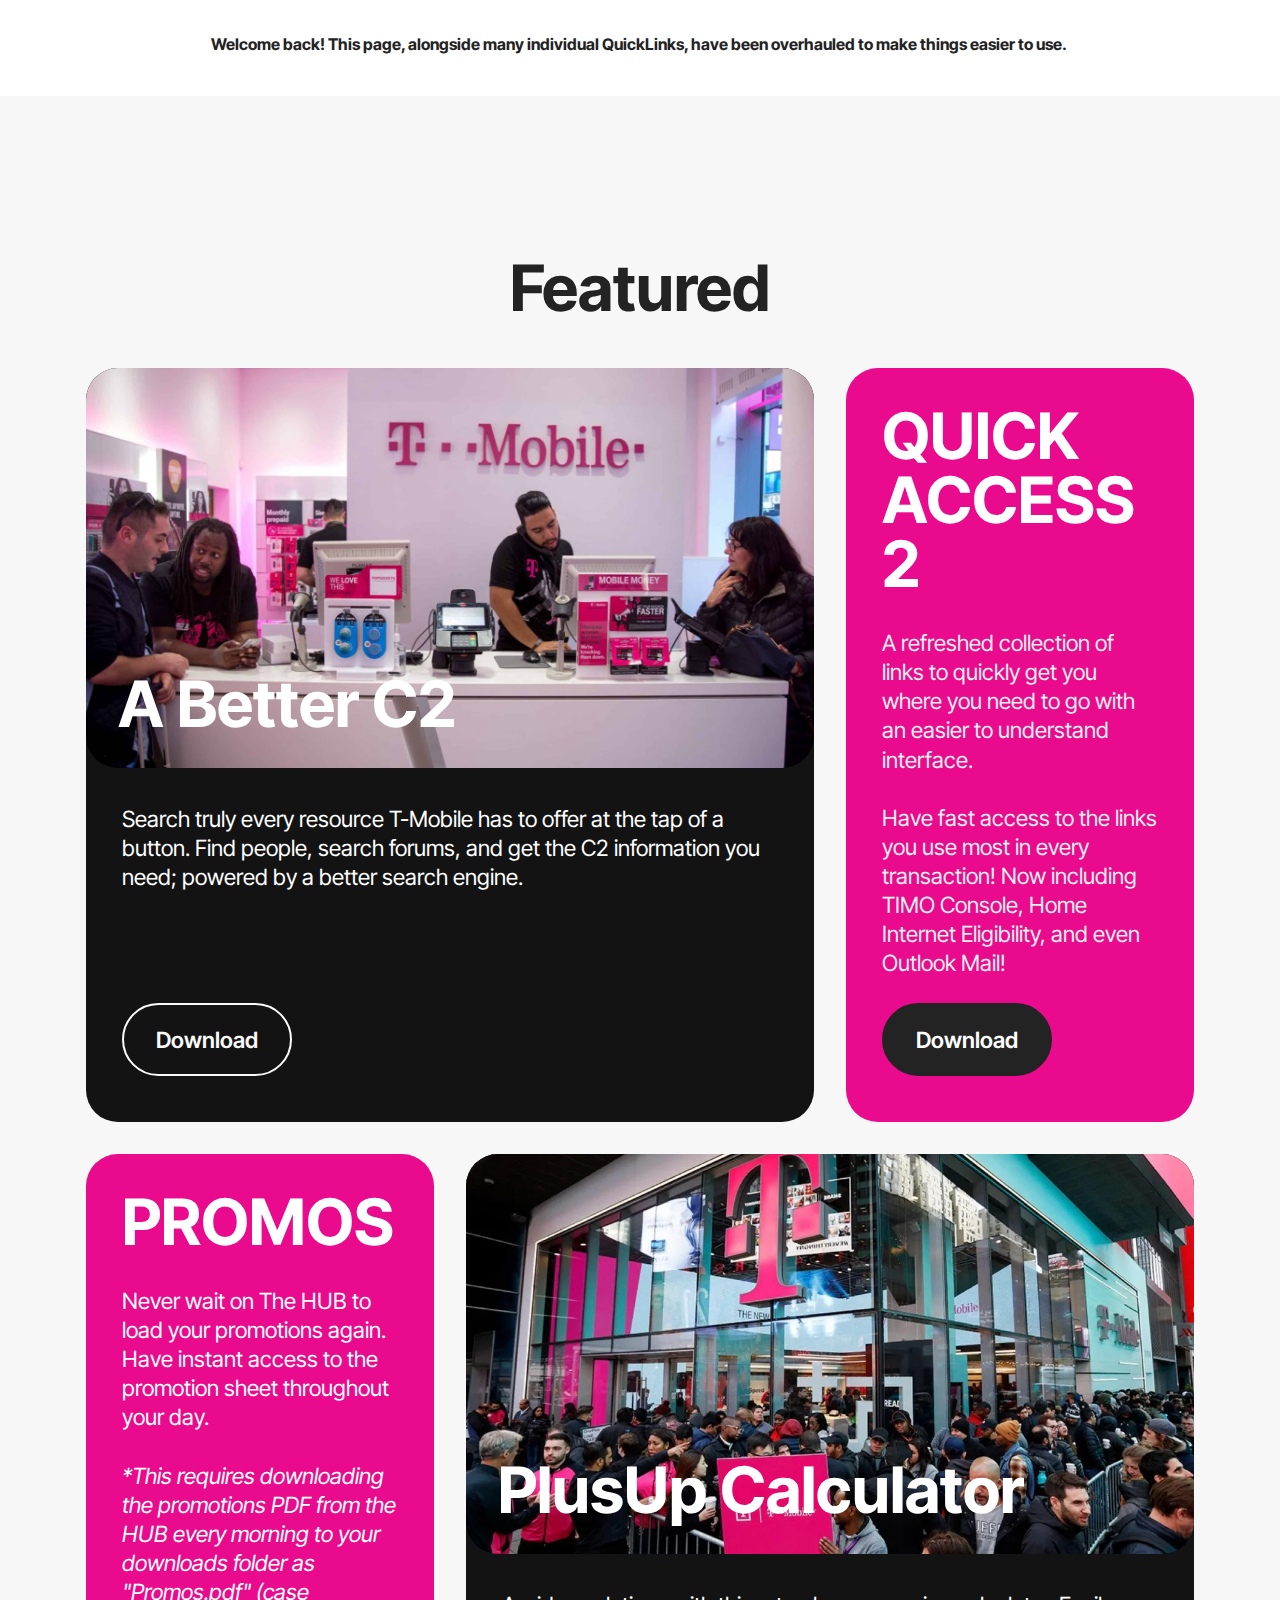
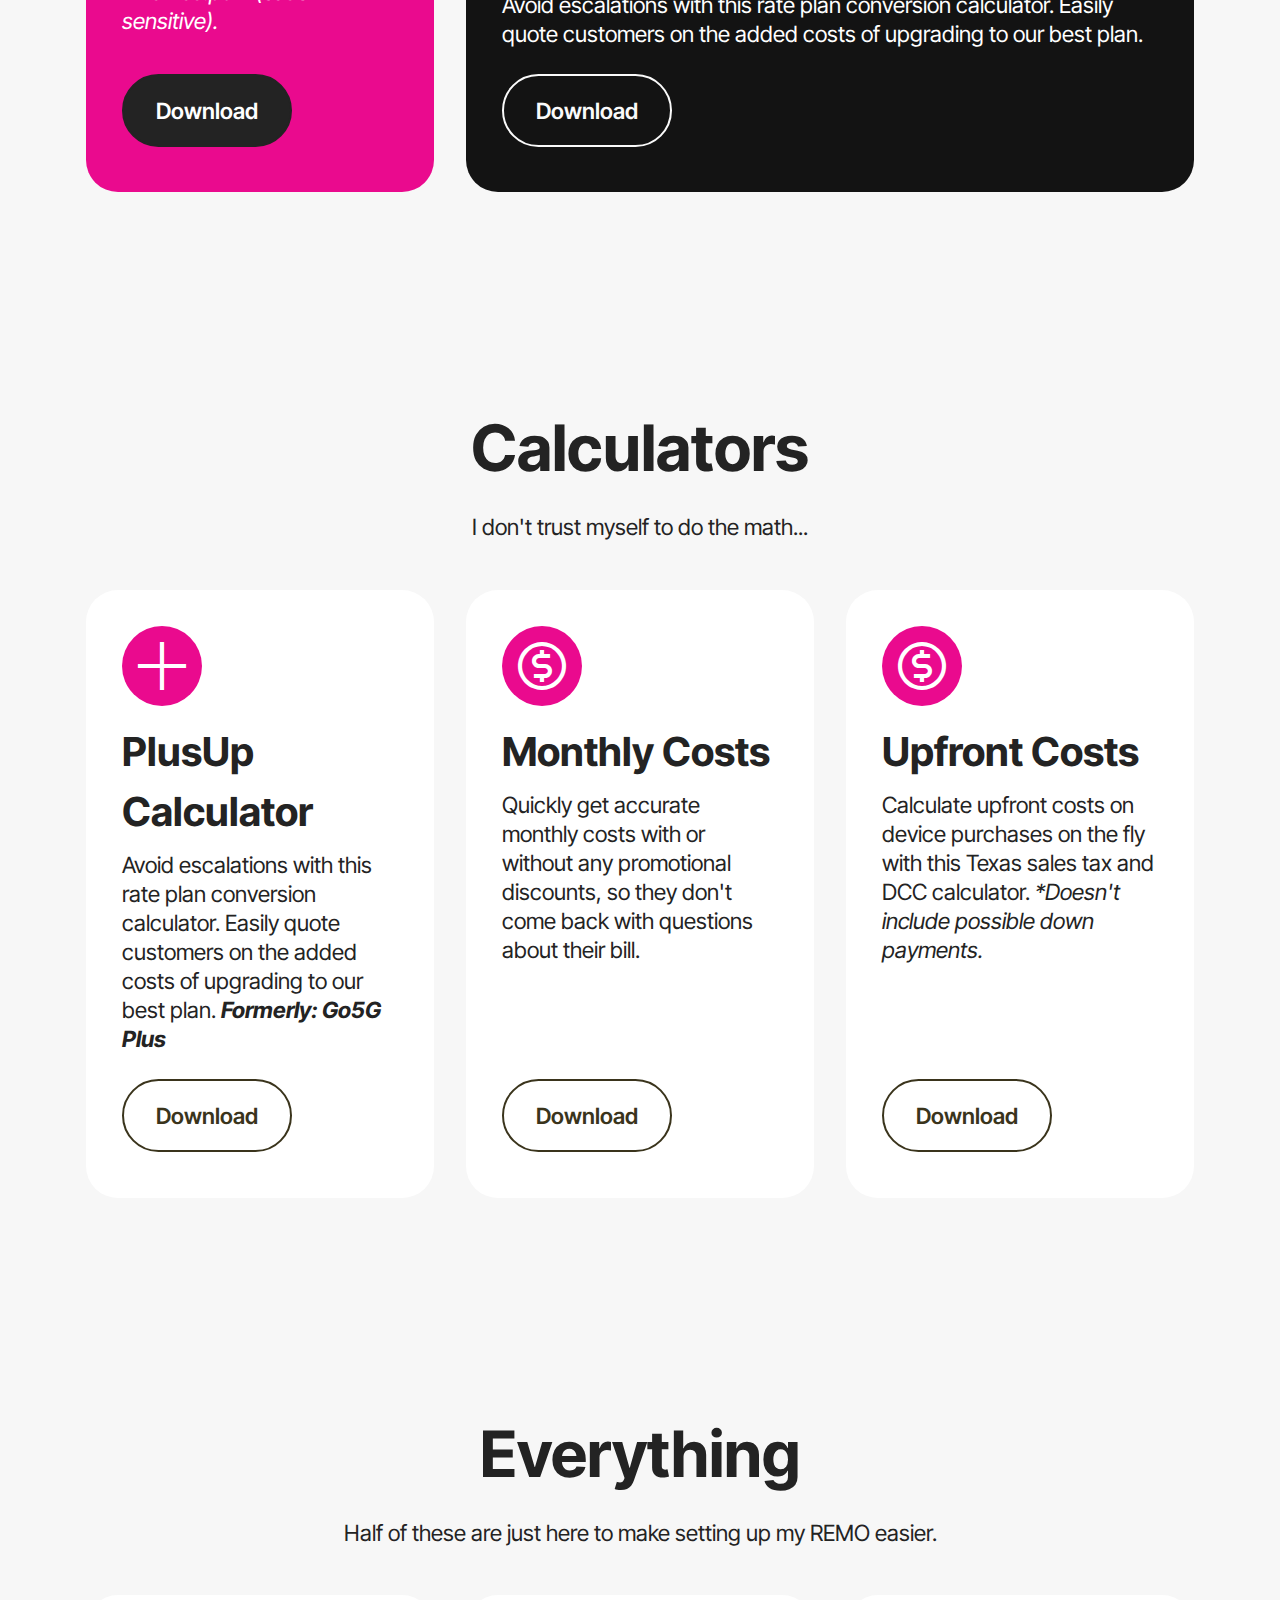
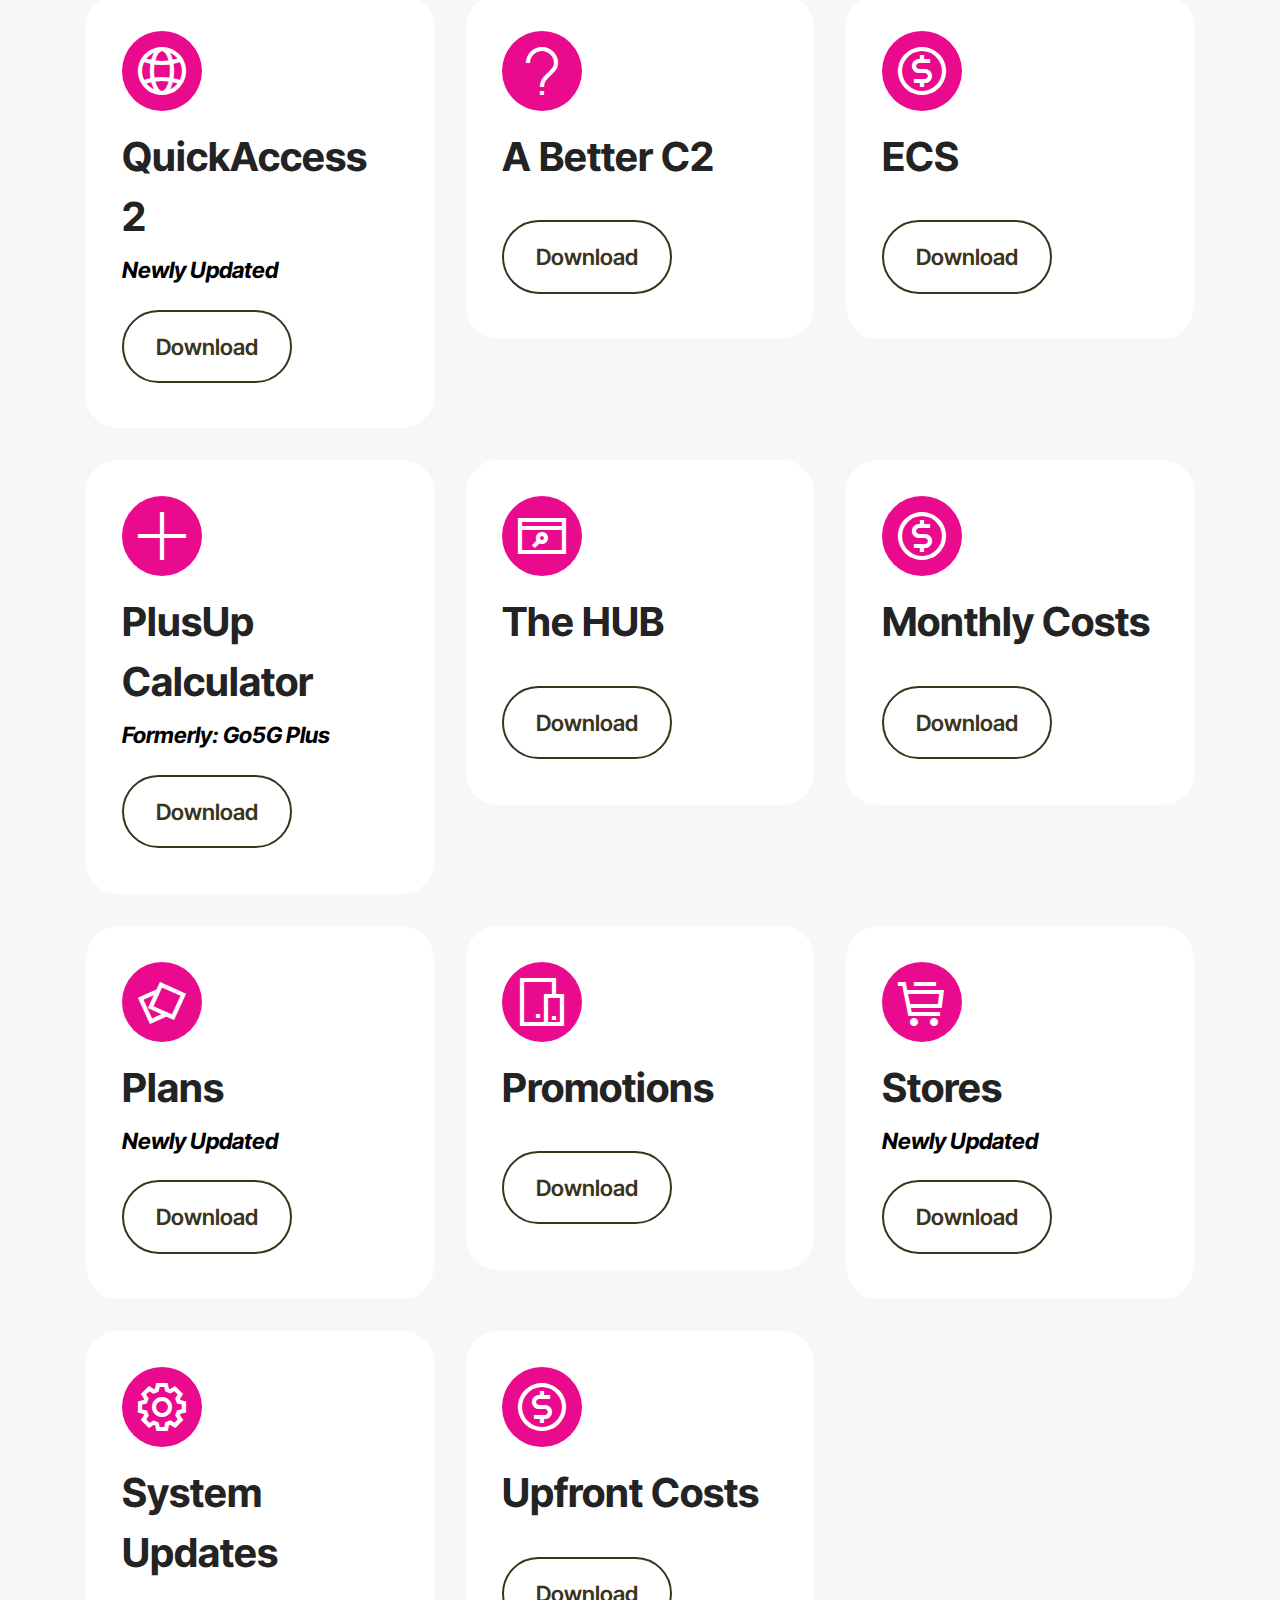
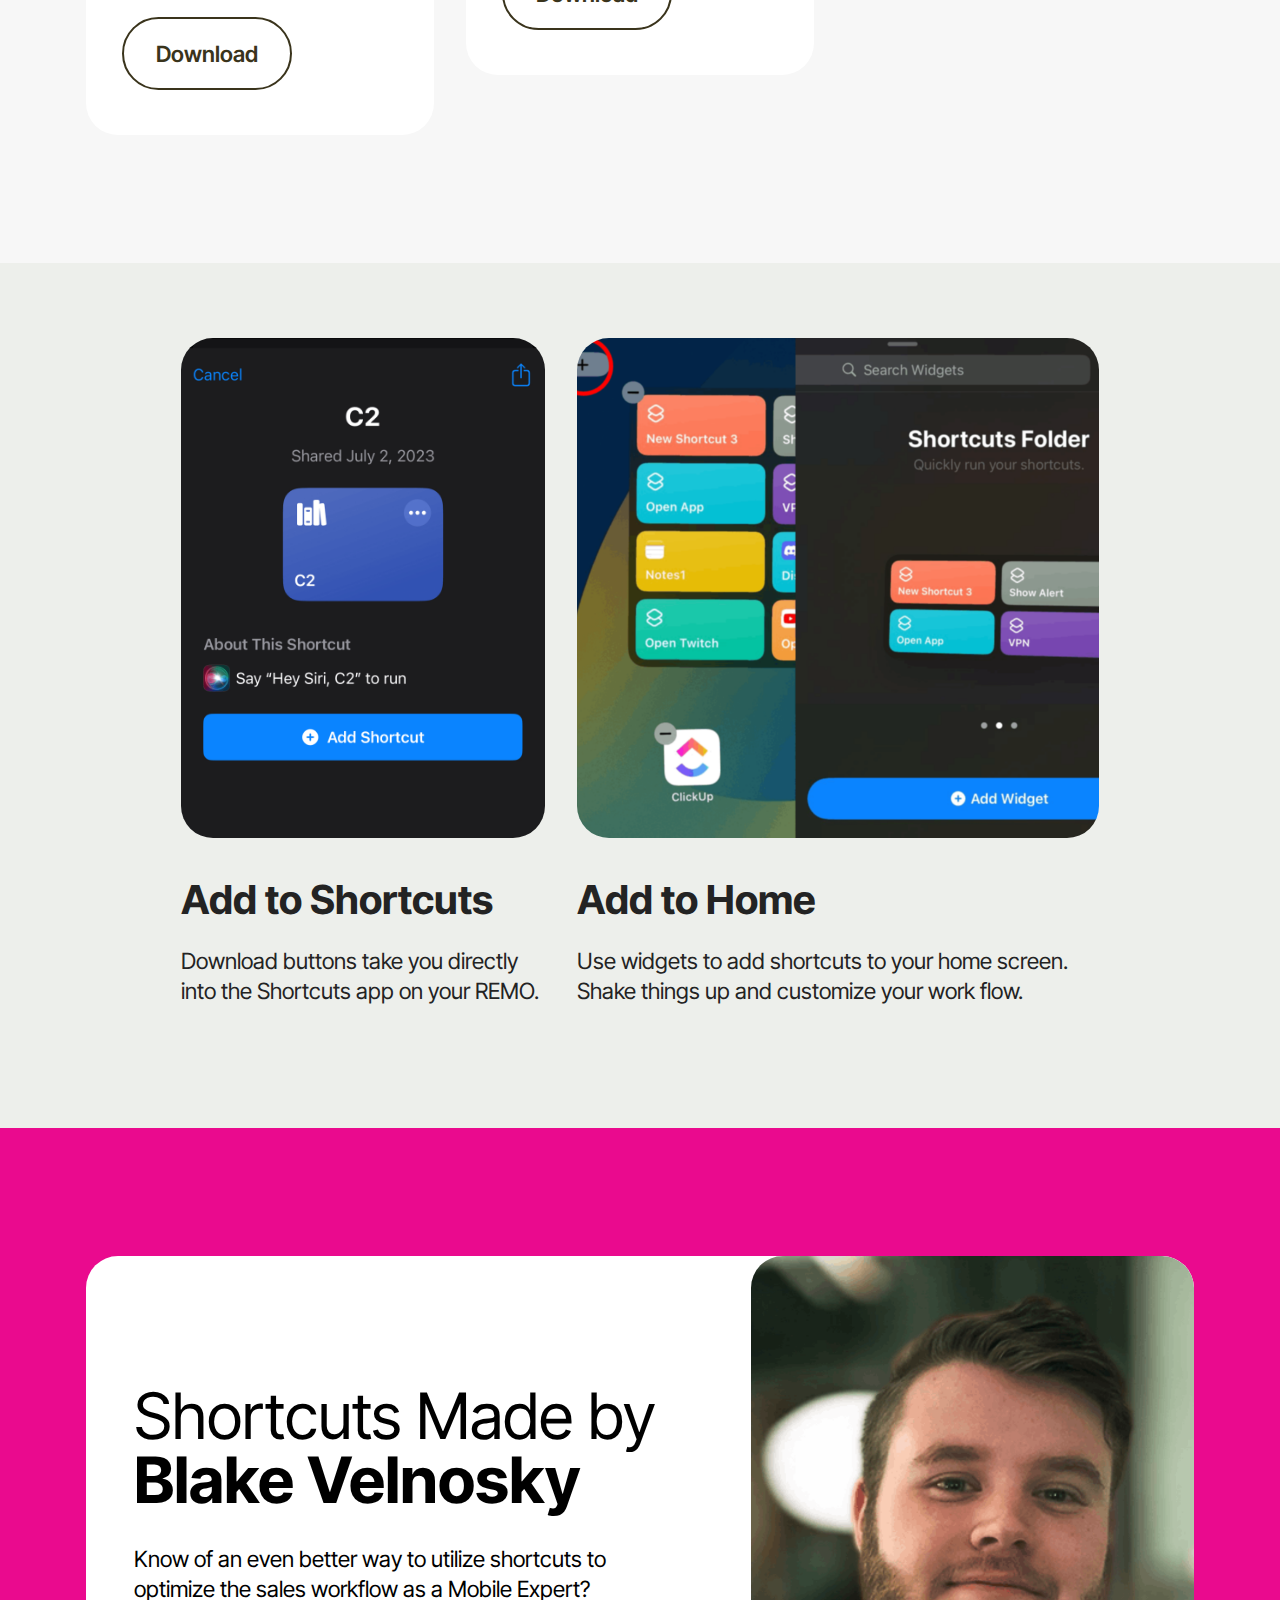
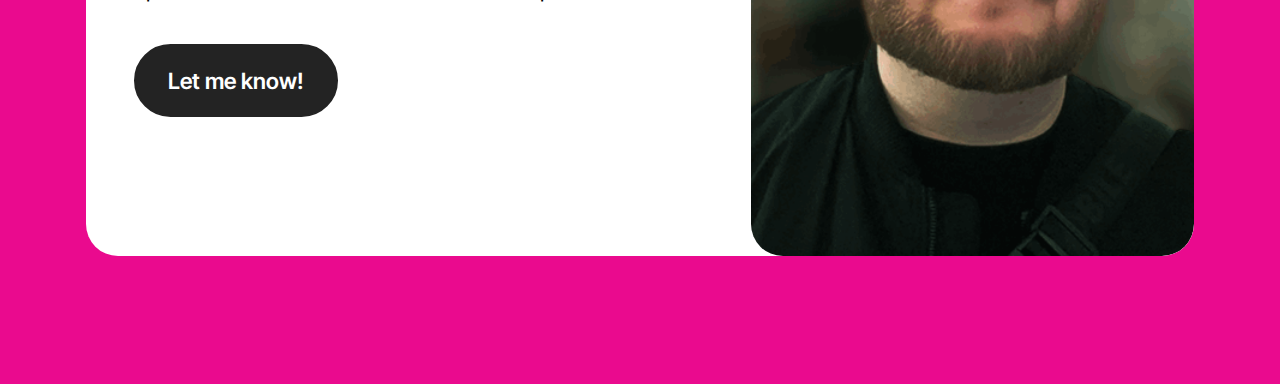
==== commit 4579ebba: "Add files via upload" ====
--- a/page1.html
+++ b/page1.html
@@ -26,7 +26,24 @@
 </head>
 <body>
   
-  <section data-bs-version="5.1" class="features9 cid-tTnVVhZasl" id="features09-m">
+  <section data-bs-version="5.1" class="article11 cid-tY6fyxBr2Q" id="article11-w">
+    
+
+    
+    
+    <div class="container">
+        <div class="row justify-content-center">
+            <div class="title col-md-12 col-lg-10">
+                
+                <h4 class="mbr-section-subtitle align-center mbr-fonts-style mt-4 display-4"><strong>
+                Welcome back! This page, alongside many individual QuickLinks, have been overhauled to make things easier to use.&nbsp;</strong></h4>
+                
+            </div>
+        </div>
+    </div>
+</section>
+
+<section data-bs-version="5.1" class="features9 cid-tTnVVhZasl" id="features09-m">
 	
 
 	
@@ -41,18 +58,18 @@
 			<div class="col-sm-6 col-md-12 col-lg-8 card">
 				<div class="card-wrap card1">
 					<div class="image-wrap">
-						<img src="assets/images/features9.jpg" alt="Mobirise Website Builder">
+						<img src="assets/images/t-mobile-1-scaled-1696x857.jpg" alt="Mobirise Website Builder">
 						<div class="title-row display-7">
 							<h5 class="card-title1 mbr-fonts-style align-left m-0 display-2">
 								<strong>A Better C2</strong></h5>
 						</div>
 					</div>
 					<div class="content-wrap">
-						<h6 class="mbr-role mbr-fonts-style align-left mb-3 display-7"></h6>
+						
 						<p class="card-text1 mbr-fonts-style align-left display-7">
 							Search truly every resource T-Mobile has to offer at the tap of a button. Find people, search forums, and get the C2 information you need; powered by a better search engine.
 						</p>
-						<div class="mbr-section-btn btn-section align-left"><a class="btn article-btn btn-primary display-7" href="https://www.icloud.com/shortcuts/bf68ee62187d4f9799e0dfda565bf318" target="_blank">Download</a></div>
+						<div class="mbr-section-btn btn-section align-left"><a class="btn article-btn btn-white-outline display-7" href="https://www.icloud.com/shortcuts/bf68ee62187d4f9799e0dfda565bf318" target="_blank">Download</a></div>
 					</div>
 				</div>
 			</div>
@@ -61,11 +78,10 @@
 				<div class="card-wrap card2">
 					<div class="content-wrap">
 						<h5 class="card-title2 mbr-fonts-style align-left pb-4 display-2"><strong>QUICK ACCESS 2</strong></h5>
-						<h6 class="mbr-role2 mbr-fonts-style align-left mb-3 display-7">
-							<strong>Updated</strong></h6>
+						
 						<p class="card-text2 mbr-fonts-style align-left display-7">
 							A refreshed collection of links to quickly get you where you need to go with an easier to understand interface.&nbsp;<br><br>Have fast access to the links you use most in every transaction! Now including TIMO Console, Home Internet Eligibility, and even Outlook Mail!<br></p>
-						<div class="mbr-section-btn btn-section align-left"><a class="btn article-btn btn-primary display-7" href="https://www.icloud.com/shortcuts/63cf25741761495c8c1d752e7d74956e" target="_blank">Download<strong></strong></a></div>
+						<div class="mbr-section-btn btn-section align-left"><a class="btn article-btn btn-black display-7" href="https://www.icloud.com/shortcuts/63cf25741761495c8c1d752e7d74956e" target="_blank">Download<strong></strong></a></div>
 					</div>
 				</div>
 			</div>
@@ -73,10 +89,10 @@
 				<div class="card-wrap card3">
 					<div class="content-wrap">
 						<h5 class="card-title3 mbr-fonts-style align-left pb-4 display-2"><strong>PROMOS</strong></h5>
-						<h6 class="mbr-role3 mbr-fonts-style align-left mb-3 display-7"></h6>
+						
 						<p class="card-text3 mbr-fonts-style align-left display-7">
 							Never wait on The HUB to load your promotions again. Have instant access to the promotion sheet throughout your day.<br><br><em>*This requires downloading the promotions PDF from the HUB every morning to your downloads folder as "Promos.pdf" (case sensitive).</em></p>
-						<div class="mbr-section-btn btn-section align-left"><a class="btn article-btn btn-primary display-7" href="https://www.icloud.com/shortcuts/79a0361ab9604c8fa92815c3628e854b" target="_blank">Download<strong></strong></a></div>
+						<div class="mbr-section-btn btn-section align-left"><a class="btn article-btn btn-black display-7" href="https://www.icloud.com/shortcuts/79a0361ab9604c8fa92815c3628e854b" target="_blank">Download<strong></strong></a></div>
 					</div>
 				</div>
 			</div>
@@ -84,16 +100,16 @@
 			<div class="col-sm-6 col-md-12 col-lg-8 card">
 				<div class="card-wrap card4">
 					<div class="image-wrap">
-						<img src="assets/images/features11.jpg" alt="Mobirise Website Builder">
+						<img src="assets/images/tmobile.webp" alt="Mobirise Website Builder">
 						<div class="title-row display-7">
 							<h5 class="card-title4 mbr-fonts-style align-left m-0 display-2">
-								<strong>GO5G Plus Calculator</strong></h5>
+								<strong>PlusUp Calculator</strong></h5>
 						</div>
 					</div>
 					<div class="content-wrap">
-						<h6 class="mbr-role4 mbr-fonts-style align-left mb-3 display-7"></h6>
+						
 						<p class="card-text4 mbr-fonts-style align-left display-7">Avoid escalations with this rate plan conversion calculator. Easily quote customers on the added costs of upgrading to our best plan.</p>
-						<div class="mbr-section-btn btn-section align-left"><a class="btn article-btn btn-primary display-7" href="https://www.icloud.com/shortcuts/233bc63ccc2b46df81a536a52a25a2e8" target="_blank">Download<strong></strong></a></div>
+						<div class="mbr-section-btn btn-section align-left"><a class="btn article-btn btn-white-outline display-7" href="https://www.icloud.com/shortcuts/f95559bb73274086a34f178007c1f207" target="_blank">Download<strong></strong></a></div>
 					</div>
 				</div>
 			</div>
@@ -123,11 +139,11 @@
               <span class="mbr-iconfont mobi-mbri-plus mobi-mbri" style="color: rgb(255, 255, 255); fill: rgb(255, 255, 255);"></span>
             </div>
             <h5 class="card-title mbr-fonts-style display-5">
-              <strong>Go5G Plus</strong></h5>
+              <strong>PlusUp Calculator</strong></h5>
             <p class="card-text mbr-fonts-style display-7">
-              Avoid escalations with this rate plan conversion calculator. Easily quote customers on the added costs of upgrading to our best plan.&nbsp;<strong><em>Next plans will be built in soon.</em></strong><br></p>
-
-            <div class="mbr-section-btn item-footer"><a href="https://www.icloud.com/shortcuts/233bc63ccc2b46df81a536a52a25a2e8" class="btn item-btn btn-success-outline display-7" target="_blank">Download</a></div>
+              Avoid escalations with this rate plan conversion calculator. Easily quote customers on the added costs of upgrading to our best plan.&nbsp;<strong><em>Formerly: Go5G Plus</em></strong><br></p>
+
+            <div class="mbr-section-btn item-footer"><a href="https://www.icloud.com/shortcuts/f95559bb73274086a34f178007c1f207" class="btn item-btn btn-success-outline display-7" target="_blank">Download</a></div>
           </div>
         </div>
       </div>
@@ -222,8 +238,8 @@
             <div class="iconfont-wrapper">
               <span class="mbr-iconfont mobi-mbri-plus mobi-mbri"></span>
             </div>
-            <h5 class="card-title mbr-fonts-style display-5"><strong>Go5G Plus</strong></h5>
-            <p class="card-text mbr-fonts-style display-7"><strong>Next Plans coming soon...</strong></p>
+            <h5 class="card-title mbr-fonts-style display-5"><strong>PlusUp Calculator</strong></h5>
+            <p class="card-text mbr-fonts-style display-7"><strong><em>Formerly: Go5G Plus</em></strong></p>
 
             <div class="mbr-section-btn item-footer"><a href="https://www.icloud.com/shortcuts/233bc63ccc2b46df81a536a52a25a2e8" class="btn item-btn btn-success-outline display-7" target="_blank">Download</a></div>
           </div>
@@ -289,7 +305,7 @@
             </div>
             <h5 class="card-title mbr-fonts-style display-5">
               <strong>Stores</strong></h5>
-            <p class="card-text mbr-fonts-style display-7"></p>
+            <p class="card-text mbr-fonts-style display-7"><strong><em>Newly Updated</em></strong></p>
 
             <div class="mbr-section-btn item-footer"><a href="https://www.icloud.com/shortcuts/d4622373f27747d5a6b5964b8cf033a7" class="btn item-btn btn-success-outline display-7" target="_blank">Download</a></div>
           </div>
--- a/assets/mobirise/css/mbr-additional.css
+++ b/assets/mobirise/css/mbr-additional.css
@@ -793,10 +793,27 @@
 .cid-tTo7qZmu2W .mbr-section-title {
   color: #000000;
 }
+.cid-tY6fyxBr2Q {
+  padding-top: 0rem;
+  padding-bottom: 2rem;
+  background-color: #ffffff;
+}
+.cid-tY6fyxBr2Q .mbr-fallback-image.disabled {
+  display: none;
+}
+.cid-tY6fyxBr2Q .mbr-fallback-image {
+  display: block;
+  background-size: cover;
+  background-position: center center;
+  width: 100%;
+  height: 100%;
+  position: absolute;
+  top: 0;
+}
 .cid-tTnVVhZasl {
   padding-top: 10rem;
   padding-bottom: 6rem;
-  background: #edefeb;
+  background: #f7f7f7;
 }
 .cid-tTnVVhZasl .mbr-fallback-image.disabled {
   display: none;
@@ -823,16 +840,16 @@
   max-width: 800px;
 }
 .cid-tTnVVhZasl .card1 {
-  background: #a0e2e1;
+  background: #131313;
 }
 .cid-tTnVVhZasl .card2 {
-  background: #260a30;
+  background: #ea0a8e;
 }
 .cid-tTnVVhZasl .card3 {
-  background: #3a341c;
+  background: #ea0a8e;
 }
 .cid-tTnVVhZasl .card4 {
-  background: #ffd7ef;
+  background: #131313;
 }
 .cid-tTnVVhZasl .image-wrap {
   padding-bottom: 0rem;
@@ -886,15 +903,15 @@
 }
 .cid-tTnVVhZasl .card-title2,
 .cid-tTnVVhZasl .social-row {
-  color: #ffc091;
+  color: #ffffff;
 }
 .cid-tTnVVhZasl .card-title1,
 .cid-tTnVVhZasl .social-row {
-  color: #260a30;
+  color: #ffffff;
 }
 .cid-tTnVVhZasl .card-title3,
 .cid-tTnVVhZasl .social-row {
-  color: #ffeb69;
+  color: #ffffff;
 }
 .cid-tTnVVhZasl .card-text3,
 .cid-tTnVVhZasl .mbr-section-btn {
@@ -902,19 +919,19 @@
 }
 .cid-tTnVVhZasl .card-text1,
 .cid-tTnVVhZasl .mbr-section-btn {
-  color: #260a30;
+  color: #ffffff;
 }
 .cid-tTnVVhZasl .card-text2,
 .cid-tTnVVhZasl .mbr-section-btn {
-  color: #ffffff;
+  color: #edefeb;
 }
 .cid-tTnVVhZasl .card-title4,
 .cid-tTnVVhZasl .social-row {
-  color: #320707;
+  color: #ffffff;
 }
 .cid-tTnVVhZasl .card-text4,
 .cid-tTnVVhZasl .mbr-section-btn {
-  color: #320707;
+  color: #ffffff;
 }
 .cid-tTnVVhZasl .mbr-role2 {
   color: #ffffff;
@@ -928,7 +945,7 @@
 .cid-tTnVVik9aY {
   padding-top: 6rem;
   padding-bottom: 6rem;
-  background-color: #edefeb;
+  background-color: #f7f7f7;
 }
 .cid-tTnVVik9aY .mbr-fallback-image.disabled {
   display: none;
@@ -971,7 +988,7 @@
   width: 80px;
   justify-content: center;
   align-items: center;
-  background: #2e481a;
+  background: #ea0a8e;
   height: 80px;
   border-radius: 50%;
 }
@@ -995,7 +1012,7 @@
 .cid-tTnVViCvnP {
   padding-top: 6rem;
   padding-bottom: 6rem;
-  background-color: #edefeb;
+  background-color: #f7f7f7;
 }
 .cid-tTnVViCvnP .mbr-fallback-image.disabled {
   display: none;
@@ -1035,7 +1052,7 @@
   width: 80px;
   justify-content: center;
   align-items: center;
-  background: #2e481a;
+  background: #ea0a8e;
   height: 80px;
   border-radius: 50%;
 }
@@ -1107,7 +1124,7 @@
 .cid-tTnVVjwZQV {
   padding-top: 8rem;
   padding-bottom: 8rem;
-  background-color: #2e481a;
+  background-color: #ea0a8e;
 }
 .cid-tTnVVjwZQV .mbr-fallback-image.disabled {
   display: none;
@@ -1123,7 +1140,7 @@
 }
 .cid-tTnVVjwZQV .card-wrapper {
   overflow: hidden;
-  background: #edefeb;
+  background: #ffffff;
 }
 .cid-tTnVVjwZQV .text-wrapper {
   padding: 4rem 3rem;
--- a/assets/mobirise/css/mbr-additional.css
+++ b/assets/mobirise/css/mbr-additional.css
@@ -793,10 +793,27 @@
 .cid-tTo7qZmu2W .mbr-section-title {
   color: #000000;
 }
+.cid-tY6fyxBr2Q {
+  padding-top: 0rem;
+  padding-bottom: 2rem;
+  background-color: #ffffff;
+}
+.cid-tY6fyxBr2Q .mbr-fallback-image.disabled {
+  display: none;
+}
+.cid-tY6fyxBr2Q .mbr-fallback-image {
+  display: block;
+  background-size: cover;
+  background-position: center center;
+  width: 100%;
+  height: 100%;
+  position: absolute;
+  top: 0;
+}
 .cid-tTnVVhZasl {
   padding-top: 10rem;
   padding-bottom: 6rem;
-  background: #edefeb;
+  background: #f7f7f7;
 }
 .cid-tTnVVhZasl .mbr-fallback-image.disabled {
   display: none;
@@ -823,16 +840,16 @@
   max-width: 800px;
 }
 .cid-tTnVVhZasl .card1 {
-  background: #a0e2e1;
+  background: #131313;
 }
 .cid-tTnVVhZasl .card2 {
-  background: #260a30;
+  background: #ea0a8e;
 }
 .cid-tTnVVhZasl .card3 {
-  background: #3a341c;
+  background: #ea0a8e;
 }
 .cid-tTnVVhZasl .card4 {
-  background: #ffd7ef;
+  background: #131313;
 }
 .cid-tTnVVhZasl .image-wrap {
   padding-bottom: 0rem;
@@ -886,15 +903,15 @@
 }
 .cid-tTnVVhZasl .card-title2,
 .cid-tTnVVhZasl .social-row {
-  color: #ffc091;
+  color: #ffffff;
 }
 .cid-tTnVVhZasl .card-title1,
 .cid-tTnVVhZasl .social-row {
-  color: #260a30;
+  color: #ffffff;
 }
 .cid-tTnVVhZasl .card-title3,
 .cid-tTnVVhZasl .social-row {
-  color: #ffeb69;
+  color: #ffffff;
 }
 .cid-tTnVVhZasl .card-text3,
 .cid-tTnVVhZasl .mbr-section-btn {
@@ -902,19 +919,19 @@
 }
 .cid-tTnVVhZasl .card-text1,
 .cid-tTnVVhZasl .mbr-section-btn {
-  color: #260a30;
+  color: #ffffff;
 }
 .cid-tTnVVhZasl .card-text2,
 .cid-tTnVVhZasl .mbr-section-btn {
-  color: #ffffff;
+  color: #edefeb;
 }
 .cid-tTnVVhZasl .card-title4,
 .cid-tTnVVhZasl .social-row {
-  color: #320707;
+  color: #ffffff;
 }
 .cid-tTnVVhZasl .card-text4,
 .cid-tTnVVhZasl .mbr-section-btn {
-  color: #320707;
+  color: #ffffff;
 }
 .cid-tTnVVhZasl .mbr-role2 {
   color: #ffffff;
@@ -928,7 +945,7 @@
 .cid-tTnVVik9aY {
   padding-top: 6rem;
   padding-bottom: 6rem;
-  background-color: #edefeb;
+  background-color: #f7f7f7;
 }
 .cid-tTnVVik9aY .mbr-fallback-image.disabled {
   display: none;
@@ -971,7 +988,7 @@
   width: 80px;
   justify-content: center;
   align-items: center;
-  background: #2e481a;
+  background: #ea0a8e;
   height: 80px;
   border-radius: 50%;
 }
@@ -995,7 +1012,7 @@
 .cid-tTnVViCvnP {
   padding-top: 6rem;
   padding-bottom: 6rem;
-  background-color: #edefeb;
+  background-color: #f7f7f7;
 }
 .cid-tTnVViCvnP .mbr-fallback-image.disabled {
   display: none;
@@ -1035,7 +1052,7 @@
   width: 80px;
   justify-content: center;
   align-items: center;
-  background: #2e481a;
+  background: #ea0a8e;
   height: 80px;
   border-radius: 50%;
 }
@@ -1107,7 +1124,7 @@
 .cid-tTnVVjwZQV {
   padding-top: 8rem;
   padding-bottom: 8rem;
-  background-color: #2e481a;
+  background-color: #ea0a8e;
 }
 .cid-tTnVVjwZQV .mbr-fallback-image.disabled {
   display: none;
@@ -1123,7 +1140,7 @@
 }
 .cid-tTnVVjwZQV .card-wrapper {
   overflow: hidden;
-  background: #edefeb;
+  background: #ffffff;
 }
 .cid-tTnVVjwZQV .text-wrapper {
   padding: 4rem 3rem;
